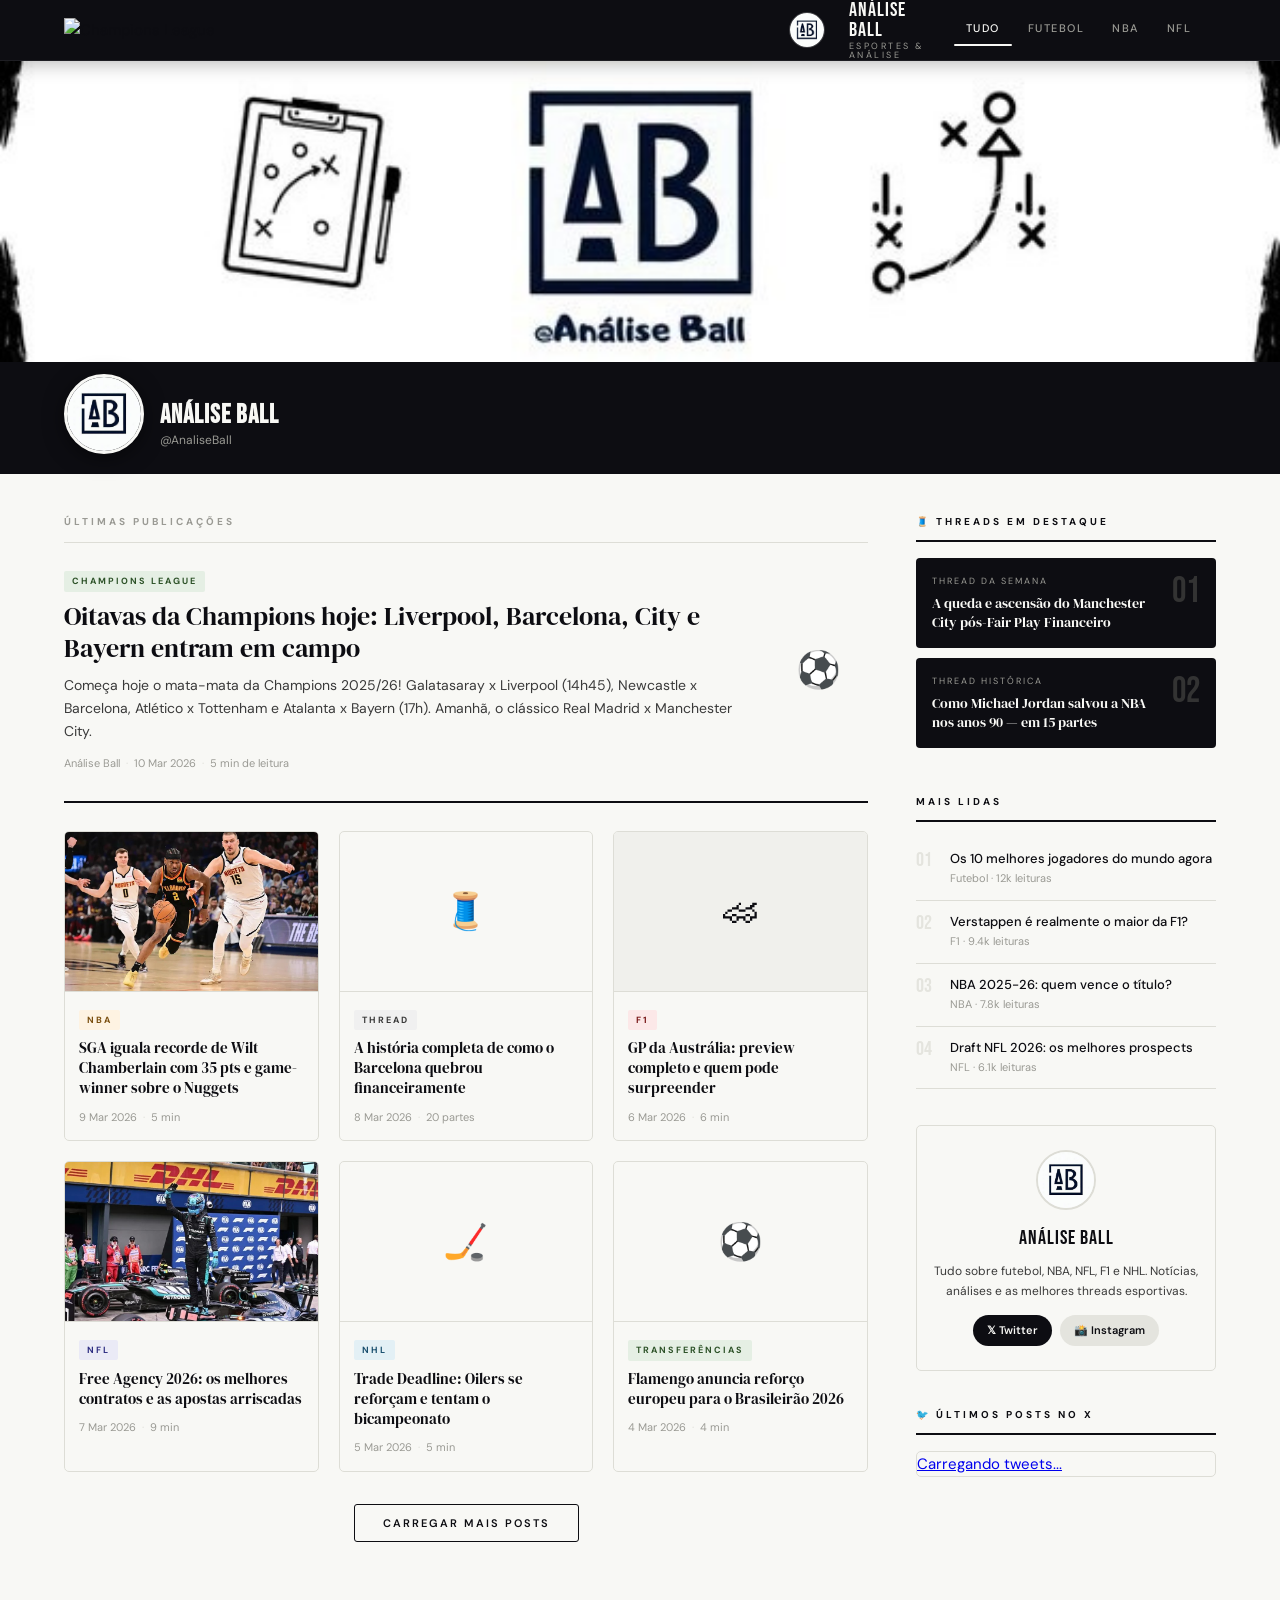
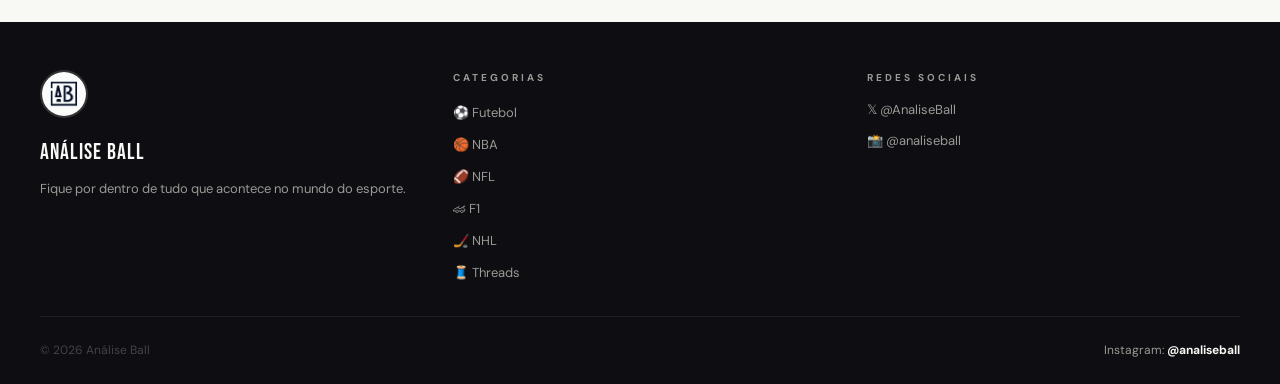
==== index.html @ c3f61f8b "Add files via upload" ====
<!DOCTYPE html>
<html lang="pt-BR">
<head>
  <meta charset="UTF-8"/>
  <meta name="viewport" content="width=device-width, initial-scale=1.0"/>
  <title>Análise Ball</title>
  <link rel="icon" type="image/x-icon" href="[data-uri]"/>
  <link rel="stylesheet" href="style.css"/>
  <link href="https://fonts.googleapis.com/css2?family=Bebas+Neue&family=DM+Serif+Display:ital@0;1&family=DM+Sans:ital,wght@0,300;0,400;0,500;0,600;1,400&display=swap" rel="stylesheet"/>
</head>
<body>

<!-- HEADER -->
<header>
  <div class="header-inner">
  <img class="banner-img" src="img/champions.jpg" alt="Champions League">
      <img src="[data-uri]" class="logo-img" alt="Análise Ball"/>
      <div class="logo-text">
        Análise Ball
        <span>Esportes & Análise</span>
      </div>
    </a>
    <nav id="main-nav">
      <a href="#" class="nav-link active" data-cat="all"     data-ball="🏟">Tudo</a>
      <a href="#" class="nav-link" data-cat="futebol"        data-ball="⚽">Futebol</a>
      <a href="#" class="nav-link" data-cat="basquete"       data-ball="🏀">NBA</a>
      <a href="#" class="nav-link" data-cat="nfl"            data-ball="🏈">NFL</a>
      <a href="#" class="nav-link" data-cat="f1"             data-ball="🏎">F1</a>
      <a href="#" class="nav-link" data-cat="nhl"            data-ball="🏒">NHL</a>
      <a href="#" class="nav-link" data-cat="thread"         data-ball="🧵">Threads</a>
    </nav>
    <button class="hamburger" id="hamburger" aria-label="Menu">
      <span></span><span></span><span></span>
    </button>
  </div>
</header>

<!-- BANNER HERO (estilo topo do X) -->
<section class="banner-section">
  <div class="banner-img-wrap">
    <img src="[data-uri]" class="banner-img" alt="Banner Análise Ball"/>
  </div>
  <div class="banner-profile-bar">
  <div class="banner-profile">
    <img src="[data-uri]" class="banner-avatar" alt="Logo"/>
    <div class="banner-info">
      <h1 class="banner-name">Análise Ball</h1>
      <p class="banner-handle">@AnaliseBall</p>
    </div>
  </div>
</section>

<!-- POSTS GRID -->
<div class="content-wrap">
  <main class="posts-section">

    <div class="section-label">Últimas publicações</div>

    <!-- DESTAQUE PRINCIPAL -->
    <article class="post-featured" data-cat="futebol">
      <div class="post-featured-body">
        <span class="post-cat futebol">Champions League</span>
        <h2 class="post-featured-title">Oitavas da Champions hoje: Liverpool, Barcelona, City e Bayern entram em campo</h2>
        <p class="post-excerpt">Começa hoje o mata-mata da Champions 2025/26! Galatasaray x Liverpool (14h45), Newcastle x Barcelona, Atlético x Tottenham e Atalanta x Bayern (17h). Amanhã, o clássico Real Madrid x Manchester City.</p>
        <div class="post-footer">
          <span>Análise Ball</span><span class="dot">·</span>
          <span>10 Mar 2026</span><span class="dot">·</span>
          <span>5 min de leitura</span>
        </div>
      </div>
      <div class="post-featured-thumb" style="background:none;overflow:hidden;"><img src="https://images.unsplash.com/photo-1431324155629-1a6deb1dec8d?w=600&q=80" style="width:100%;height:100%;object-fit:cover;" onerror="this.parentElement.innerHTML='⚽'" alt="Real Madrid vs Bayern"/></div>
    </article>

    <!-- GRID DE 3 CARDS -->
    <div class="posts-grid" id="posts-grid">

      <article class="post-card" data-cat="basquete">
        <div class="card-thumb" style="background:none;overflow:hidden;padding:0;"><img src="[data-uri]" style="width:100%;height:100%;object-fit:cover;" onerror="this.parentElement.innerHTML='🏀'" alt="SGA NBA"/></div>
        <div class="card-body">
          <span class="post-cat basquete">NBA</span>
          <h3 class="card-title">SGA iguala recorde de Wilt Chamberlain com 35 pts e game-winner sobre o Nuggets</h3>
          <div class="post-footer">
            <span>9 Mar 2026</span><span class="dot">·</span><span>5 min</span>
          </div>
        </div>
      </article>

      <article class="post-card" data-cat="thread">
        <div class="card-thumb" style="background:none;overflow:hidden;padding:0;"><img src="https://images.unsplash.com/photo-1522778119026-d647f0596c20?w=400&q=80" style="width:100%;height:100%;object-fit:contain;padding:10px;background:#f0f0ec;" onerror="this.parentElement.innerHTML='🧵'" alt="Barcelona"/></div>
        <div class="card-body">
          <span class="post-cat thread">Thread</span>
          <h3 class="card-title">A história completa de como o Barcelona quebrou financeiramente</h3>
          <div class="post-footer">
            <span>8 Mar 2026</span><span class="dot">·</span><span>20 partes</span>
          </div>
        </div>
      </article>

      <article class="post-card" data-cat="f1">
        <div class="card-thumb">🏎</div>
        <div class="card-body">
          <span class="post-cat f1">F1</span>
          <h3 class="card-title">GP da Austrália: preview completo e quem pode surpreender</h3>
          <div class="post-footer">
            <span>6 Mar 2026</span><span class="dot">·</span><span>6 min</span>
          </div>
        </div>
      </article>

      <article class="post-card" data-cat="nfl">
        <div class="card-thumb" style="background:none;overflow:hidden;padding:0;"><img src="[data-uri]" style="width:100%;height:100%;object-fit:cover;" onerror="this.parentElement.innerHTML='🏈'" alt="NFL"/></div>
        <div class="card-body">
          <span class="post-cat nfl">NFL</span>
          <h3 class="card-title">Free Agency 2026: os melhores contratos e as apostas arriscadas</h3>
          <div class="post-footer">
            <span>7 Mar 2026</span><span class="dot">·</span><span>9 min</span>
          </div>
        </div>
      </article>

      <article class="post-card" data-cat="nhl">
        <div class="card-thumb" style="background:none;overflow:hidden;padding:0;"><img src="https://images.unsplash.com/photo-1580748141549-71748dbe0bdc?w=400&q=80" style="width:100%;height:100%;object-fit:cover;" onerror="this.parentElement.innerHTML='🏒'" alt="NHL"/></div>
        <div class="card-body">
          <span class="post-cat nhl">NHL</span>
          <h3 class="card-title">Trade Deadline: Oilers se reforçam e tentam o bicampeonato</h3>
          <div class="post-footer">
            <span>5 Mar 2026</span><span class="dot">·</span><span>5 min</span>
          </div>
        </div>
      </article>

      <article class="post-card" data-cat="futebol">
        <div class="card-thumb" style="background:none;overflow:hidden;padding:0;"><img src="https://images.unsplash.com/photo-1560272564-c83b66b1ad12?w=400&q=80" style="width:100%;height:100%;object-fit:cover;" onerror="this.parentElement.innerHTML='⚽'" alt="Futebol"/></div>
        <div class="card-body">
          <span class="post-cat futebol">Transferências</span>
          <h3 class="card-title">Flamengo anuncia reforço europeu para o Brasileirão 2026</h3>
          <div class="post-footer">
            <span>4 Mar 2026</span><span class="dot">·</span><span>4 min</span>
          </div>
        </div>
      </article>

    </div>

    <div class="load-more-wrap">
      <button class="btn-load" id="load-more">Carregar mais posts</button>
    </div>
  </main>

  <!-- SIDEBAR -->
  <aside class="sidebar">

    <div class="sidebar-block">
      <div class="sidebar-title">🧵 Threads em destaque</div>
      <div class="thread-card">
        <div class="thread-num">01</div>
        <div class="thread-label">Thread da semana</div>
        <div class="thread-title">A queda e ascensão do Manchester City pós-Fair Play Financeiro</div>
      </div>
      <div class="thread-card">
        <div class="thread-num">02</div>
        <div class="thread-label">Thread histórica</div>
        <div class="thread-title">Como Michael Jordan salvou a NBA nos anos 90 — em 15 partes</div>
      </div>
    </div>

    <div class="sidebar-block">
      <div class="sidebar-title">Mais lidas</div>
      <div class="ranking-list">
        <div class="ranking-item">
          <span class="rank-num">01</span>
          <div>
            <div class="rank-title">Os 10 melhores jogadores do mundo agora</div>
            <div class="rank-cat">Futebol · 12k leituras</div>
          </div>
        </div>
        <div class="ranking-item">
          <span class="rank-num">02</span>
          <div>
            <div class="rank-title">Verstappen é realmente o maior da F1?</div>
            <div class="rank-cat">F1 · 9.4k leituras</div>
          </div>
        </div>
        <div class="ranking-item">
          <span class="rank-num">03</span>
          <div>
            <div class="rank-title">NBA 2025-26: quem vence o título?</div>
            <div class="rank-cat">NBA · 7.8k leituras</div>
          </div>
        </div>
        <div class="ranking-item">
          <span class="rank-num">04</span>
          <div>
            <div class="rank-title">Draft NFL 2026: os melhores prospects</div>
            <div class="rank-cat">NFL · 6.1k leituras</div>
          </div>
        </div>
      </div>
    </div>

    <div class="sidebar-block sobre-box">
      <img src="[data-uri]" class="sobre-avatar" alt="Logo"/>
      <div class="sobre-name">Análise Ball</div>
      <p class="sobre-text">Tudo sobre futebol, NBA, NFL, F1 e NHL. Notícias, análises e as melhores threads esportivas.</p>
      <div class="social-links">
        <a href="https://x.com/AnaliseBall" target="_blank" class="social-btn x-btn">
          𝕏 Twitter
        </a>
        <a href="https://instagram.com/analiseball" target="_blank" class="social-btn ig-btn">
          📸 Instagram
        </a>
      </div>
    </div>

    <div class="sidebar-block">
      <div class="sidebar-title">🐦 Últimos posts no X</div>
      <div class="x-widget-wrap">
        <a class="twitter-timeline"
           data-theme="light"
           data-chrome="noheader nofooter noborders"
           data-tweet-limit="5"
           data-dnt="true"
           href="https://twitter.com/AnaliseBall">
          Carregando tweets...
        </a>
        <script async src="https://platform.twitter.com/widgets.js" charset="utf-8"></script>
      </div>
    </div>

  </aside>
</div>

<!-- FOOTER -->
<footer>
  <div class="footer-inner">
    <div class="footer-top">
      <div class="footer-brand">
        <img src="[data-uri]" class="footer-logo" alt="Logo"/>
        <div class="footer-brand-name">Análise Ball</div>
        <p>Fique por dentro de tudo que acontece no mundo do esporte.</p>
      </div>
      <div>
        <div class="footer-col-title">Categorias</div>
        <ul class="footer-links">
          <li><a href="#">⚽ Futebol</a></li>
          <li><a href="#">🏀 NBA</a></li>
          <li><a href="#">🏈 NFL</a></li>
          <li><a href="#">🏎 F1</a></li>
          <li><a href="#">🏒 NHL</a></li>
          <li><a href="#">🧵 Threads</a></li>
        </ul>
      </div>
      <div>
        <div class="footer-col-title">Redes sociais</div>
        <div class="footer-social">
          <a href="https://x.com/AnaliseBall" target="_blank" class="footer-social-link">𝕏 @AnaliseBall</a>
          <a href="https://instagram.com/analiseball" target="_blank" class="footer-social-link">📸 @analiseball</a>
        </div>
      </div>
    </div>
    <div class="footer-bottom">
      <span>© 2026 Análise Ball</span>
      <a href="https://instagram.com/analiseball" target="_blank" class="footer-ig">
        Instagram: <strong>@analiseball</strong>
      </a>
    </div>
  </div>
</footer>

<!-- ── POST MODAL ── -->
<div id="post-modal" class="post-modal">
  <div class="post-modal-overlay" id="modal-overlay"></div>
  <div class="post-modal-content">
    <button class="modal-close" id="modal-close">
      <svg width="20" height="20" viewBox="0 0 24 24" fill="none" stroke="currentColor" stroke-width="2"><line x1="18" y1="6" x2="6" y2="18"/><line x1="6" y1="6" x2="18" y2="18"/></svg>
      Voltar
    </button>
    <div class="modal-hero-img" id="modal-img"></div>
    <div class="modal-body">
      <span class="post-cat" id="modal-cat"></span>
      <h1 class="modal-title" id="modal-title"></h1>
      <div class="modal-meta" id="modal-meta"></div>
      <div class="modal-text" id="modal-text"></div>
    </div>
  </div>
</div>

<script src="script.js"></script>
</body>
</html>
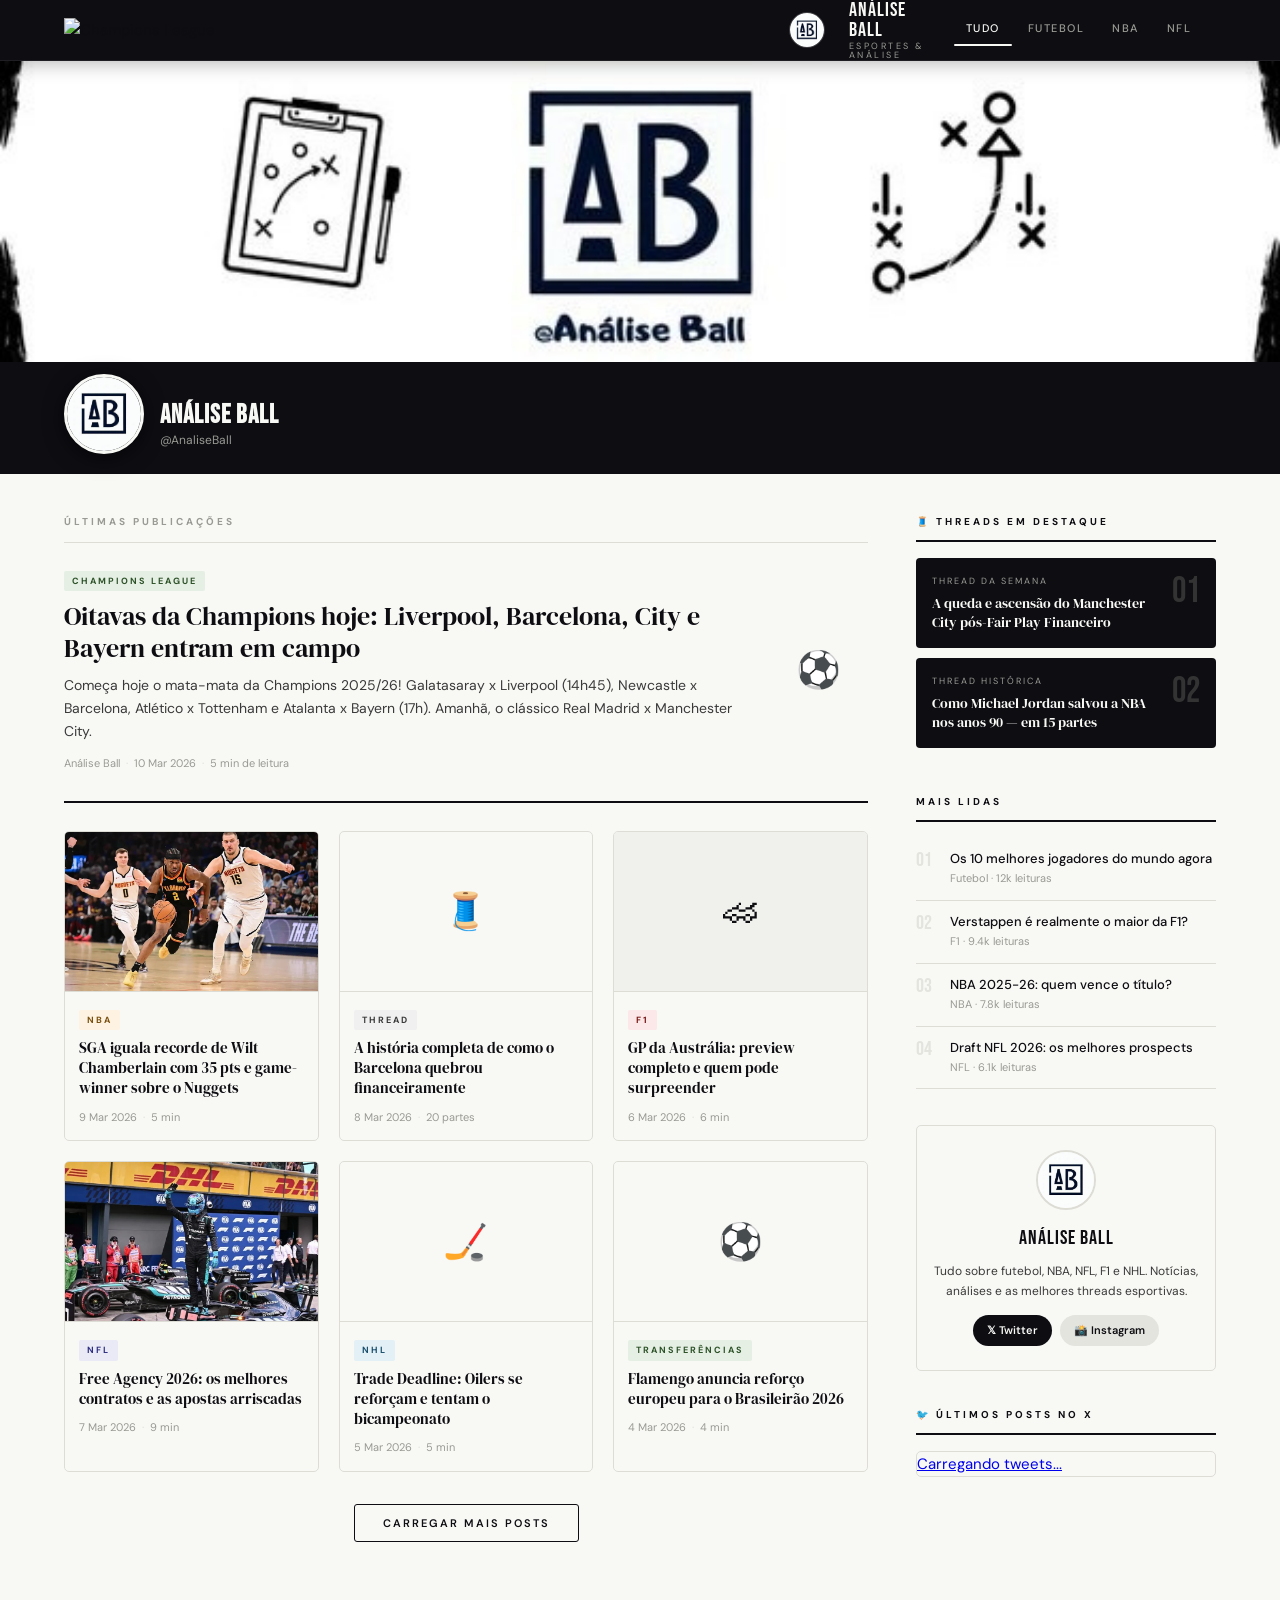
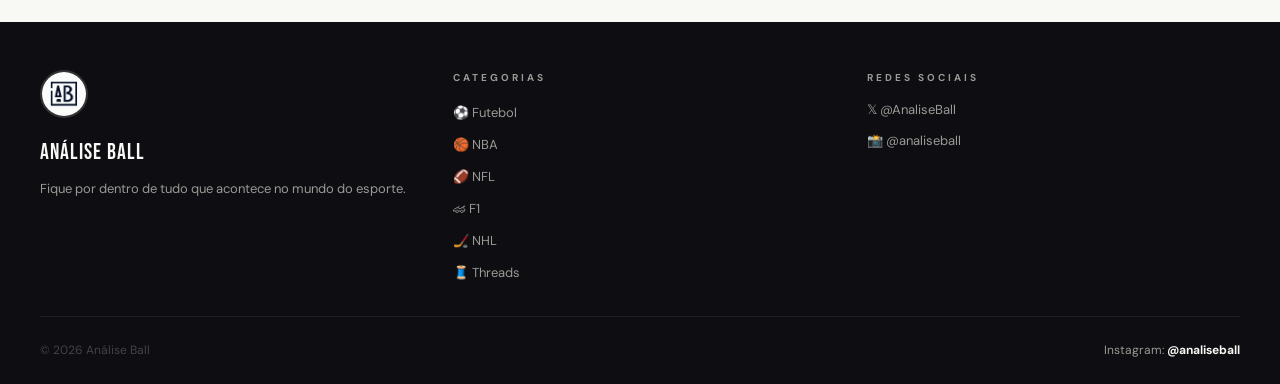
==== commit c1f95720: "Add files via upload" ====
--- a/index.html
+++ b/index.html
@@ -285,6 +285,154 @@
   </div>
 </div>
 
-<script src="script.js"></script>
+<script>
+// ── Post data ──
+const posts = [
+  {
+    title: "Oitavas da Champions hoje: Liverpool, Barcelona, City e Bayern entram em campo",
+    cat: "futebol", catLabel: "Champions League",
+    date: "10 Mar 2026", readTime: "5 min de leitura",
+    text: "<p>Começa hoje a fase de mata-mata da Champions League 2025/26! Quatro jogos de ida das oitavas de final.</p><p><strong>Galatasaray x Liverpool</strong> (14h45) — Os turcos recebem os ingleses em Istambul. Liverpool favorito mas o ambiente é difícil.</p><p><strong>Newcastle x Barcelona</strong> (17h) — Um dos mais aguardados. Lewandowski x Isak no duelo de centroavantes.</p><p><strong>Atlético de Madrid x Tottenham</strong> (17h) — Simeone quer abrir vantagem em casa.</p><p><strong>Atalanta x Bayern de Munique</strong> (17h) — Bayern favorito mas a Dea pode surpreender.</p><p>Amanhã tem o clássico <strong>Real Madrid x Manchester City</strong>!</p>"
+  },
+  {
+    title: "SGA iguala recorde de Wilt Chamberlain com 35 pts e game-winner sobre o Nuggets",
+    cat: "basquete", catLabel: "NBA",
+    date: "9 Mar 2026", readTime: "5 min de leitura",
+    text: "<p>Shai Gilgeous-Alexander fez história na noite de segunda-feira. Com 35 pontos, 15 assistências e 9 rebotes, igualou o recorde de Wilt Chamberlain de 126 jogos consecutivos com pelo menos 20 pontos.</p><p>Com o placar empatado a 10 segundos do fim, SGA criou espaço e converteu o step-back de três pontos para selar a vitória do Thunder por 129-126 sobre o Nuggets.</p><p>SGA pode quebrar o recorde na quinta-feira em casa contra o Boston Celtics. O Thunder segue como favorito ao título do Oeste.</p>"
+  },
+  {
+    title: "A história completa de como o Barcelona quebrou financeiramente",
+    cat: "thread", catLabel: "Thread",
+    date: "8 Mar 2026", readTime: "20 partes",
+    text: "<p>O Barcelona viveu uma crise financeira sem precedentes nos últimos anos. A gestão de Bartomeu (2014-2020) foi marcada por gastos exorbitantes que comprometeram as finanças do clube por anos.</p><p>A pandemia de Covid em 2020 expôs os problemas estruturais. O Barça revelou uma dívida de mais de 1,3 bilhão de euros.</p><p>Com Laporta, o clube apostou nas alavancas econômicas para se reerguer e voltar a contratar. A reconstrução ainda está em andamento mas os sinais são positivos.</p>"
+  },
+  {
+    title: "GP da Austrália: preview completo e quem pode surpreender",
+    cat: "f1", catLabel: "F1",
+    date: "6 Mar 2026", readTime: "6 min de leitura",
+    text: "<p>A temporada 2026 da F1 começa em Melbourne com novos regulamentos técnicos. As primeiras impressões dos treinos livres mostram que a hierarquia pode ter mudado.</p><p>Mercedes e Red Bull chegam como favoritas, mas Ferrari e McLaren deram sinais fortes nos testes. O circuito de Albert Park foi reformado e promete tempos recordes.</p>"
+  },
+  {
+    title: "Free Agency 2026: os melhores contratos e as apostas arriscadas",
+    cat: "nfl", catLabel: "NFL",
+    date: "7 Mar 2026", readTime: "9 min de leitura",
+    text: "<p>A janela de agência livre da NFL 2026 movimentou centenas de milhões de dólares. Separamos os melhores negócios e as apostas mais arriscadas da offseason.</p><p>A movimentação de quarterbacks foi o grande tema — vários times mudaram de titular, redesenhando o mapa de poder da liga para 2026.</p>"
+  },
+  {
+    title: "Trade Deadline: Oilers se reforçam e tentam o bicampeonato",
+    cat: "nhl", catLabel: "NHL",
+    date: "5 Mar 2026", readTime: "5 min de leitura",
+    text: "<p>O Edmonton Oilers foi o grande protagonista da trade deadline da NHL 2026. O campeão defensor trouxe dois defensores experientes para endurecer o elenco e tentar o bicampeonato.</p><p>McDavid segue sendo o melhor jogador do mundo e está em grande fase. O desafio agora é manter a coesão durante os playoffs.</p>"
+  },
+  {
+    title: "Flamengo anuncia reforço europeu para o Brasileirão 2026",
+    cat: "futebol", catLabel: "Transferências",
+    date: "4 Mar 2026", readTime: "4 min de leitura",
+    text: "<p>O Flamengo anunciou a contratação de um meia-atacante revelado no futebol português para reforçar o elenco no Brasileirão 2026 e na Copa Libertadores.</p><p>O jogador se destacou na última temporada europeia e foi negociado com valores consideráveis, demonstrando a disposição do clube de voltar ao topo do futebol nacional.</p>"
+  }
+];
+
+// ── Modal logic ──
+const modal = document.getElementById('post-modal');
+const modalOverlay = document.getElementById('modal-overlay');
+const modalClose = document.getElementById('modal-close');
+const modalImg = document.getElementById('modal-img');
+const modalCat = document.getElementById('modal-cat');
+const modalTitle = document.getElementById('modal-title');
+const modalMeta = document.getElementById('modal-meta');
+const modalText = document.getElementById('modal-text');
+
+function getImgSrc(card) {
+  const img = card.querySelector('.card-thumb img, .post-featured-thumb img');
+  return img ? img.src : null;
+}
+
+function openPost(card) {
+  const title = (card.querySelector('.card-title, .post-featured-title') || {}).textContent || '';
+  const catEl = card.querySelector('.post-cat');
+  const catLabel = catEl ? catEl.textContent.trim() : '';
+  const catClass = catEl ? catEl.className.replace('post-cat', '').trim() : '';
+  const footerSpans = card.querySelectorAll('.post-footer span');
+  const date = footerSpans[0] ? footerSpans[0].textContent : '';
+  const readTime = footerSpans[2] ? footerSpans[2].textContent : '';
+  const imgSrc = getImgSrc(card);
+  const post = posts.find(function(p) { return p.title === title.trim(); });
+
+  modalCat.textContent = catLabel;
+  modalCat.className = 'post-cat ' + catClass;
+  modalTitle.textContent = title.trim();
+  modalMeta.innerHTML = '<span>Análise Ball</span><span class="dot">·</span><span>' + date + '</span><span class="dot">·</span><span>' + readTime + '</span>';
+
+  if (imgSrc) {
+    modalImg.innerHTML = '<img src="' + imgSrc + '" alt="' + title.trim() + '"/>';
+    modalImg.classList.remove('no-img');
+  } else {
+    modalImg.innerHTML = '';
+    modalImg.classList.add('no-img');
+  }
+
+  modalText.innerHTML = post ? post.text : '<p>Conteúdo completo em breve.</p>';
+  modal.classList.add('open');
+  document.body.style.overflow = 'hidden';
+}
+
+function closePost() {
+  modal.classList.remove('open');
+  document.body.style.overflow = '';
+}
+
+document.querySelectorAll('.post-card, .post-featured').forEach(function(card) {
+  card.style.cursor = 'pointer';
+  card.addEventListener('click', function(e) {
+    if (e.target.closest('a, button')) return;
+    openPost(card);
+  });
+});
+
+modalOverlay.addEventListener('click', closePost);
+modalClose.addEventListener('click', closePost);
+document.addEventListener('keydown', function(e) { if (e.key === 'Escape') closePost(); });
+
+// ── Hamburger ──
+var hamburger = document.getElementById('hamburger');
+var nav = document.getElementById('main-nav');
+hamburger.addEventListener('click', function() { nav.classList.toggle('open'); });
+
+// ── Category filter ──
+var navLinks = document.querySelectorAll('.nav-link');
+var allCards = document.querySelectorAll('.post-card, .post-featured');
+
+navLinks.forEach(function(link) {
+  link.addEventListener('click', function(e) {
+    e.preventDefault();
+    e.stopPropagation();
+    navLinks.forEach(function(l) { l.classList.remove('active'); });
+    link.classList.add('active');
+    var cat = link.dataset.cat;
+    allCards.forEach(function(card) {
+      card.style.display = (cat === 'all' || card.dataset.cat === cat) ? '' : 'none';
+    });
+    nav.classList.remove('open');
+
+    // Scroll suave até a seção de posts
+    var postsSection = document.querySelector('.posts-section');
+    if (postsSection) {
+      postsSection.scrollIntoView({ behavior: 'smooth', block: 'start' });
+    }
+  });
+});
+
+// ── Load more ──
+var loadBtn = document.getElementById('load-more');
+loadBtn.addEventListener('click', function() {
+  loadBtn.textContent = 'Carregando...';
+  loadBtn.disabled = true;
+  setTimeout(function() {
+    loadBtn.textContent = 'Não há mais posts';
+    loadBtn.style.opacity = '0.4';
+    loadBtn.style.cursor = 'default';
+  }, 1000);
+});
+</script>
 </body>
 </html>
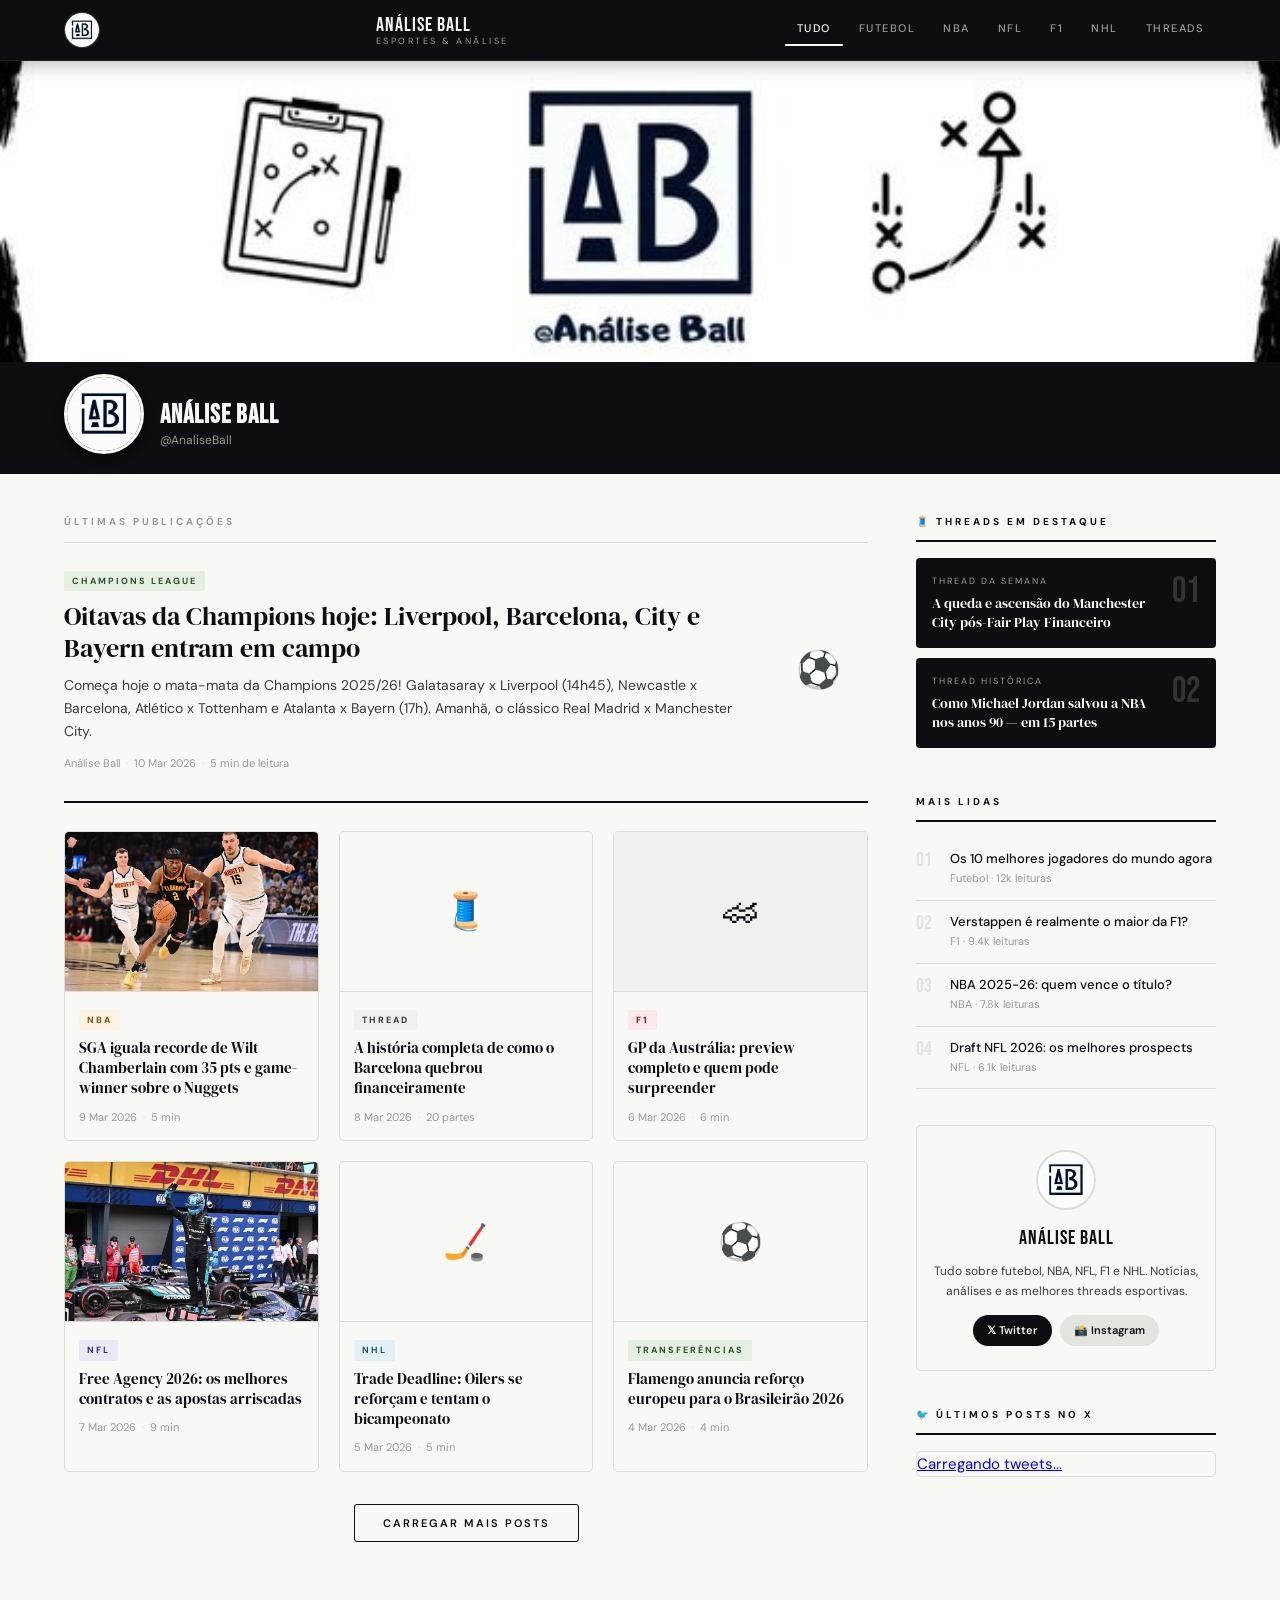
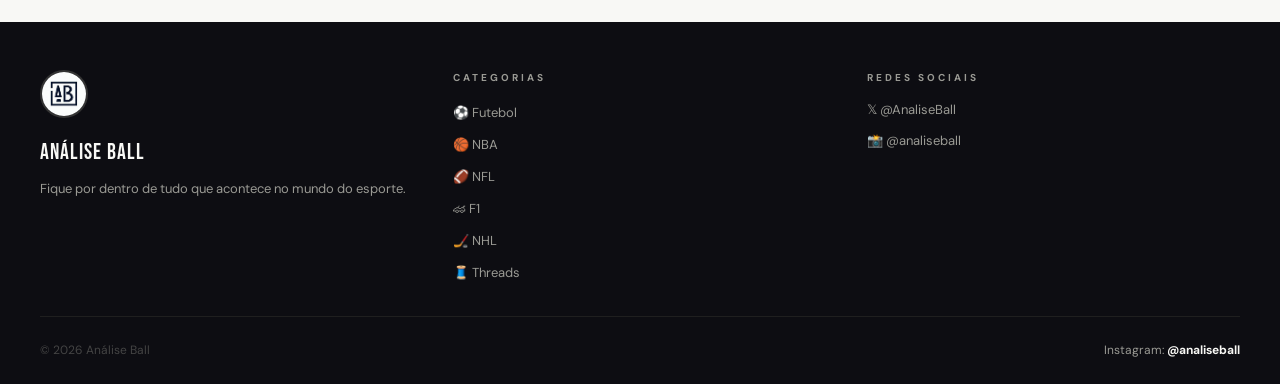
==== commit b2e9cb3d: "Add files via upload" ====
--- a/index.html
+++ b/index.html
@@ -13,7 +13,6 @@
 <!-- HEADER -->
 <header>
   <div class="header-inner">
-  <img class="banner-img" src="img/champions.jpg" alt="Champions League">
       <img src="[data-uri]" class="logo-img" alt="Análise Ball"/>
       <div class="logo-text">
         Análise Ball
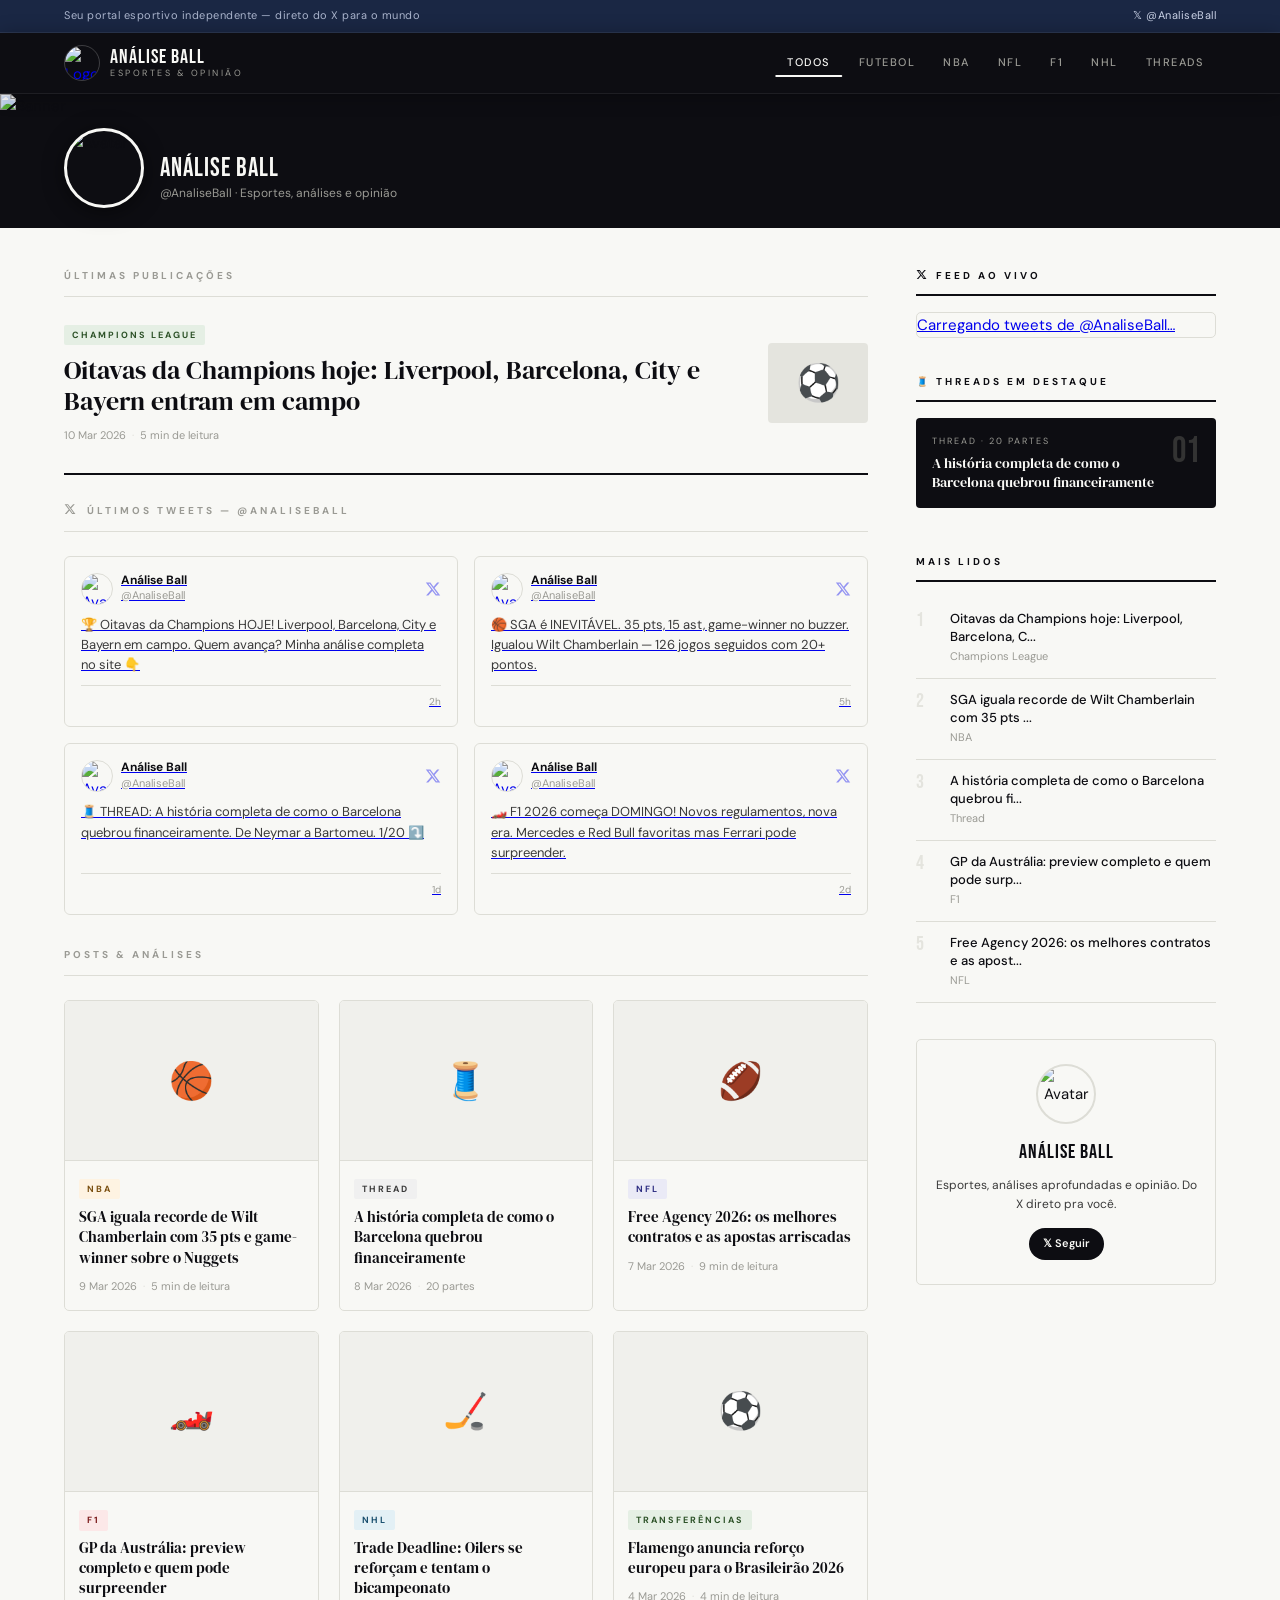
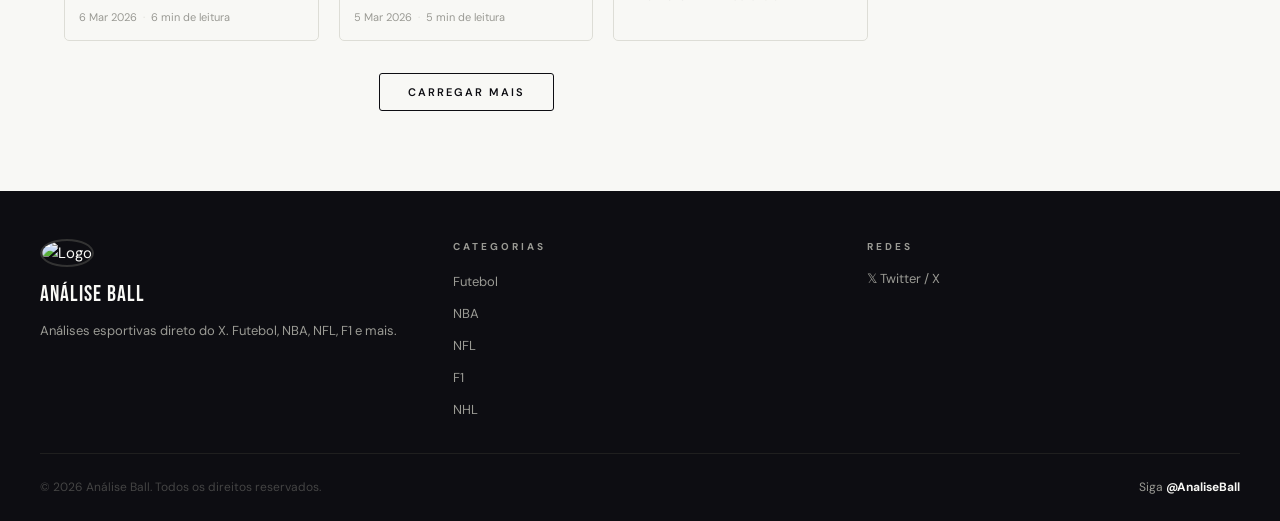
==== commit 98d0a13c: "Add files via upload" ====
--- a/index.html
+++ b/index.html
@@ -1,437 +1,249 @@
 <!DOCTYPE html>
 <html lang="pt-BR">
 <head>
-  <meta charset="UTF-8"/>
-  <meta name="viewport" content="width=device-width, initial-scale=1.0"/>
-  <title>Análise Ball</title>
-  <link rel="icon" type="image/x-icon" href="[data-uri]"/>
-  <link rel="stylesheet" href="style.css"/>
-  <link href="https://fonts.googleapis.com/css2?family=Bebas+Neue&family=DM+Serif+Display:ital@0;1&family=DM+Sans:ital,wght@0,300;0,400;0,500;0,600;1,400&display=swap" rel="stylesheet"/>
+  <meta charset="UTF-8" />
+  <meta name="viewport" content="width=device-width, initial-scale=1.0" />
+  <title>Análise Ball – Esportes, Análises e Opinião</title>
+  <link rel="preconnect" href="https://fonts.googleapis.com" />
+  <link rel="preconnect" href="https://fonts.gstatic.com" crossorigin />
+  <link href="https://fonts.googleapis.com/css2?family=Bebas+Neue&family=DM+Sans:wght@400;500;600;700&family=DM+Serif+Display&display=swap" rel="stylesheet" />
+  <link rel="stylesheet" href="style.css" />
 </head>
 <body>
 
-<!-- HEADER -->
-<header>
-  <div class="header-inner">
-      <img src="[data-uri]" class="logo-img" alt="Análise Ball"/>
-      <div class="logo-text">
-        Análise Ball
-        <span>Esportes & Análise</span>
-      </div>
-    </a>
-    <nav id="main-nav">
-      <a href="#" class="nav-link active" data-cat="all"     data-ball="🏟">Tudo</a>
-      <a href="#" class="nav-link" data-cat="futebol"        data-ball="⚽">Futebol</a>
-      <a href="#" class="nav-link" data-cat="basquete"       data-ball="🏀">NBA</a>
-      <a href="#" class="nav-link" data-cat="nfl"            data-ball="🏈">NFL</a>
-      <a href="#" class="nav-link" data-cat="f1"             data-ball="🏎">F1</a>
-      <a href="#" class="nav-link" data-cat="nhl"            data-ball="🏒">NHL</a>
-      <a href="#" class="nav-link" data-cat="thread"         data-ball="🧵">Threads</a>
-    </nav>
-    <button class="hamburger" id="hamburger" aria-label="Menu">
-      <span></span><span></span><span></span>
-    </button>
+  <!-- ── TOPBAR ── -->
+  <div class="topbar">
+    <div class="topbar-inner">
+      <span>Seu portal esportivo independente — direto do X para o mundo</span>
+      <div class="topbar-links">
+        <a href="https://x.com/analiseball" target="_blank">𝕏 @AnaliseBall</a>
+      </div>
+    </div>
   </div>
-</header>
-
-<!-- BANNER HERO (estilo topo do X) -->
-<section class="banner-section">
-  <div class="banner-img-wrap">
-    <img src="[data-uri]" class="banner-img" alt="Banner Análise Ball"/>
+
+  <!-- ── HEADER ── -->
+  <header>
+    <div class="header-inner">
+      <a class="logo-wrap" href="#">
+        <img class="logo-img" src="https://pbs.twimg.com/profile_images/1895267817038684160/jxB7R0mn_400x400.jpg" alt="Logo" />
+        <div class="logo-text">ANÁLISE BALL<span>Esportes &amp; Opinião</span></div>
+      </a>
+      <nav id="main-nav">
+        <button class="nav-link active" data-cat="all" data-ball="🏆">Todos</button>
+        <button class="nav-link" data-cat="futebol" data-ball="⚽">Futebol</button>
+        <button class="nav-link" data-cat="basquete" data-ball="🏀">NBA</button>
+        <button class="nav-link" data-cat="nfl" data-ball="🏈">NFL</button>
+        <button class="nav-link" data-cat="f1" data-ball="🏎️">F1</button>
+        <button class="nav-link" data-cat="nhl" data-ball="🏒">NHL</button>
+        <button class="nav-link" data-cat="thread" data-ball="🧵">Threads</button>
+      </nav>
+      <button class="hamburger" id="hamburger">
+        <span></span><span></span><span></span>
+      </button>
+    </div>
+  </header>
+
+  <!-- ── BANNER ── -->
+  <section class="banner-section">
+    <div class="banner-img-wrap">
+      <img class="banner-img" src="https://pbs.twimg.com/profile_banners/1895267128476594176/1740606498/1500x500" alt="Banner" />
+    </div>
+    <div class="banner-profile-bar">
+      <div class="banner-profile">
+        <img class="banner-avatar" src="https://pbs.twimg.com/profile_images/1895267817038684160/jxB7R0mn_400x400.jpg" alt="Avatar" />
+        <div class="banner-info">
+          <div class="banner-name">ANÁLISE BALL</div>
+          <div class="banner-handle">@AnaliseBall · Esportes, análises e opinião</div>
+        </div>
+      </div>
+    </div>
+  </section>
+
+  <!-- ── CONTENT ── -->
+  <div class="content-wrap">
+    <main class="posts-section">
+      <div class="section-label">Últimas publicações</div>
+
+      <!-- FEATURED (primeiro post) -->
+      <div class="post-featured" data-cat="futebol">
+        <div>
+          <span class="post-cat futebol">Champions League</span>
+          <h2 class="post-featured-title">Oitavas da Champions hoje: Liverpool, Barcelona, City e Bayern entram em campo</h2>
+          <div class="post-footer">
+            <span>10 Mar 2026</span><span class="dot">·</span><span>5 min de leitura</span>
+          </div>
+        </div>
+        <div class="post-featured-thumb">⚽</div>
+      </div>
+
+      <!-- RSS TWEETS do X -->
+      <div class="section-label" style="margin-top:8px;">
+        <svg xmlns="http://www.w3.org/2000/svg" width="12" height="12" viewBox="0 0 24 24" fill="currentColor" style="vertical-align:-1px;margin-right:6px;"><path d="M18.244 2.25h3.308l-7.227 8.26 8.502 11.24H16.17l-5.214-6.817L4.99 21.75H1.68l7.73-8.835L1.254 2.25H8.08l4.713 6.231zm-1.161 17.52h1.833L7.084 4.126H5.117z"/></svg>
+        Últimos tweets — @AnaliseBall
+      </div>
+      <div class="rss-tweets-grid" id="rss-tweets-grid">
+        <div class="rss-loading" id="rss-loading">
+          <div class="rss-spinner"></div>
+          <span>Carregando tweets via feed…</span>
+        </div>
+      </div>
+
+      <!-- GRID POSTS -->
+      <div class="section-label" style="margin-top:32px;">Posts &amp; Análises</div>
+      <div class="posts-grid">
+        <div class="post-card" data-cat="basquete">
+          <div class="card-thumb">🏀</div>
+          <div class="card-body">
+            <span class="post-cat basquete">NBA</span>
+            <h3 class="card-title">SGA iguala recorde de Wilt Chamberlain com 35 pts e game-winner sobre o Nuggets</h3>
+            <div class="post-footer"><span>9 Mar 2026</span><span class="dot">·</span><span>5 min de leitura</span></div>
+          </div>
+        </div>
+        <div class="post-card" data-cat="thread">
+          <div class="card-thumb">🧵</div>
+          <div class="card-body">
+            <span class="post-cat thread">Thread</span>
+            <h3 class="card-title">A história completa de como o Barcelona quebrou financeiramente</h3>
+            <div class="post-footer"><span>8 Mar 2026</span><span class="dot">·</span><span>20 partes</span></div>
+          </div>
+        </div>
+        <div class="post-card" data-cat="nfl">
+          <div class="card-thumb">🏈</div>
+          <div class="card-body">
+            <span class="post-cat nfl">NFL</span>
+            <h3 class="card-title">Free Agency 2026: os melhores contratos e as apostas arriscadas</h3>
+            <div class="post-footer"><span>7 Mar 2026</span><span class="dot">·</span><span>9 min de leitura</span></div>
+          </div>
+        </div>
+        <div class="post-card" data-cat="f1">
+          <div class="card-thumb">🏎️</div>
+          <div class="card-body">
+            <span class="post-cat f1">F1</span>
+            <h3 class="card-title">GP da Austrália: preview completo e quem pode surpreender</h3>
+            <div class="post-footer"><span>6 Mar 2026</span><span class="dot">·</span><span>6 min de leitura</span></div>
+          </div>
+        </div>
+        <div class="post-card" data-cat="nhl">
+          <div class="card-thumb">🏒</div>
+          <div class="card-body">
+            <span class="post-cat nhl">NHL</span>
+            <h3 class="card-title">Trade Deadline: Oilers se reforçam e tentam o bicampeonato</h3>
+            <div class="post-footer"><span>5 Mar 2026</span><span class="dot">·</span><span>5 min de leitura</span></div>
+          </div>
+        </div>
+        <div class="post-card" data-cat="futebol">
+          <div class="card-thumb">⚽</div>
+          <div class="card-body">
+            <span class="post-cat futebol">Transferências</span>
+            <h3 class="card-title">Flamengo anuncia reforço europeu para o Brasileirão 2026</h3>
+            <div class="post-footer"><span>4 Mar 2026</span><span class="dot">·</span><span>4 min de leitura</span></div>
+          </div>
+        </div>
+      </div>
+      <div class="load-more-wrap">
+        <button class="btn-load" id="load-more">Carregar mais</button>
+      </div>
+    </main>
+
+    <!-- ── SIDEBAR ── -->
+    <aside class="sidebar">
+
+      <!-- EMBED TIMELINE DO X -->
+      <div>
+        <div class="sidebar-title">
+          <svg xmlns="http://www.w3.org/2000/svg" width="11" height="11" viewBox="0 0 24 24" fill="currentColor" style="vertical-align:-1px;margin-right:4px;"><path d="M18.244 2.25h3.308l-7.227 8.26 8.502 11.24H16.17l-5.214-6.817L4.99 21.75H1.68l7.73-8.835L1.254 2.25H8.08l4.713 6.231zm-1.161 17.52h1.833L7.084 4.126H5.117z"/></svg>
+          Feed ao vivo
+        </div>
+        <div class="x-widget-wrap">
+          <a class="twitter-timeline"
+             href="https://twitter.com/analiseball"
+             data-height="480"
+             data-theme="light"
+             data-chrome="noheader nofooter noborders transparent"
+             data-link-color="#0d0d12"
+             data-lang="pt">
+            Carregando tweets de @AnaliseBall…
+          </a>
+          <script async src="https://platform.twitter.com/widgets.js" charset="utf-8"></script>
+        </div>
+      </div>
+
+      <!-- THREADS (gerado dinamicamente pelo JS) -->
+      <div>
+        <div class="sidebar-title">🧵 Threads em destaque</div>
+        <div id="threads-list">
+          <!-- Preenchido via JavaScript -->
+        </div>
+      </div>
+
+      <!-- RANKING -->
+      <div>
+        <div class="sidebar-title">Mais lidos</div>
+        <div id="ranking-list">
+          <!-- Preenchido via JavaScript -->
+        </div>
+      </div>
+
+      <!-- SOBRE -->
+      <div class="sobre-box">
+        <img class="sobre-avatar" src="https://pbs.twimg.com/profile_images/1895267817038684160/jxB7R0mn_400x400.jpg" alt="Avatar" />
+        <div class="sobre-name">ANÁLISE BALL</div>
+        <p class="sobre-text">Esportes, análises aprofundadas e opinião. Do X direto pra você.</p>
+        <div class="social-links">
+          <a class="social-btn x-btn" href="https://x.com/analiseball" target="_blank">𝕏 Seguir</a>
+        </div>
+      </div>
+    </aside>
   </div>
-  <div class="banner-profile-bar">
-  <div class="banner-profile">
-    <img src="[data-uri]" class="banner-avatar" alt="Logo"/>
-    <div class="banner-info">
-      <h1 class="banner-name">Análise Ball</h1>
-      <p class="banner-handle">@AnaliseBall</p>
+
+  <!-- ── POST MODAL ── -->
+  <div class="post-modal" id="post-modal">
+    <div class="post-modal-overlay" id="modal-overlay"></div>
+    <div class="post-modal-content">
+      <button class="modal-close" id="modal-close">← Voltar</button>
+      <div class="modal-hero-img no-img" id="modal-img"></div>
+      <div class="modal-body">
+        <span class="post-cat" id="modal-cat"></span>
+        <h1 class="modal-title" id="modal-title"></h1>
+        <div class="modal-meta" id="modal-meta"></div>
+        <div class="modal-text" id="modal-text"></div>
+      </div>
     </div>
   </div>
-</section>
-
-<!-- POSTS GRID -->
-<div class="content-wrap">
-  <main class="posts-section">
-
-    <div class="section-label">Últimas publicações</div>
-
-    <!-- DESTAQUE PRINCIPAL -->
-    <article class="post-featured" data-cat="futebol">
-      <div class="post-featured-body">
-        <span class="post-cat futebol">Champions League</span>
-        <h2 class="post-featured-title">Oitavas da Champions hoje: Liverpool, Barcelona, City e Bayern entram em campo</h2>
-        <p class="post-excerpt">Começa hoje o mata-mata da Champions 2025/26! Galatasaray x Liverpool (14h45), Newcastle x Barcelona, Atlético x Tottenham e Atalanta x Bayern (17h). Amanhã, o clássico Real Madrid x Manchester City.</p>
-        <div class="post-footer">
-          <span>Análise Ball</span><span class="dot">·</span>
-          <span>10 Mar 2026</span><span class="dot">·</span>
-          <span>5 min de leitura</span>
-        </div>
-      </div>
-      <div class="post-featured-thumb" style="background:none;overflow:hidden;"><img src="https://images.unsplash.com/photo-1431324155629-1a6deb1dec8d?w=600&q=80" style="width:100%;height:100%;object-fit:cover;" onerror="this.parentElement.innerHTML='⚽'" alt="Real Madrid vs Bayern"/></div>
-    </article>
-
-    <!-- GRID DE 3 CARDS -->
-    <div class="posts-grid" id="posts-grid">
-
-      <article class="post-card" data-cat="basquete">
-        <div class="card-thumb" style="background:none;overflow:hidden;padding:0;"><img src="[data-uri]" style="width:100%;height:100%;object-fit:cover;" onerror="this.parentElement.innerHTML='🏀'" alt="SGA NBA"/></div>
-        <div class="card-body">
-          <span class="post-cat basquete">NBA</span>
-          <h3 class="card-title">SGA iguala recorde de Wilt Chamberlain com 35 pts e game-winner sobre o Nuggets</h3>
-          <div class="post-footer">
-            <span>9 Mar 2026</span><span class="dot">·</span><span>5 min</span>
-          </div>
-        </div>
-      </article>
-
-      <article class="post-card" data-cat="thread">
-        <div class="card-thumb" style="background:none;overflow:hidden;padding:0;"><img src="https://images.unsplash.com/photo-1522778119026-d647f0596c20?w=400&q=80" style="width:100%;height:100%;object-fit:contain;padding:10px;background:#f0f0ec;" onerror="this.parentElement.innerHTML='🧵'" alt="Barcelona"/></div>
-        <div class="card-body">
-          <span class="post-cat thread">Thread</span>
-          <h3 class="card-title">A história completa de como o Barcelona quebrou financeiramente</h3>
-          <div class="post-footer">
-            <span>8 Mar 2026</span><span class="dot">·</span><span>20 partes</span>
-          </div>
-        </div>
-      </article>
-
-      <article class="post-card" data-cat="f1">
-        <div class="card-thumb">🏎</div>
-        <div class="card-body">
-          <span class="post-cat f1">F1</span>
-          <h3 class="card-title">GP da Austrália: preview completo e quem pode surpreender</h3>
-          <div class="post-footer">
-            <span>6 Mar 2026</span><span class="dot">·</span><span>6 min</span>
-          </div>
-        </div>
-      </article>
-
-      <article class="post-card" data-cat="nfl">
-        <div class="card-thumb" style="background:none;overflow:hidden;padding:0;"><img src="[data-uri]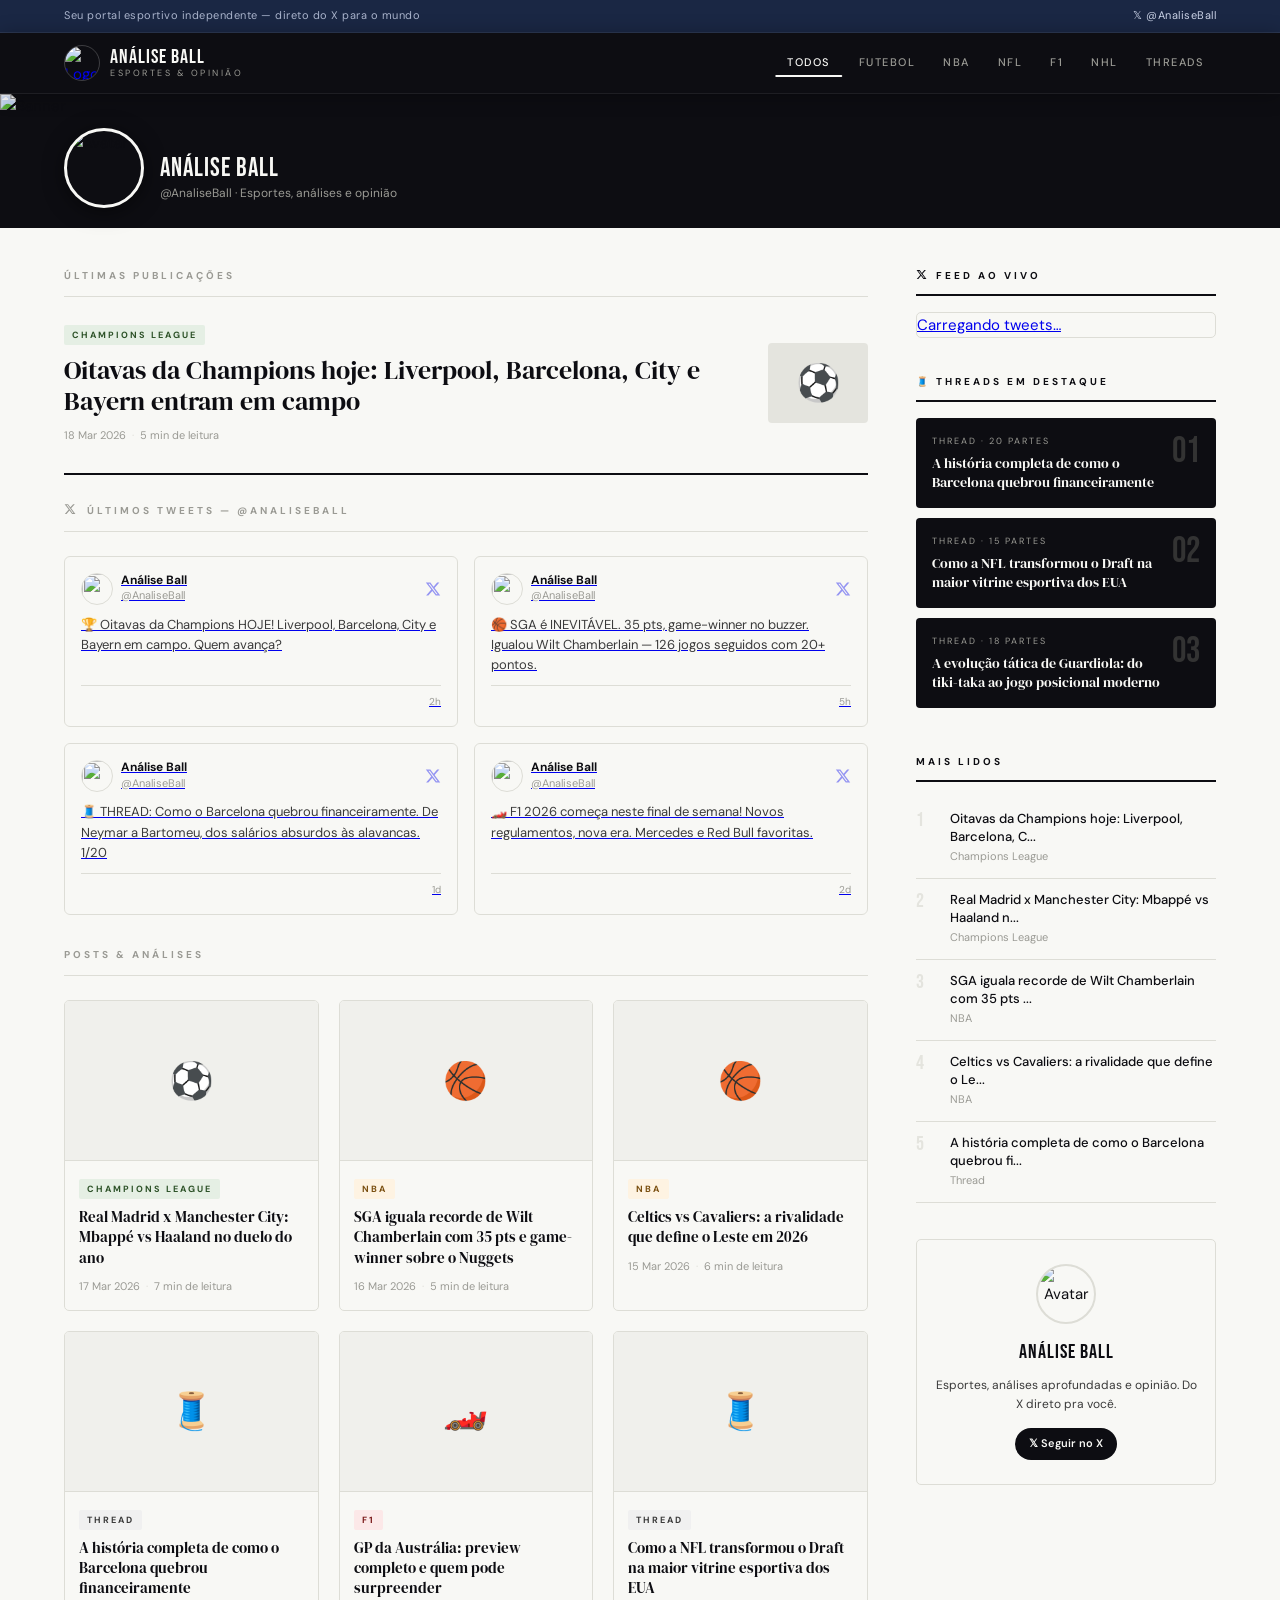
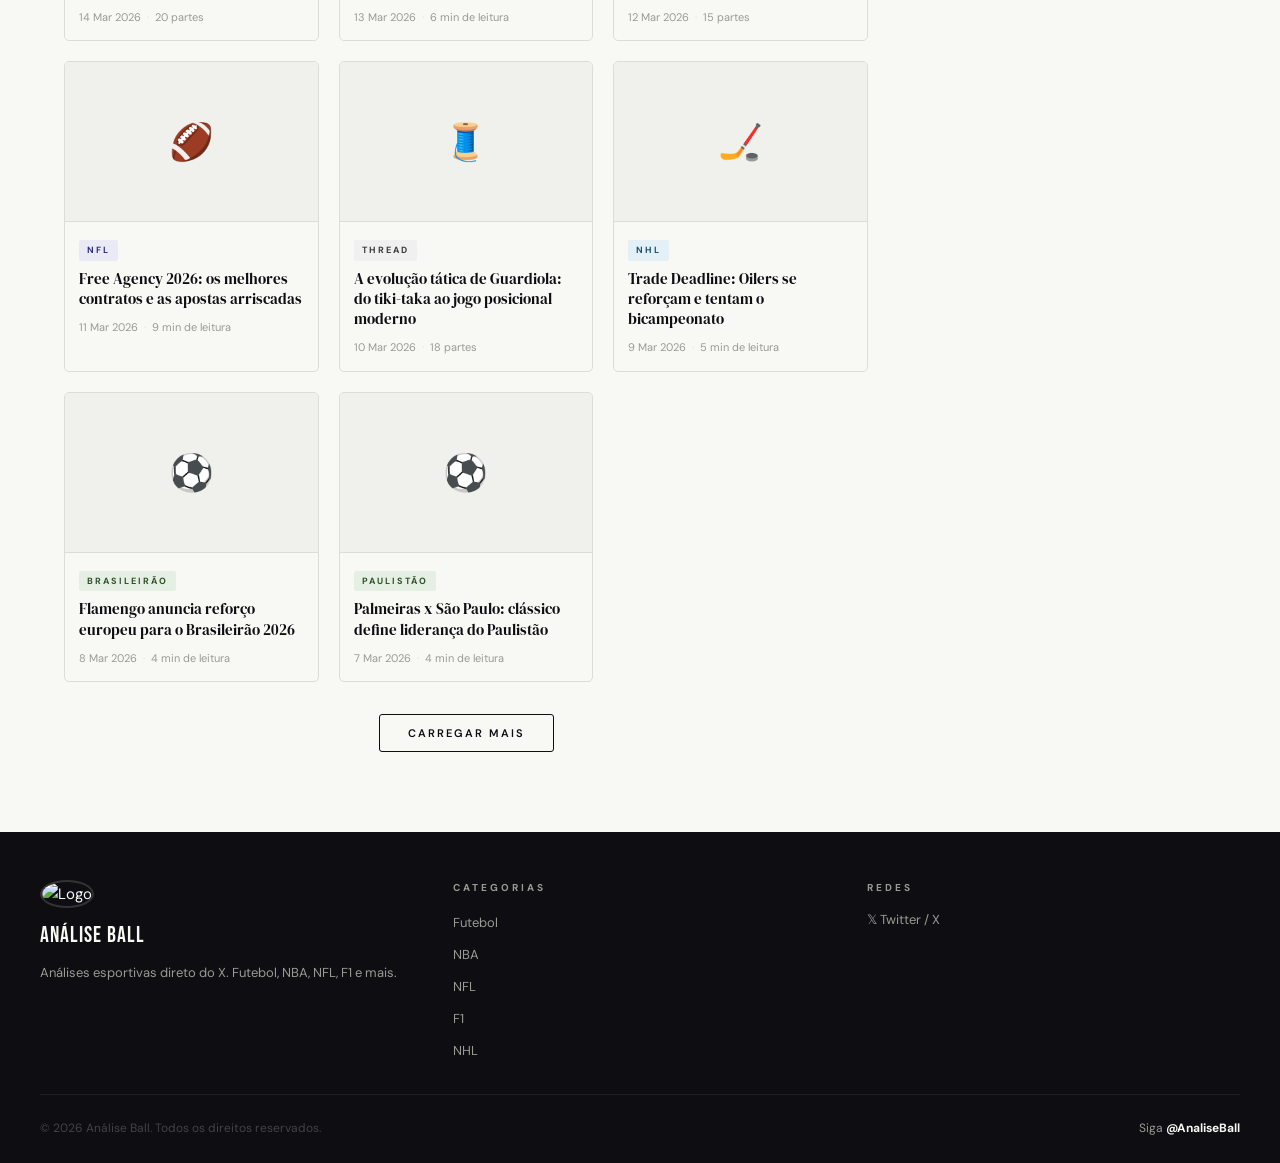
==== commit 9de13515: "Add files via upload" ====
--- a/index.html
+++ b/index.html
@@ -11,7 +11,7 @@
 </head>
 <body>
 
-  <!-- ── TOPBAR ── -->
+  <!-- TOPBAR -->
   <div class="topbar">
     <div class="topbar-inner">
       <span>Seu portal esportivo independente — direto do X para o mundo</span>
@@ -21,7 +21,7 @@
     </div>
   </div>
 
-  <!-- ── HEADER ── -->
+  <!-- HEADER -->
   <header>
     <div class="header-inner">
       <a class="logo-wrap" href="#">
@@ -37,13 +37,11 @@
         <button class="nav-link" data-cat="nhl" data-ball="🏒">NHL</button>
         <button class="nav-link" data-cat="thread" data-ball="🧵">Threads</button>
       </nav>
-      <button class="hamburger" id="hamburger">
-        <span></span><span></span><span></span>
-      </button>
+      <button class="hamburger" id="hamburger"><span></span><span></span><span></span></button>
     </div>
   </header>
 
-  <!-- ── BANNER ── -->
+  <!-- BANNER -->
   <section class="banner-section">
     <div class="banner-img-wrap">
       <img class="banner-img" src="https://pbs.twimg.com/profile_banners/1895267128476594176/1740606498/1500x500" alt="Banner" />
@@ -59,24 +57,22 @@
     </div>
   </section>
 
-  <!-- ── CONTENT ── -->
+  <!-- CONTENT -->
   <div class="content-wrap">
     <main class="posts-section">
       <div class="section-label">Últimas publicações</div>
 
-      <!-- FEATURED (primeiro post) -->
+      <!-- FEATURED -->
       <div class="post-featured" data-cat="futebol">
         <div>
           <span class="post-cat futebol">Champions League</span>
           <h2 class="post-featured-title">Oitavas da Champions hoje: Liverpool, Barcelona, City e Bayern entram em campo</h2>
-          <div class="post-footer">
-            <span>10 Mar 2026</span><span class="dot">·</span><span>5 min de leitura</span>
-          </div>
+          <div class="post-footer"><span>18 Mar 2026</span><span class="dot">·</span><span>5 min de leitura</span></div>
         </div>
         <div class="post-featured-thumb">⚽</div>
       </div>
 
-      <!-- RSS TWEETS do X -->
+      <!-- RSS TWEETS -->
       <div class="section-label" style="margin-top:8px;">
         <svg xmlns="http://www.w3.org/2000/svg" width="12" height="12" viewBox="0 0 24 24" fill="currentColor" style="vertical-align:-1px;margin-right:6px;"><path d="M18.244 2.25h3.308l-7.227 8.26 8.502 11.24H16.17l-5.214-6.817L4.99 21.75H1.68l7.73-8.835L1.254 2.25H8.08l4.713 6.231zm-1.161 17.52h1.833L7.084 4.126H5.117z"/></svg>
         Últimos tweets — @AnaliseBall
@@ -91,97 +87,137 @@
       <!-- GRID POSTS -->
       <div class="section-label" style="margin-top:32px;">Posts &amp; Análises</div>
       <div class="posts-grid">
+
+        <div class="post-card" data-cat="futebol">
+          <div class="card-thumb">⚽</div>
+          <div class="card-body">
+            <span class="post-cat futebol">Champions League</span>
+            <h3 class="card-title">Real Madrid x Manchester City: Mbappé vs Haaland no duelo do ano</h3>
+            <div class="post-footer"><span>17 Mar 2026</span><span class="dot">·</span><span>7 min de leitura</span></div>
+          </div>
+        </div>
+
         <div class="post-card" data-cat="basquete">
           <div class="card-thumb">🏀</div>
           <div class="card-body">
             <span class="post-cat basquete">NBA</span>
             <h3 class="card-title">SGA iguala recorde de Wilt Chamberlain com 35 pts e game-winner sobre o Nuggets</h3>
-            <div class="post-footer"><span>9 Mar 2026</span><span class="dot">·</span><span>5 min de leitura</span></div>
-          </div>
-        </div>
+            <div class="post-footer"><span>16 Mar 2026</span><span class="dot">·</span><span>5 min de leitura</span></div>
+          </div>
+        </div>
+
+        <div class="post-card" data-cat="basquete">
+          <div class="card-thumb">🏀</div>
+          <div class="card-body">
+            <span class="post-cat basquete">NBA</span>
+            <h3 class="card-title">Celtics vs Cavaliers: a rivalidade que define o Leste em 2026</h3>
+            <div class="post-footer"><span>15 Mar 2026</span><span class="dot">·</span><span>6 min de leitura</span></div>
+          </div>
+        </div>
+
         <div class="post-card" data-cat="thread">
           <div class="card-thumb">🧵</div>
           <div class="card-body">
             <span class="post-cat thread">Thread</span>
             <h3 class="card-title">A história completa de como o Barcelona quebrou financeiramente</h3>
-            <div class="post-footer"><span>8 Mar 2026</span><span class="dot">·</span><span>20 partes</span></div>
-          </div>
-        </div>
+            <div class="post-footer"><span>14 Mar 2026</span><span class="dot">·</span><span>20 partes</span></div>
+          </div>
+        </div>
+
+        <div class="post-card" data-cat="f1">
+          <div class="card-thumb">🏎️</div>
+          <div class="card-body">
+            <span class="post-cat f1">F1</span>
+            <h3 class="card-title">GP da Austrália: preview completo e quem pode surpreender</h3>
+            <div class="post-footer"><span>13 Mar 2026</span><span class="dot">·</span><span>6 min de leitura</span></div>
+          </div>
+        </div>
+
+        <div class="post-card" data-cat="thread">
+          <div class="card-thumb">🧵</div>
+          <div class="card-body">
+            <span class="post-cat thread">Thread</span>
+            <h3 class="card-title">Como a NFL transformou o Draft na maior vitrine esportiva dos EUA</h3>
+            <div class="post-footer"><span>12 Mar 2026</span><span class="dot">·</span><span>15 partes</span></div>
+          </div>
+        </div>
+
         <div class="post-card" data-cat="nfl">
           <div class="card-thumb">🏈</div>
           <div class="card-body">
             <span class="post-cat nfl">NFL</span>
             <h3 class="card-title">Free Agency 2026: os melhores contratos e as apostas arriscadas</h3>
-            <div class="post-footer"><span>7 Mar 2026</span><span class="dot">·</span><span>9 min de leitura</span></div>
-          </div>
-        </div>
-        <div class="post-card" data-cat="f1">
-          <div class="card-thumb">🏎️</div>
-          <div class="card-body">
-            <span class="post-cat f1">F1</span>
-            <h3 class="card-title">GP da Austrália: preview completo e quem pode surpreender</h3>
-            <div class="post-footer"><span>6 Mar 2026</span><span class="dot">·</span><span>6 min de leitura</span></div>
-          </div>
-        </div>
+            <div class="post-footer"><span>11 Mar 2026</span><span class="dot">·</span><span>9 min de leitura</span></div>
+          </div>
+        </div>
+
+        <div class="post-card" data-cat="thread">
+          <div class="card-thumb">🧵</div>
+          <div class="card-body">
+            <span class="post-cat thread">Thread</span>
+            <h3 class="card-title">A evolução tática de Guardiola: do tiki-taka ao jogo posicional moderno</h3>
+            <div class="post-footer"><span>10 Mar 2026</span><span class="dot">·</span><span>18 partes</span></div>
+          </div>
+        </div>
+
         <div class="post-card" data-cat="nhl">
           <div class="card-thumb">🏒</div>
           <div class="card-body">
             <span class="post-cat nhl">NHL</span>
             <h3 class="card-title">Trade Deadline: Oilers se reforçam e tentam o bicampeonato</h3>
-            <div class="post-footer"><span>5 Mar 2026</span><span class="dot">·</span><span>5 min de leitura</span></div>
-          </div>
-        </div>
+            <div class="post-footer"><span>9 Mar 2026</span><span class="dot">·</span><span>5 min de leitura</span></div>
+          </div>
+        </div>
+
         <div class="post-card" data-cat="futebol">
           <div class="card-thumb">⚽</div>
           <div class="card-body">
-            <span class="post-cat futebol">Transferências</span>
+            <span class="post-cat futebol">Brasileirão</span>
             <h3 class="card-title">Flamengo anuncia reforço europeu para o Brasileirão 2026</h3>
-            <div class="post-footer"><span>4 Mar 2026</span><span class="dot">·</span><span>4 min de leitura</span></div>
-          </div>
-        </div>
-      </div>
+            <div class="post-footer"><span>8 Mar 2026</span><span class="dot">·</span><span>4 min de leitura</span></div>
+          </div>
+        </div>
+
+        <div class="post-card" data-cat="futebol">
+          <div class="card-thumb">⚽</div>
+          <div class="card-body">
+            <span class="post-cat futebol">Paulistão</span>
+            <h3 class="card-title">Palmeiras x São Paulo: clássico define liderança do Paulistão</h3>
+            <div class="post-footer"><span>7 Mar 2026</span><span class="dot">·</span><span>4 min de leitura</span></div>
+          </div>
+        </div>
+
+      </div>
+
       <div class="load-more-wrap">
         <button class="btn-load" id="load-more">Carregar mais</button>
       </div>
     </main>
 
-    <!-- ── SIDEBAR ── -->
+    <!-- SIDEBAR -->
     <aside class="sidebar">
-
-      <!-- EMBED TIMELINE DO X -->
+      <!-- EMBED X -->
       <div>
         <div class="sidebar-title">
           <svg xmlns="http://www.w3.org/2000/svg" width="11" height="11" viewBox="0 0 24 24" fill="currentColor" style="vertical-align:-1px;margin-right:4px;"><path d="M18.244 2.25h3.308l-7.227 8.26 8.502 11.24H16.17l-5.214-6.817L4.99 21.75H1.68l7.73-8.835L1.254 2.25H8.08l4.713 6.231zm-1.161 17.52h1.833L7.084 4.126H5.117z"/></svg>
           Feed ao vivo
         </div>
         <div class="x-widget-wrap">
-          <a class="twitter-timeline"
-             href="https://twitter.com/analiseball"
-             data-height="480"
-             data-theme="light"
-             data-chrome="noheader nofooter noborders transparent"
-             data-link-color="#0d0d12"
-             data-lang="pt">
-            Carregando tweets de @AnaliseBall…
-          </a>
+          <a class="twitter-timeline" href="https://twitter.com/analiseball" data-height="480" data-theme="light" data-chrome="noheader nofooter noborders transparent" data-link-color="#0d0d12" data-lang="pt">Carregando tweets…</a>
           <script async src="https://platform.twitter.com/widgets.js" charset="utf-8"></script>
         </div>
       </div>
 
-      <!-- THREADS (gerado dinamicamente pelo JS) -->
+      <!-- THREADS -->
       <div>
         <div class="sidebar-title">🧵 Threads em destaque</div>
-        <div id="threads-list">
-          <!-- Preenchido via JavaScript -->
-        </div>
+        <div id="threads-list"></div>
       </div>
 
       <!-- RANKING -->
       <div>
         <div class="sidebar-title">Mais lidos</div>
-        <div id="ranking-list">
-          <!-- Preenchido via JavaScript -->
-        </div>
+        <div id="ranking-list"></div>
       </div>
 
       <!-- SOBRE -->
@@ -190,13 +226,13 @@
         <div class="sobre-name">ANÁLISE BALL</div>
         <p class="sobre-text">Esportes, análises aprofundadas e opinião. Do X direto pra você.</p>
         <div class="social-links">
-          <a class="social-btn x-btn" href="https://x.com/analiseball" target="_blank">𝕏 Seguir</a>
+          <a class="social-btn x-btn" href="https://x.com/analiseball" target="_blank">𝕏 Seguir no X</a>
         </div>
       </div>
     </aside>
   </div>
 
-  <!-- ── POST MODAL ── -->
+  <!-- MODAL -->
   <div class="post-modal" id="post-modal">
     <div class="post-modal-overlay" id="modal-overlay"></div>
     <div class="post-modal-content">
@@ -211,7 +247,7 @@
     </div>
   </div>
 
-  <!-- ── FOOTER ── -->
+  <!-- FOOTER -->
   <footer>
     <div class="footer-inner">
       <div class="footer-top">
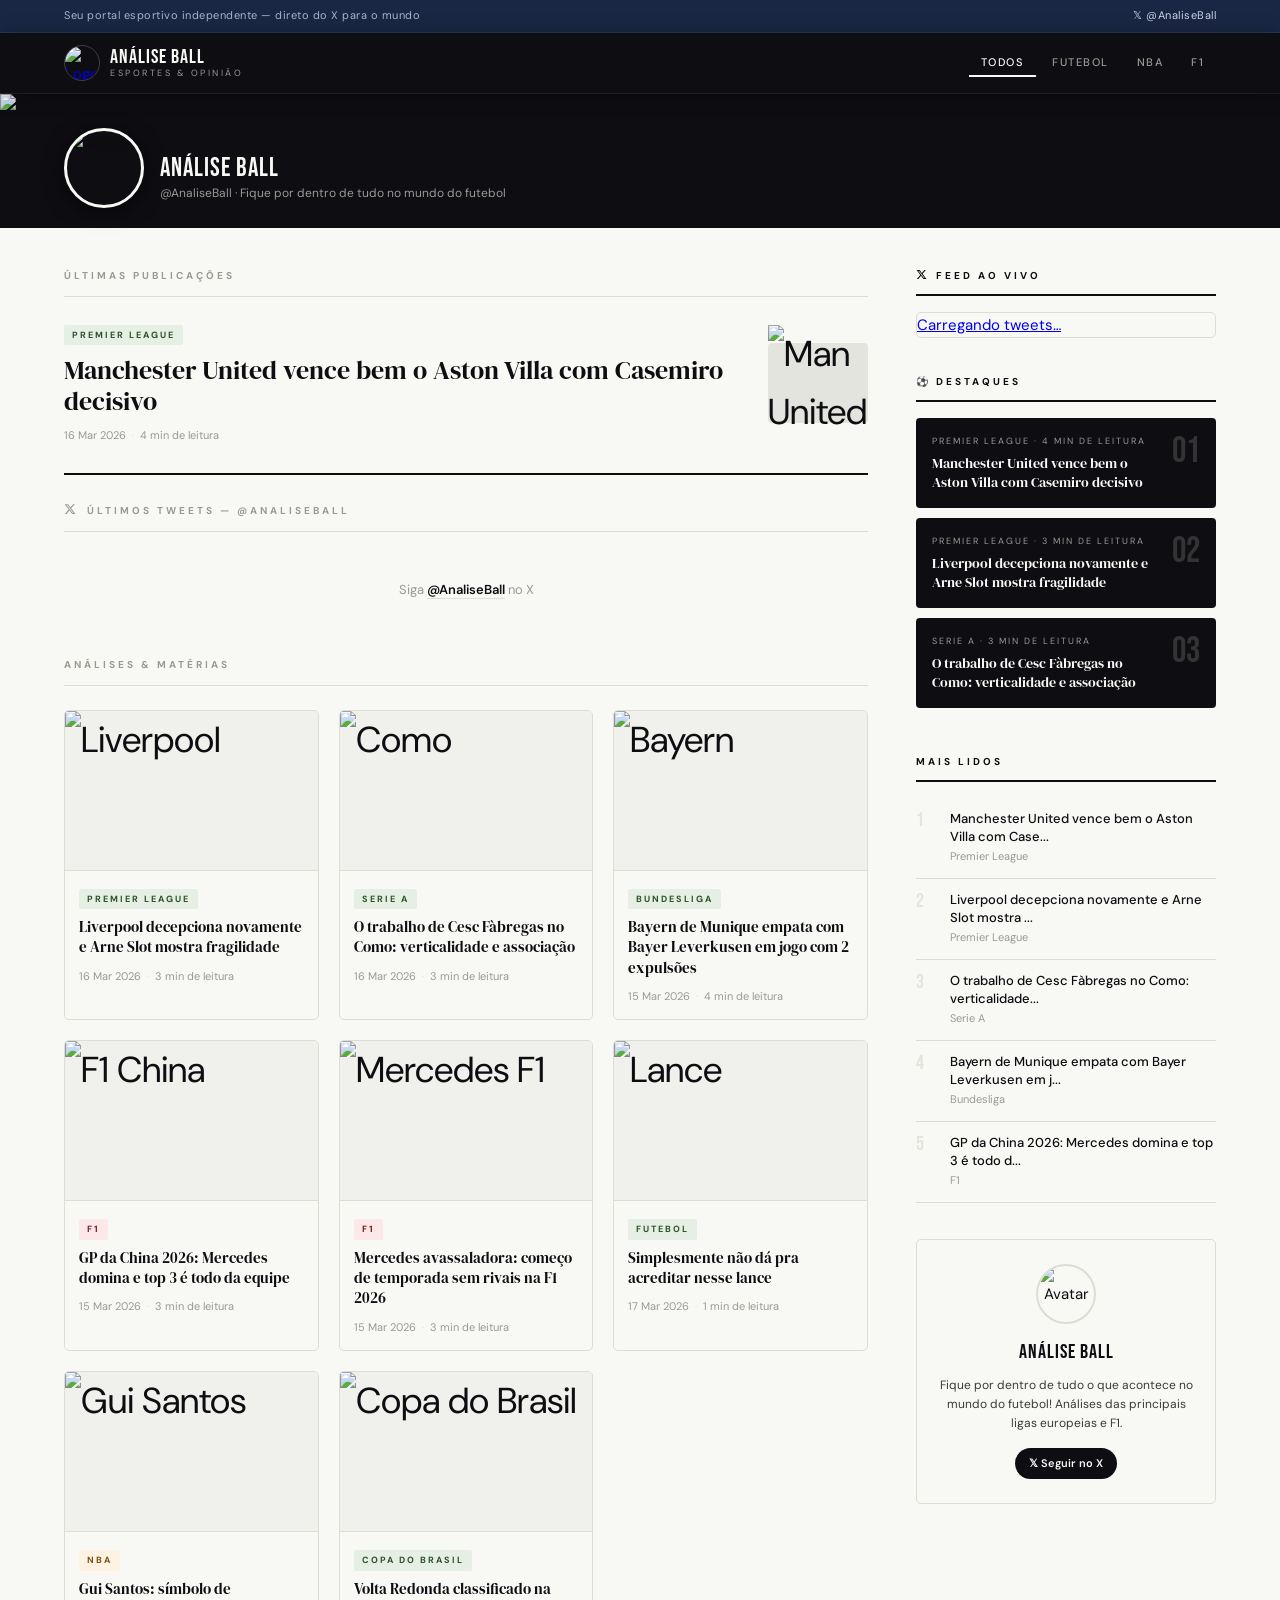
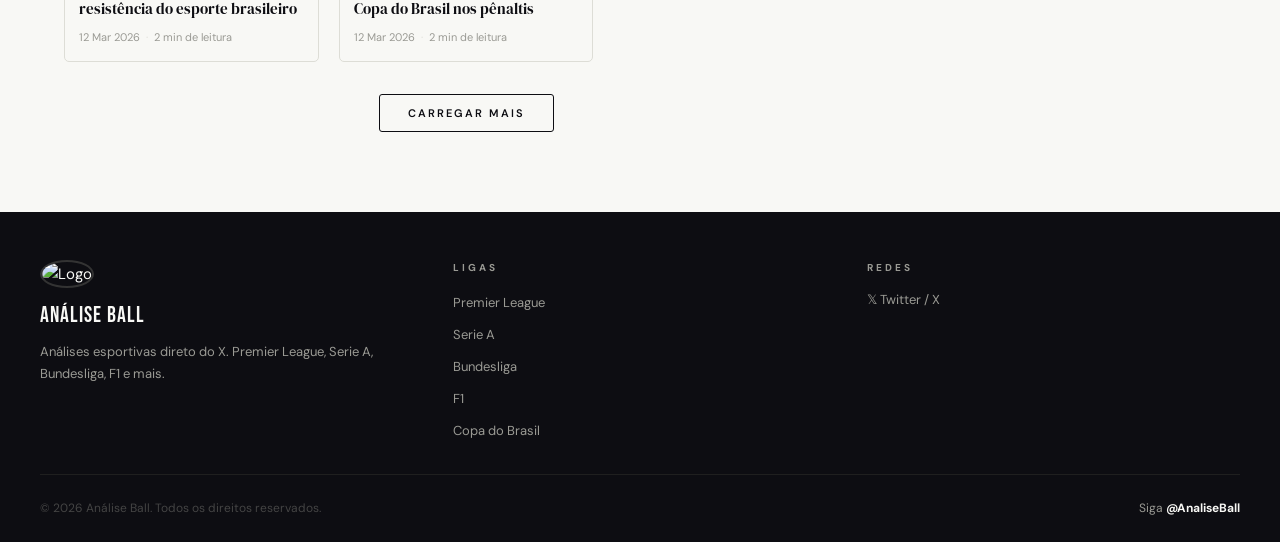
==== commit aa143c1b: "Add files via upload" ====
--- a/index.html
+++ b/index.html
@@ -32,10 +32,7 @@
         <button class="nav-link active" data-cat="all" data-ball="🏆">Todos</button>
         <button class="nav-link" data-cat="futebol" data-ball="⚽">Futebol</button>
         <button class="nav-link" data-cat="basquete" data-ball="🏀">NBA</button>
-        <button class="nav-link" data-cat="nfl" data-ball="🏈">NFL</button>
         <button class="nav-link" data-cat="f1" data-ball="🏎️">F1</button>
-        <button class="nav-link" data-cat="nhl" data-ball="🏒">NHL</button>
-        <button class="nav-link" data-cat="thread" data-ball="🧵">Threads</button>
       </nav>
       <button class="hamburger" id="hamburger"><span></span><span></span><span></span></button>
     </div>
@@ -51,7 +48,7 @@
         <img class="banner-avatar" src="https://pbs.twimg.com/profile_images/1895267817038684160/jxB7R0mn_400x400.jpg" alt="Avatar" />
         <div class="banner-info">
           <div class="banner-name">ANÁLISE BALL</div>
-          <div class="banner-handle">@AnaliseBall · Esportes, análises e opinião</div>
+          <div class="banner-handle">@AnaliseBall · Fique por dentro de tudo no mundo do futebol</div>
         </div>
       </div>
     </div>
@@ -65,11 +62,11 @@
       <!-- FEATURED -->
       <div class="post-featured" data-cat="futebol">
         <div>
-          <span class="post-cat futebol">Champions League</span>
-          <h2 class="post-featured-title">Oitavas da Champions hoje: Liverpool, Barcelona, City e Bayern entram em campo</h2>
-          <div class="post-footer"><span>18 Mar 2026</span><span class="dot">·</span><span>5 min de leitura</span></div>
-        </div>
-        <div class="post-featured-thumb">⚽</div>
+          <span class="post-cat futebol">Premier League</span>
+          <h2 class="post-featured-title">Manchester United vence bem o Aston Villa com Casemiro decisivo</h2>
+          <div class="post-footer"><span>16 Mar 2026</span><span class="dot">·</span><span>4 min de leitura</span></div>
+        </div>
+        <div class="post-featured-thumb"><img src="https://pbs.twimg.com/media/HDkT11zWsAAB83B.jpg" alt="Man United" /></div>
       </div>
 
       <!-- RSS TWEETS -->
@@ -85,105 +82,78 @@
       </div>
 
       <!-- GRID POSTS -->
-      <div class="section-label" style="margin-top:32px;">Posts &amp; Análises</div>
+      <div class="section-label" style="margin-top:32px;">Análises &amp; Matérias</div>
       <div class="posts-grid">
 
         <div class="post-card" data-cat="futebol">
-          <div class="card-thumb">⚽</div>
-          <div class="card-body">
-            <span class="post-cat futebol">Champions League</span>
-            <h3 class="card-title">Real Madrid x Manchester City: Mbappé vs Haaland no duelo do ano</h3>
-            <div class="post-footer"><span>17 Mar 2026</span><span class="dot">·</span><span>7 min de leitura</span></div>
+          <div class="card-thumb"><img src="https://pbs.twimg.com/media/HDkUMhLXYAA9Aro.jpg" alt="Liverpool" /></div>
+          <div class="card-body">
+            <span class="post-cat futebol">Premier League</span>
+            <h3 class="card-title">Liverpool decepciona novamente e Arne Slot mostra fragilidade</h3>
+            <div class="post-footer"><span>16 Mar 2026</span><span class="dot">·</span><span>3 min de leitura</span></div>
+          </div>
+        </div>
+
+        <div class="post-card" data-cat="futebol">
+          <div class="card-thumb"><img src="https://pbs.twimg.com/media/HDkUkn5XgAElyur.jpg" alt="Como" /></div>
+          <div class="card-body">
+            <span class="post-cat futebol">Serie A</span>
+            <h3 class="card-title">O trabalho de Cesc Fàbregas no Como: verticalidade e associação</h3>
+            <div class="post-footer"><span>16 Mar 2026</span><span class="dot">·</span><span>3 min de leitura</span></div>
+          </div>
+        </div>
+
+        <div class="post-card" data-cat="futebol">
+          <div class="card-thumb"><img src="https://pbs.twimg.com/media/HDbt7QkWMAA5j2K.jpg" alt="Bayern" /></div>
+          <div class="card-body">
+            <span class="post-cat futebol">Bundesliga</span>
+            <h3 class="card-title">Bayern de Munique empata com Bayer Leverkusen em jogo com 2 expulsões</h3>
+            <div class="post-footer"><span>15 Mar 2026</span><span class="dot">·</span><span>4 min de leitura</span></div>
+          </div>
+        </div>
+
+        <div class="post-card" data-cat="f1">
+          <div class="card-thumb"><img src="https://pbs.twimg.com/media/HDcGOodXAAAfA4N.jpg" alt="F1 China" /></div>
+          <div class="card-body">
+            <span class="post-cat f1">F1</span>
+            <h3 class="card-title">GP da China 2026: Mercedes domina e top 3 é todo da equipe</h3>
+            <div class="post-footer"><span>15 Mar 2026</span><span class="dot">·</span><span>3 min de leitura</span></div>
+          </div>
+        </div>
+
+        <div class="post-card" data-cat="f1">
+          <div class="card-thumb"><img src="https://pbs.twimg.com/media/HDcH2RSWAAAU9oO.jpg" alt="Mercedes F1" /></div>
+          <div class="card-body">
+            <span class="post-cat f1">F1</span>
+            <h3 class="card-title">Mercedes avassaladora: começo de temporada sem rivais na F1 2026</h3>
+            <div class="post-footer"><span>15 Mar 2026</span><span class="dot">·</span><span>3 min de leitura</span></div>
+          </div>
+        </div>
+
+        <div class="post-card" data-cat="futebol">
+          <div class="card-thumb"><img src="https://pbs.twimg.com/ext_tw_video_thumb/2026005743900454912/pu/img/HNnrXe7sHbZU7jEd.jpg" alt="Lance" /></div>
+          <div class="card-body">
+            <span class="post-cat futebol">Futebol</span>
+            <h3 class="card-title">Simplesmente não dá pra acreditar nesse lance</h3>
+            <div class="post-footer"><span>17 Mar 2026</span><span class="dot">·</span><span>1 min de leitura</span></div>
           </div>
         </div>
 
         <div class="post-card" data-cat="basquete">
-          <div class="card-thumb">🏀</div>
+          <div class="card-thumb"><img src="https://pbs.twimg.com/media/HDgMlOgXYAAMhjx.jpg" alt="Gui Santos" /></div>
           <div class="card-body">
             <span class="post-cat basquete">NBA</span>
-            <h3 class="card-title">SGA iguala recorde de Wilt Chamberlain com 35 pts e game-winner sobre o Nuggets</h3>
-            <div class="post-footer"><span>16 Mar 2026</span><span class="dot">·</span><span>5 min de leitura</span></div>
-          </div>
-        </div>
-
-        <div class="post-card" data-cat="basquete">
-          <div class="card-thumb">🏀</div>
-          <div class="card-body">
-            <span class="post-cat basquete">NBA</span>
-            <h3 class="card-title">Celtics vs Cavaliers: a rivalidade que define o Leste em 2026</h3>
-            <div class="post-footer"><span>15 Mar 2026</span><span class="dot">·</span><span>6 min de leitura</span></div>
-          </div>
-        </div>
-
-        <div class="post-card" data-cat="thread">
-          <div class="card-thumb">🧵</div>
-          <div class="card-body">
-            <span class="post-cat thread">Thread</span>
-            <h3 class="card-title">A história completa de como o Barcelona quebrou financeiramente</h3>
-            <div class="post-footer"><span>14 Mar 2026</span><span class="dot">·</span><span>20 partes</span></div>
-          </div>
-        </div>
-
-        <div class="post-card" data-cat="f1">
-          <div class="card-thumb">🏎️</div>
-          <div class="card-body">
-            <span class="post-cat f1">F1</span>
-            <h3 class="card-title">GP da Austrália: preview completo e quem pode surpreender</h3>
-            <div class="post-footer"><span>13 Mar 2026</span><span class="dot">·</span><span>6 min de leitura</span></div>
-          </div>
-        </div>
-
-        <div class="post-card" data-cat="thread">
-          <div class="card-thumb">🧵</div>
-          <div class="card-body">
-            <span class="post-cat thread">Thread</span>
-            <h3 class="card-title">Como a NFL transformou o Draft na maior vitrine esportiva dos EUA</h3>
-            <div class="post-footer"><span>12 Mar 2026</span><span class="dot">·</span><span>15 partes</span></div>
-          </div>
-        </div>
-
-        <div class="post-card" data-cat="nfl">
-          <div class="card-thumb">🏈</div>
-          <div class="card-body">
-            <span class="post-cat nfl">NFL</span>
-            <h3 class="card-title">Free Agency 2026: os melhores contratos e as apostas arriscadas</h3>
-            <div class="post-footer"><span>11 Mar 2026</span><span class="dot">·</span><span>9 min de leitura</span></div>
-          </div>
-        </div>
-
-        <div class="post-card" data-cat="thread">
-          <div class="card-thumb">🧵</div>
-          <div class="card-body">
-            <span class="post-cat thread">Thread</span>
-            <h3 class="card-title">A evolução tática de Guardiola: do tiki-taka ao jogo posicional moderno</h3>
-            <div class="post-footer"><span>10 Mar 2026</span><span class="dot">·</span><span>18 partes</span></div>
-          </div>
-        </div>
-
-        <div class="post-card" data-cat="nhl">
-          <div class="card-thumb">🏒</div>
-          <div class="card-body">
-            <span class="post-cat nhl">NHL</span>
-            <h3 class="card-title">Trade Deadline: Oilers se reforçam e tentam o bicampeonato</h3>
-            <div class="post-footer"><span>9 Mar 2026</span><span class="dot">·</span><span>5 min de leitura</span></div>
-          </div>
-        </div>
-
-        <div class="post-card" data-cat="futebol">
-          <div class="card-thumb">⚽</div>
-          <div class="card-body">
-            <span class="post-cat futebol">Brasileirão</span>
-            <h3 class="card-title">Flamengo anuncia reforço europeu para o Brasileirão 2026</h3>
-            <div class="post-footer"><span>8 Mar 2026</span><span class="dot">·</span><span>4 min de leitura</span></div>
-          </div>
-        </div>
-
-        <div class="post-card" data-cat="futebol">
-          <div class="card-thumb">⚽</div>
-          <div class="card-body">
-            <span class="post-cat futebol">Paulistão</span>
-            <h3 class="card-title">Palmeiras x São Paulo: clássico define liderança do Paulistão</h3>
-            <div class="post-footer"><span>7 Mar 2026</span><span class="dot">·</span><span>4 min de leitura</span></div>
+            <h3 class="card-title">Gui Santos: símbolo de resistência do esporte brasileiro</h3>
+            <div class="post-footer"><span>12 Mar 2026</span><span class="dot">·</span><span>2 min de leitura</span></div>
+          </div>
+        </div>
+
+        <div class="post-card" data-cat="futebol">
+          <div class="card-thumb"><img src="https://pbs.twimg.com/amplify_video_thumb/2032223439054893057/img/fX3A1zyzCls6qt-8.jpg" alt="Copa do Brasil" /></div>
+          <div class="card-body">
+            <span class="post-cat futebol">Copa do Brasil</span>
+            <h3 class="card-title">Volta Redonda classificado na Copa do Brasil nos pênaltis</h3>
+            <div class="post-footer"><span>12 Mar 2026</span><span class="dot">·</span><span>2 min de leitura</span></div>
           </div>
         </div>
 
@@ -196,7 +166,6 @@
 
     <!-- SIDEBAR -->
     <aside class="sidebar">
-      <!-- EMBED X -->
       <div>
         <div class="sidebar-title">
           <svg xmlns="http://www.w3.org/2000/svg" width="11" height="11" viewBox="0 0 24 24" fill="currentColor" style="vertical-align:-1px;margin-right:4px;"><path d="M18.244 2.25h3.308l-7.227 8.26 8.502 11.24H16.17l-5.214-6.817L4.99 21.75H1.68l7.73-8.835L1.254 2.25H8.08l4.713 6.231zm-1.161 17.52h1.833L7.084 4.126H5.117z"/></svg>
@@ -207,24 +176,18 @@
           <script async src="https://platform.twitter.com/widgets.js" charset="utf-8"></script>
         </div>
       </div>
-
-      <!-- THREADS -->
       <div>
-        <div class="sidebar-title">🧵 Threads em destaque</div>
+        <div class="sidebar-title">⚽ Destaques</div>
         <div id="threads-list"></div>
       </div>
-
-      <!-- RANKING -->
       <div>
         <div class="sidebar-title">Mais lidos</div>
         <div id="ranking-list"></div>
       </div>
-
-      <!-- SOBRE -->
       <div class="sobre-box">
         <img class="sobre-avatar" src="https://pbs.twimg.com/profile_images/1895267817038684160/jxB7R0mn_400x400.jpg" alt="Avatar" />
         <div class="sobre-name">ANÁLISE BALL</div>
-        <p class="sobre-text">Esportes, análises aprofundadas e opinião. Do X direto pra você.</p>
+        <p class="sobre-text">Fique por dentro de tudo o que acontece no mundo do futebol! Análises das principais ligas europeias e F1.</p>
         <div class="social-links">
           <a class="social-btn x-btn" href="https://x.com/analiseball" target="_blank">𝕏 Seguir no X</a>
         </div>
@@ -254,16 +217,16 @@
         <div class="footer-brand">
           <img class="footer-logo" src="https://pbs.twimg.com/profile_images/1895267817038684160/jxB7R0mn_400x400.jpg" alt="Logo" />
           <div class="footer-brand-name">ANÁLISE BALL</div>
-          <p>Análises esportivas direto do X. Futebol, NBA, NFL, F1 e mais.</p>
+          <p>Análises esportivas direto do X. Premier League, Serie A, Bundesliga, F1 e mais.</p>
         </div>
         <div>
-          <div class="footer-col-title">Categorias</div>
+          <div class="footer-col-title">Ligas</div>
           <ul class="footer-links">
-            <li><a href="#">Futebol</a></li>
-            <li><a href="#">NBA</a></li>
-            <li><a href="#">NFL</a></li>
+            <li><a href="#">Premier League</a></li>
+            <li><a href="#">Serie A</a></li>
+            <li><a href="#">Bundesliga</a></li>
             <li><a href="#">F1</a></li>
-            <li><a href="#">NHL</a></li>
+            <li><a href="#">Copa do Brasil</a></li>
           </ul>
         </div>
         <div>
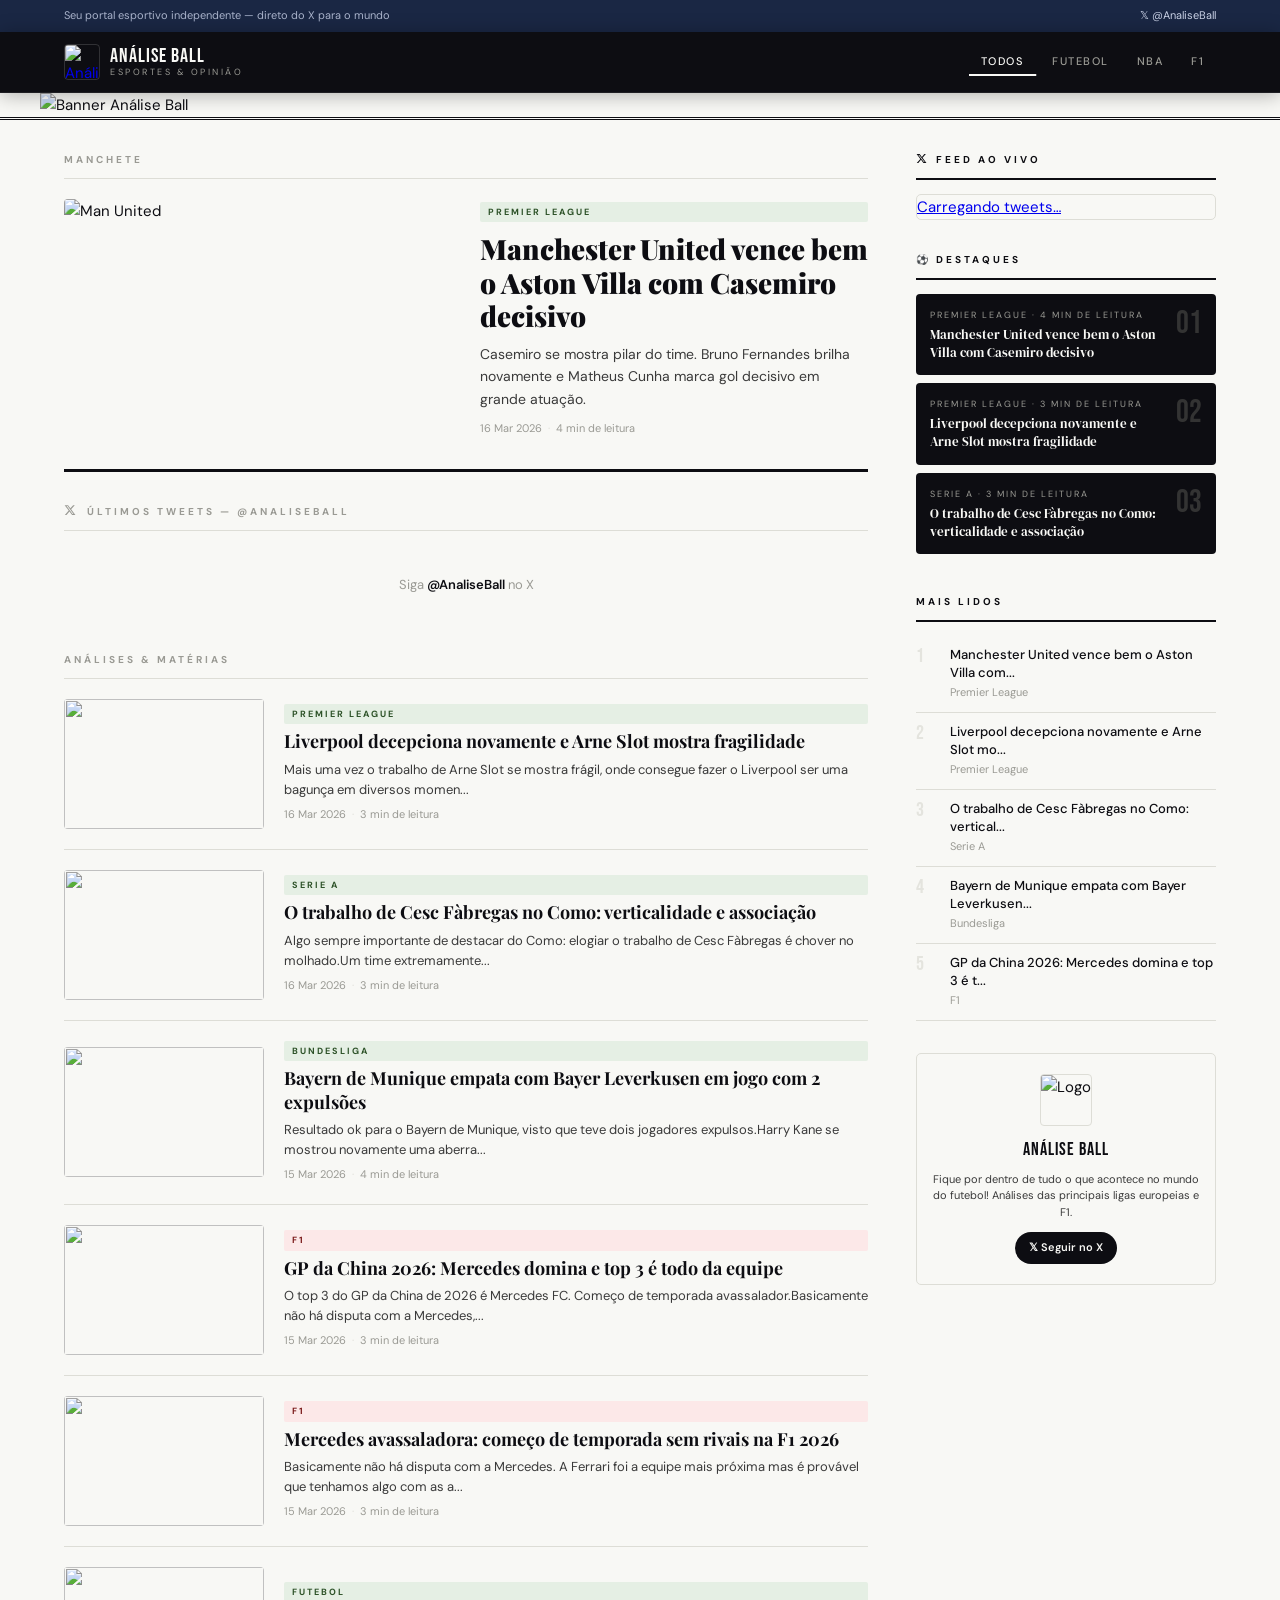
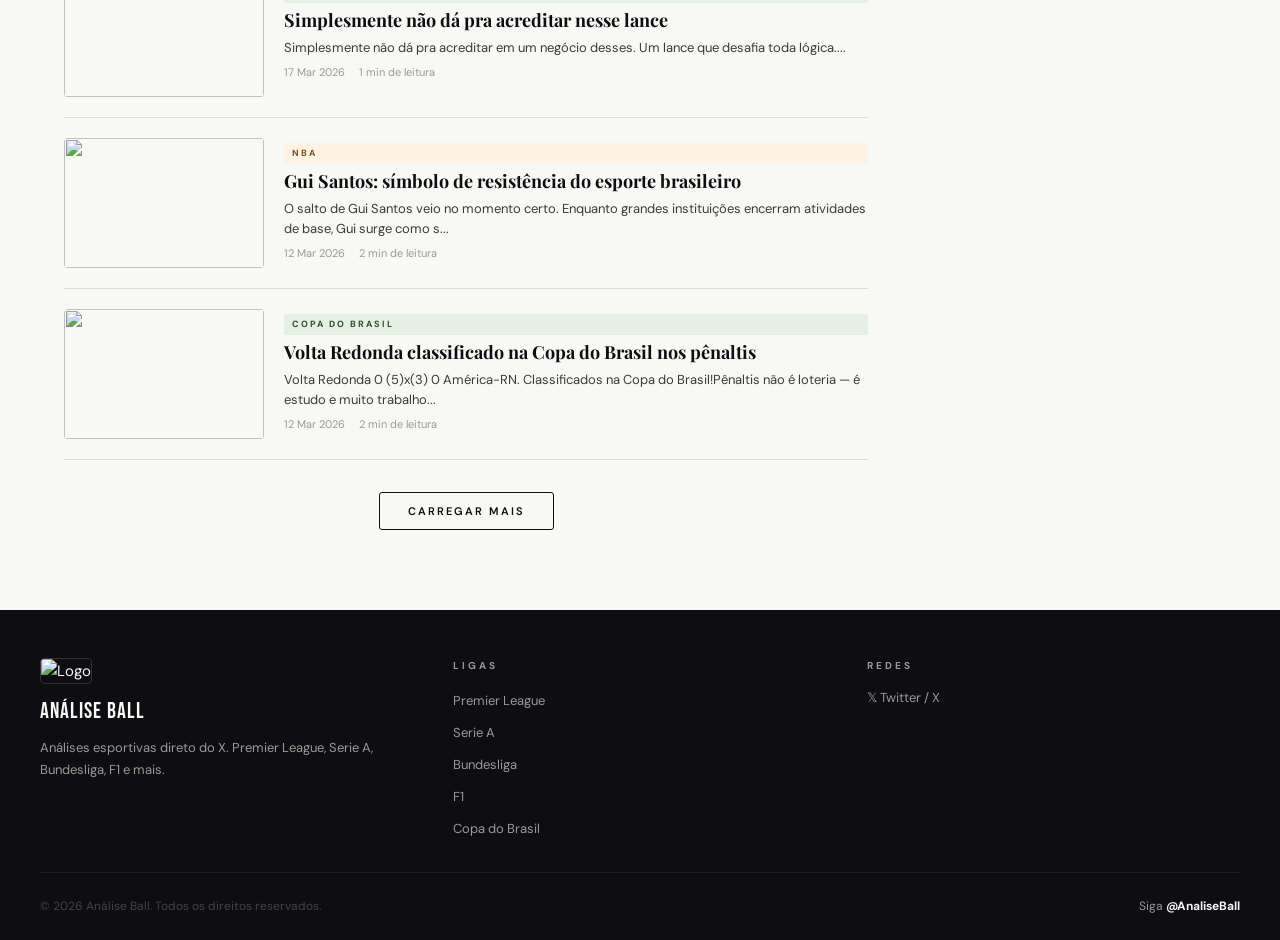
==== commit 8fbb8933: "Add files via upload" ====
--- a/index.html
+++ b/index.html
@@ -4,9 +4,10 @@
   <meta charset="UTF-8" />
   <meta name="viewport" content="width=device-width, initial-scale=1.0" />
   <title>Análise Ball – Esportes, Análises e Opinião</title>
+  <link rel="icon" href="favicon.ico" type="image/x-icon" />
   <link rel="preconnect" href="https://fonts.googleapis.com" />
   <link rel="preconnect" href="https://fonts.gstatic.com" crossorigin />
-  <link href="https://fonts.googleapis.com/css2?family=Bebas+Neue&family=DM+Sans:wght@400;500;600;700&family=DM+Serif+Display&display=swap" rel="stylesheet" />
+  <link href="https://fonts.googleapis.com/css2?family=Bebas+Neue&family=DM+Sans:wght@400;500;600;700&family=DM+Serif+Display&family=Playfair+Display:wght@400;700;900&display=swap" rel="stylesheet" />
   <link rel="stylesheet" href="style.css" />
 </head>
 <body>
@@ -25,7 +26,7 @@
   <header>
     <div class="header-inner">
       <a class="logo-wrap" href="#">
-        <img class="logo-img" src="https://pbs.twimg.com/profile_images/1895267817038684160/jxB7R0mn_400x400.jpg" alt="Logo" />
+        <img class="logo-img" src="logo.jpg" alt="Análise Ball" />
         <div class="logo-text">ANÁLISE BALL<span>Esportes &amp; Opinião</span></div>
       </a>
       <nav id="main-nav">
@@ -41,36 +42,30 @@
   <!-- BANNER -->
   <section class="banner-section">
     <div class="banner-img-wrap">
-      <img class="banner-img" src="https://pbs.twimg.com/profile_banners/1895267128476594176/1740606498/1500x500" alt="Banner" />
-    </div>
-    <div class="banner-profile-bar">
-      <div class="banner-profile">
-        <img class="banner-avatar" src="https://pbs.twimg.com/profile_images/1895267817038684160/jxB7R0mn_400x400.jpg" alt="Avatar" />
-        <div class="banner-info">
-          <div class="banner-name">ANÁLISE BALL</div>
-          <div class="banner-handle">@AnaliseBall · Fique por dentro de tudo no mundo do futebol</div>
-        </div>
-      </div>
+      <img class="banner-img" src="banner.jpg" alt="Banner Análise Ball" />
     </div>
   </section>
 
   <!-- CONTENT -->
   <div class="content-wrap">
     <main class="posts-section">
-      <div class="section-label">Últimas publicações</div>
 
-      <!-- FEATURED -->
-      <div class="post-featured" data-cat="futebol">
-        <div>
+      <!-- HEADLINE — estilo manchete de jornal -->
+      <div class="section-label">Manchete</div>
+      <div class="headline-card" data-cat="futebol">
+        <div class="headline-img">
+          <img src="https://pbs.twimg.com/media/HDkT11zWsAAB83B.jpg" alt="Man United" />
+        </div>
+        <div class="headline-body">
           <span class="post-cat futebol">Premier League</span>
-          <h2 class="post-featured-title">Manchester United vence bem o Aston Villa com Casemiro decisivo</h2>
+          <h2 class="headline-title">Manchester United vence bem o Aston Villa com Casemiro decisivo</h2>
+          <p class="headline-excerpt">Casemiro se mostra pilar do time. Bruno Fernandes brilha novamente e Matheus Cunha marca gol decisivo em grande atuação.</p>
           <div class="post-footer"><span>16 Mar 2026</span><span class="dot">·</span><span>4 min de leitura</span></div>
         </div>
-        <div class="post-featured-thumb"><img src="https://pbs.twimg.com/media/HDkT11zWsAAB83B.jpg" alt="Man United" /></div>
       </div>
 
       <!-- RSS TWEETS -->
-      <div class="section-label" style="margin-top:8px;">
+      <div class="section-label" style="margin-top:32px;">
         <svg xmlns="http://www.w3.org/2000/svg" width="12" height="12" viewBox="0 0 24 24" fill="currentColor" style="vertical-align:-1px;margin-right:6px;"><path d="M18.244 2.25h3.308l-7.227 8.26 8.502 11.24H16.17l-5.214-6.817L4.99 21.75H1.68l7.73-8.835L1.254 2.25H8.08l4.713 6.231zm-1.161 17.52h1.833L7.084 4.126H5.117z"/></svg>
         Últimos tweets — @AnaliseBall
       </div>
@@ -81,82 +76,10 @@
         </div>
       </div>
 
-      <!-- GRID POSTS -->
+      <!-- MATÉRIAS — formato jornal: imagem esquerda, texto direita -->
       <div class="section-label" style="margin-top:32px;">Análises &amp; Matérias</div>
-      <div class="posts-grid">
-
-        <div class="post-card" data-cat="futebol">
-          <div class="card-thumb"><img src="https://pbs.twimg.com/media/HDkUMhLXYAA9Aro.jpg" alt="Liverpool" /></div>
-          <div class="card-body">
-            <span class="post-cat futebol">Premier League</span>
-            <h3 class="card-title">Liverpool decepciona novamente e Arne Slot mostra fragilidade</h3>
-            <div class="post-footer"><span>16 Mar 2026</span><span class="dot">·</span><span>3 min de leitura</span></div>
-          </div>
-        </div>
-
-        <div class="post-card" data-cat="futebol">
-          <div class="card-thumb"><img src="https://pbs.twimg.com/media/HDkUkn5XgAElyur.jpg" alt="Como" /></div>
-          <div class="card-body">
-            <span class="post-cat futebol">Serie A</span>
-            <h3 class="card-title">O trabalho de Cesc Fàbregas no Como: verticalidade e associação</h3>
-            <div class="post-footer"><span>16 Mar 2026</span><span class="dot">·</span><span>3 min de leitura</span></div>
-          </div>
-        </div>
-
-        <div class="post-card" data-cat="futebol">
-          <div class="card-thumb"><img src="https://pbs.twimg.com/media/HDbt7QkWMAA5j2K.jpg" alt="Bayern" /></div>
-          <div class="card-body">
-            <span class="post-cat futebol">Bundesliga</span>
-            <h3 class="card-title">Bayern de Munique empata com Bayer Leverkusen em jogo com 2 expulsões</h3>
-            <div class="post-footer"><span>15 Mar 2026</span><span class="dot">·</span><span>4 min de leitura</span></div>
-          </div>
-        </div>
-
-        <div class="post-card" data-cat="f1">
-          <div class="card-thumb"><img src="https://pbs.twimg.com/media/HDcGOodXAAAfA4N.jpg" alt="F1 China" /></div>
-          <div class="card-body">
-            <span class="post-cat f1">F1</span>
-            <h3 class="card-title">GP da China 2026: Mercedes domina e top 3 é todo da equipe</h3>
-            <div class="post-footer"><span>15 Mar 2026</span><span class="dot">·</span><span>3 min de leitura</span></div>
-          </div>
-        </div>
-
-        <div class="post-card" data-cat="f1">
-          <div class="card-thumb"><img src="https://pbs.twimg.com/media/HDcH2RSWAAAU9oO.jpg" alt="Mercedes F1" /></div>
-          <div class="card-body">
-            <span class="post-cat f1">F1</span>
-            <h3 class="card-title">Mercedes avassaladora: começo de temporada sem rivais na F1 2026</h3>
-            <div class="post-footer"><span>15 Mar 2026</span><span class="dot">·</span><span>3 min de leitura</span></div>
-          </div>
-        </div>
-
-        <div class="post-card" data-cat="futebol">
-          <div class="card-thumb"><img src="https://pbs.twimg.com/ext_tw_video_thumb/2026005743900454912/pu/img/HNnrXe7sHbZU7jEd.jpg" alt="Lance" /></div>
-          <div class="card-body">
-            <span class="post-cat futebol">Futebol</span>
-            <h3 class="card-title">Simplesmente não dá pra acreditar nesse lance</h3>
-            <div class="post-footer"><span>17 Mar 2026</span><span class="dot">·</span><span>1 min de leitura</span></div>
-          </div>
-        </div>
-
-        <div class="post-card" data-cat="basquete">
-          <div class="card-thumb"><img src="https://pbs.twimg.com/media/HDgMlOgXYAAMhjx.jpg" alt="Gui Santos" /></div>
-          <div class="card-body">
-            <span class="post-cat basquete">NBA</span>
-            <h3 class="card-title">Gui Santos: símbolo de resistência do esporte brasileiro</h3>
-            <div class="post-footer"><span>12 Mar 2026</span><span class="dot">·</span><span>2 min de leitura</span></div>
-          </div>
-        </div>
-
-        <div class="post-card" data-cat="futebol">
-          <div class="card-thumb"><img src="https://pbs.twimg.com/amplify_video_thumb/2032223439054893057/img/fX3A1zyzCls6qt-8.jpg" alt="Copa do Brasil" /></div>
-          <div class="card-body">
-            <span class="post-cat futebol">Copa do Brasil</span>
-            <h3 class="card-title">Volta Redonda classificado na Copa do Brasil nos pênaltis</h3>
-            <div class="post-footer"><span>12 Mar 2026</span><span class="dot">·</span><span>2 min de leitura</span></div>
-          </div>
-        </div>
-
+      <div class="news-list" id="news-list">
+        <!-- Gerado via JS -->
       </div>
 
       <div class="load-more-wrap">
@@ -185,7 +108,7 @@
         <div id="ranking-list"></div>
       </div>
       <div class="sobre-box">
-        <img class="sobre-avatar" src="https://pbs.twimg.com/profile_images/1895267817038684160/jxB7R0mn_400x400.jpg" alt="Avatar" />
+        <img class="sobre-avatar" src="logo.jpg" alt="Logo" />
         <div class="sobre-name">ANÁLISE BALL</div>
         <p class="sobre-text">Fique por dentro de tudo o que acontece no mundo do futebol! Análises das principais ligas europeias e F1.</p>
         <div class="social-links">
@@ -215,7 +138,7 @@
     <div class="footer-inner">
       <div class="footer-top">
         <div class="footer-brand">
-          <img class="footer-logo" src="https://pbs.twimg.com/profile_images/1895267817038684160/jxB7R0mn_400x400.jpg" alt="Logo" />
+          <img class="footer-logo" src="logo.jpg" alt="Logo" />
           <div class="footer-brand-name">ANÁLISE BALL</div>
           <p>Análises esportivas direto do X. Premier League, Serie A, Bundesliga, F1 e mais.</p>
         </div>
--- a/style.css
+++ b/style.css
@@ -1,742 +1,203 @@
 *, *::before, *::after { box-sizing: border-box; margin: 0; padding: 0; }
-
 :root {
-  --black: #0d0d12;
-  --navy: #111827;
-  --white: #f8f8f5;
-  --off-white: #f0f0ec;
-  --gray-light: #e4e4de;
-  --gray-mid: #9a9a94;
-  --gray-dark: #3a3a3a;
-  --border: #ddddd6;
-  --accent-navy: #1a2744;
+  --black: #0d0d12; --white: #f8f8f5; --off-white: #f0f0ec;
+  --gray-light: #e4e4de; --gray-mid: #9a9a94; --gray-dark: #3a3a3a;
+  --border: #ddddd6; --accent-navy: #1a2744; --rule: #111;
 }
-
 html { scroll-behavior: smooth; }
-
-body {
-  background: var(--white);
-  color: var(--black);
-  font-family: 'DM Sans', sans-serif;
-  font-size: 15px;
-  line-height: 1.6;
-  overflow-x: hidden;
-}
+body { background: var(--white); color: var(--black); font-family: 'DM Sans', sans-serif; font-size: 15px; line-height: 1.6; overflow-x: hidden; }
 
 /* ── TOPBAR ── */
-.topbar {
-  background: var(--accent-navy);
-  color: #aab4cc;
-  font-size: 11px;
-  letter-spacing: 0.5px;
-  border-bottom: 1px solid rgba(255,255,255,0.08);
-}
-.topbar-inner {
-  max-width: 1200px;
-  margin: 0 auto;
-  padding: 7px 24px;
-  display: flex;
-  justify-content: space-between;
-  align-items: center;
-  gap: 16px;
-}
-.topbar-links { display: flex; gap: 12px; align-items: center; flex-shrink: 0; }
-.topbar-links a { color: #ccd4e8; text-decoration: none; transition: color 0.2s; }
+.topbar { background: var(--accent-navy); color: #aab4cc; font-size: 11px; }
+.topbar-inner { max-width: 1200px; margin: 0 auto; padding: 7px 24px; display: flex; justify-content: space-between; align-items: center; gap: 16px; }
+.topbar-links a { color: #ccd4e8; text-decoration: none; }
 .topbar-links a:hover { color: #fff; }
-.sep { color: #4a5568; }
 
 /* ── HEADER ── */
-header {
-  position: sticky;
-  top: 0;
-  z-index: 100;
-  background: var(--black);
-  border-bottom: 1px solid rgba(255,255,255,0.07);
-  box-shadow: 0 2px 20px rgba(0,0,0,0.3);
-}
-.header-inner {
-  max-width: 1200px;
-  margin: 0 auto;
-  padding: 0 24px;
-  display: flex;
-  align-items: center;
-  justify-content: space-between;
-  height: 60px;
-  gap: 24px;
-}
-.logo-wrap {
-  display: flex;
-  align-items: center;
-  gap: 10px;
-  text-decoration: none;
-  flex-shrink: 0;
-}
-.logo-img {
-  width: 36px;
-  height: 36px;
-  border-radius: 50%;
-  object-fit: cover;
-  border: 1.5px solid rgba(255,255,255,0.2);
-}
-.logo-text {
-  font-family: 'Bebas Neue', cursive;
-  font-size: 20px;
-  color: #f8f8f5;
-  letter-spacing: 1px;
-  line-height: 1;
-}
-.logo-text span {
-  display: block;
-  font-family: 'DM Sans', sans-serif;
-  font-size: 9px;
-  letter-spacing: 2.5px;
-  font-weight: 400;
-  color: var(--gray-mid);
-  text-transform: uppercase;
-  margin-top: 2px;
-}
-nav {
-  display: flex;
-  align-items: center;
-  gap: 4px;
-  overflow-x: auto;
-  scrollbar-width: none;
-}
+header { position: sticky; top: 0; z-index: 100; background: var(--black); border-bottom: 1px solid rgba(255,255,255,0.07); box-shadow: 0 2px 20px rgba(0,0,0,0.3); }
+.header-inner { max-width: 1200px; margin: 0 auto; padding: 0 24px; display: flex; align-items: center; justify-content: space-between; height: 60px; gap: 24px; }
+.logo-wrap { display: flex; align-items: center; gap: 10px; text-decoration: none; }
+.logo-img { width: 36px; height: 36px; border-radius: 4px; object-fit: cover; border: 1px solid rgba(255,255,255,0.15); }
+.logo-text { font-family: 'Bebas Neue', cursive; font-size: 20px; color: #f8f8f5; letter-spacing: 1px; line-height: 1; }
+.logo-text span { display: block; font-family: 'DM Sans', sans-serif; font-size: 9px; letter-spacing: 2.5px; color: var(--gray-mid); text-transform: uppercase; margin-top: 2px; }
+nav { display: flex; align-items: center; gap: 4px; overflow-x: auto; scrollbar-width: none; }
 nav::-webkit-scrollbar { display: none; }
-.nav-link {
-  font-size: 11px;
-  font-weight: 500;
-  letter-spacing: 1.5px;
-  text-transform: uppercase;
-  color: var(--gray-mid);
-  text-decoration: none;
-  padding: 6px 12px 8px;
-  white-space: nowrap;
-  border: none;
-  background: none;
-  cursor: pointer;
-  font-family: 'DM Sans', sans-serif;
-  position: relative;
-  transition: color 0.2s;
-}
-.nav-link::after {
-  content: '';
-  position: absolute;
-  bottom: 0;
-  left: 50%;
-  transform: translateX(-50%);
-  width: 0;
-  height: 2px;
-  background: #f8f8f5;
-  border-radius: 2px;
-  transition: width 0.25s ease;
-}
-.nav-link::before {
-  content: attr(data-ball);
-  position: absolute;
-  top: -28px;
-  left: 50%;
-  transform: translateX(-50%) translateY(6px);
-  font-size: 16px;
-  opacity: 0;
-  transition: opacity 0.2s ease, transform 0.25s ease;
-  pointer-events: none;
-  line-height: 1;
-}
+.nav-link { font-size: 11px; font-weight: 500; letter-spacing: 1.5px; text-transform: uppercase; color: var(--gray-mid); padding: 6px 12px 8px; white-space: nowrap; border: none; background: none; cursor: pointer; font-family: 'DM Sans', sans-serif; position: relative; transition: color 0.2s; }
+.nav-link::after { content:''; position: absolute; bottom: 0; left: 50%; transform: translateX(-50%); width: 0; height: 2px; background: #f8f8f5; transition: width 0.25s; }
+.nav-link::before { content: attr(data-ball); position: absolute; top: -28px; left: 50%; transform: translateX(-50%) translateY(6px); font-size: 16px; opacity: 0; transition: all 0.2s; pointer-events: none; }
 .nav-link:hover { color: #f8f8f5; }
 .nav-link:hover::after { width: 100%; }
 .nav-link:hover::before { opacity: 1; transform: translateX(-50%) translateY(0); }
 .nav-link.active { color: #f8f8f5; }
 .nav-link.active::after { width: 100%; }
-.hamburger {
-  display: none;
-  flex-direction: column;
-  gap: 5px;
-  cursor: pointer;
-  background: none;
-  border: none;
-  padding: 4px;
-  flex-shrink: 0;
-}
-.hamburger span { width: 22px; height: 2px; background: #f8f8f5; display: block; transition: all 0.3s; }
-
-/* ── BANNER SECTION ── */
-.banner-section { background: var(--black); position: relative; }
-.banner-img-wrap { width: 100%; overflow: hidden; background: var(--black); }
+.hamburger { display: none; flex-direction: column; gap: 5px; cursor: pointer; background: none; border: none; padding: 4px; }
+.hamburger span { width: 22px; height: 2px; background: #f8f8f5; display: block; }
+
+/* ── BANNER ── */
+.banner-section { background: var(--white); border-bottom: 3px double var(--black); }
+.banner-img-wrap { max-width: 1200px; margin: 0 auto; overflow: hidden; }
 .banner-img { width: 100%; height: auto; display: block; }
-.banner-profile-bar { background: var(--black); width: 100%; margin-top: -2px; position: relative; z-index: 2; }
-.banner-profile { max-width: 1200px; margin: 0 auto; padding: 12px 24px 20px; display: flex; align-items: flex-end; gap: 16px; }
-.banner-avatar { width: 80px; height: 80px; border-radius: 50%; border: 3px solid var(--white); object-fit: cover; flex-shrink: 0; box-shadow: 0 4px 20px rgba(0,0,0,0.5); }
-.banner-info { padding-bottom: 4px; }
-.banner-name { font-family: 'Bebas Neue', cursive; font-size: 26px; color: #f8f8f5; letter-spacing: 1px; line-height: 1; }
-.banner-handle { font-size: 12px; color: var(--gray-mid); margin-top: 2px; }
-
-/* ── CONTENT LAYOUT ── */
-.content-wrap {
-  max-width: 1200px;
-  margin: 0 auto;
-  padding: 40px 24px 80px;
-  display: grid;
-  grid-template-columns: 1fr 300px;
-  gap: 48px;
-}
-
-/* ── SECTION LABEL ── */
-.section-label {
-  font-size: 10px;
-  font-weight: 700;
-  letter-spacing: 3px;
-  text-transform: uppercase;
-  color: var(--gray-mid);
-  margin-bottom: 24px;
-  padding-bottom: 12px;
-  border-bottom: 1px solid var(--border);
-}
-
-/* ── FEATURED POST ── */
-.post-featured {
-  display: grid;
-  grid-template-columns: 1fr 100px;
-  gap: 20px;
-  align-items: center;
-  padding: 0 0 28px;
-  margin-bottom: 28px;
-  border-bottom: 2px solid var(--black);
-  cursor: pointer;
-  transition: opacity 0.2s;
-}
-.post-featured:hover { opacity: 0.8; }
-.post-featured-title {
-  font-family: 'DM Serif Display', serif;
-  font-size: 26px;
-  line-height: 1.2;
-  font-weight: 400;
-  margin: 10px 0 10px;
-  color: var(--black);
-}
-.post-featured-thumb {
-  width: 100px;
-  height: 80px;
-  background: var(--gray-light);
-  border-radius: 4px;
-  display: flex;
-  align-items: center;
-  justify-content: center;
-  font-size: 36px;
-}
-
-/* ══════════════════════════════════════════════ */
-/* ── RSS TWEETS GRID (Feed do X como cards) ──  */
-/* ══════════════════════════════════════════════ */
-.rss-tweets-grid {
-  display: grid;
-  grid-template-columns: repeat(2, 1fr);
-  gap: 16px;
-  margin-bottom: 12px;
-}
-
-.rss-tweet-card {
-  background: var(--white);
-  border: 1px solid var(--border);
-  border-radius: 6px;
-  padding: 16px;
-  transition: transform 0.2s, box-shadow 0.2s;
-  cursor: pointer;
-  position: relative;
-  display: flex;
-  flex-direction: column;
-  gap: 10px;
-}
-.rss-tweet-card:hover {
-  transform: translateY(-2px);
-  box-shadow: 0 6px 24px rgba(0,0,0,0.08);
-}
-
-.rss-tweet-header {
-  display: flex;
-  align-items: center;
-  gap: 8px;
-}
-.rss-tweet-avatar {
-  width: 32px;
-  height: 32px;
-  border-radius: 50%;
-  object-fit: cover;
-  border: 1px solid var(--border);
-}
-.rss-tweet-author {
-  display: flex;
-  flex-direction: column;
-}
-.rss-tweet-name {
-  font-size: 12px;
-  font-weight: 700;
-  color: var(--black);
-  line-height: 1.2;
-}
-.rss-tweet-handle {
-  font-size: 11px;
-  color: var(--gray-mid);
-}
-.rss-tweet-x-logo {
-  margin-left: auto;
-  width: 16px;
-  height: 16px;
-  opacity: 0.4;
-  transition: opacity 0.2s;
-}
+
+/* ── CONTENT ── */
+.content-wrap { max-width: 1200px; margin: 0 auto; padding: 32px 24px 80px; display: grid; grid-template-columns: 1fr 300px; gap: 48px; }
+.section-label { font-size: 10px; font-weight: 700; letter-spacing: 3px; text-transform: uppercase; color: var(--gray-mid); margin-bottom: 20px; padding-bottom: 10px; border-bottom: 1px solid var(--border); }
+
+/* ══════════════════════════════════════════ */
+/* ── HEADLINE (manchete principal)        ── */
+/* ══════════════════════════════════════════ */
+.headline-card { display: grid; grid-template-columns: 1fr 1fr; gap: 28px; padding-bottom: 28px; margin-bottom: 8px; border-bottom: 3px solid var(--black); cursor: pointer; transition: opacity 0.2s; }
+.headline-card:hover { opacity: 0.9; }
+.headline-img { border-radius: 4px; overflow: hidden; aspect-ratio: 16/10; }
+.headline-img img { width: 100%; height: 100%; object-fit: cover; display: block; transition: transform 0.4s; }
+.headline-card:hover .headline-img img { transform: scale(1.03); }
+.headline-body { display: flex; flex-direction: column; justify-content: center; gap: 10px; }
+.headline-title { font-family: 'Playfair Display', 'DM Serif Display', serif; font-size: 28px; line-height: 1.2; font-weight: 900; color: var(--black); }
+.headline-excerpt { font-size: 14px; color: var(--gray-dark); line-height: 1.6; }
+
+/* ══════════════════════════════════════════════════ */
+/* ── NEWS LIST (cards horizontais estilo jornal)  ── */
+/* ══════════════════════════════════════════════════ */
+.news-list { display: flex; flex-direction: column; gap: 0; }
+.news-item { display: grid; grid-template-columns: 200px 1fr; gap: 20px; padding: 20px 0; border-bottom: 1px solid var(--border); cursor: pointer; transition: background 0.2s; align-items: center; }
+.news-item:first-child { padding-top: 0; }
+.news-item:hover { opacity: 0.85; }
+.news-thumb { width: 200px; height: 130px; border-radius: 4px; overflow: hidden; flex-shrink: 0; }
+.news-thumb img { width: 100%; height: 100%; object-fit: cover; display: block; transition: transform 0.3s; }
+.news-item:hover .news-thumb img { transform: scale(1.04); }
+.news-body { display: flex; flex-direction: column; gap: 6px; }
+.news-title { font-family: 'Playfair Display', 'DM Serif Display', serif; font-size: 18px; line-height: 1.3; font-weight: 700; color: var(--black); }
+.news-excerpt { font-size: 13px; color: var(--gray-dark); line-height: 1.55; display: -webkit-box; -webkit-line-clamp: 2; -webkit-box-orient: vertical; overflow: hidden; }
+
+/* ── RSS TWEETS ── */
+.rss-tweets-grid { display: grid; grid-template-columns: repeat(2, 1fr); gap: 16px; margin-bottom: 12px; }
+.rss-tweet-card { background: var(--white); border: 1px solid var(--border); border-radius: 6px; padding: 16px; transition: transform 0.2s, box-shadow 0.2s; cursor: pointer; display: flex; flex-direction: column; gap: 10px; text-decoration: none; color: inherit; }
+.rss-tweet-card:hover { transform: translateY(-2px); box-shadow: 0 6px 24px rgba(0,0,0,0.08); }
+.rss-tweet-header { display: flex; align-items: center; gap: 8px; }
+.rss-tweet-avatar { width: 32px; height: 32px; border-radius: 4px; object-fit: cover; border: 1px solid var(--border); }
+.rss-tweet-author { display: flex; flex-direction: column; }
+.rss-tweet-name { font-size: 12px; font-weight: 700; }
+.rss-tweet-handle { font-size: 11px; color: var(--gray-mid); }
+.rss-tweet-x-logo { margin-left: auto; width: 16px; height: 16px; opacity: 0.4; }
 .rss-tweet-card:hover .rss-tweet-x-logo { opacity: 0.8; }
-
-.rss-tweet-text {
-  font-size: 13px;
-  line-height: 1.55;
-  color: var(--gray-dark);
-  display: -webkit-box;
-  -webkit-line-clamp: 4;
-  -webkit-box-orient: vertical;
-  overflow: hidden;
-}
-.rss-tweet-text a {
-  color: #1a6dd4;
-  text-decoration: none;
-}
-
-.rss-tweet-media {
-  width: 100%;
-  border-radius: 6px;
-  overflow: hidden;
-  max-height: 180px;
-}
-.rss-tweet-media img {
-  width: 100%;
-  height: 100%;
-  object-fit: cover;
-  display: block;
-}
-
-.rss-tweet-footer {
-  display: flex;
-  align-items: center;
-  gap: 14px;
-  font-size: 11px;
-  color: var(--gray-mid);
-  margin-top: auto;
-  padding-top: 8px;
-  border-top: 1px solid var(--border);
-}
-.rss-tweet-footer svg {
-  width: 13px;
-  height: 13px;
-  vertical-align: -2px;
-  margin-right: 3px;
-}
-
-.rss-tweet-date {
-  margin-left: auto;
-  font-size: 10px;
-}
-
-/* Loading state */
-.rss-loading {
-  grid-column: 1 / -1;
-  display: flex;
-  align-items: center;
-  justify-content: center;
-  gap: 10px;
-  padding: 32px;
-  color: var(--gray-mid);
-  font-size: 12px;
-  letter-spacing: 1px;
-  text-transform: uppercase;
-}
-.rss-spinner {
-  width: 18px;
-  height: 18px;
-  border: 2px solid var(--border);
-  border-top-color: var(--black);
-  border-radius: 50%;
-  animation: spin 0.8s linear infinite;
-}
+.rss-tweet-text { font-size: 13px; line-height: 1.55; color: var(--gray-dark); display: -webkit-box; -webkit-line-clamp: 4; -webkit-box-orient: vertical; overflow: hidden; }
+.rss-tweet-media { width: 100%; border-radius: 6px; overflow: hidden; max-height: 180px; }
+.rss-tweet-media img { width: 100%; height: 100%; object-fit: cover; display: block; }
+.rss-tweet-footer { display: flex; font-size: 11px; color: var(--gray-mid); margin-top: auto; padding-top: 8px; border-top: 1px solid var(--border); }
+.rss-tweet-date { margin-left: auto; font-size: 10px; }
+.rss-loading { grid-column: 1/-1; display: flex; align-items: center; justify-content: center; gap: 10px; padding: 32px; color: var(--gray-mid); font-size: 12px; letter-spacing: 1px; text-transform: uppercase; }
+.rss-spinner { width: 18px; height: 18px; border: 2px solid var(--border); border-top-color: var(--black); border-radius: 50%; animation: spin 0.8s linear infinite; }
 @keyframes spin { to { transform: rotate(360deg); } }
-
-/* Error / empty state */
-.rss-empty {
-  grid-column: 1 / -1;
-  text-align: center;
-  padding: 24px;
-  color: var(--gray-mid);
-  font-size: 13px;
-}
-.rss-empty a {
-  color: var(--black);
-  font-weight: 600;
-  text-decoration: none;
-  border-bottom: 1px solid var(--border);
-}
-.rss-empty a:hover { border-color: var(--black); }
-
-/* ══════════════════════════════════════════ */
-
-/* ── POSTS GRID ── */
-.posts-grid {
-  display: grid;
-  grid-template-columns: repeat(3, 1fr);
-  gap: 20px;
-}
-.post-card {
-  background: var(--white);
-  border: 1px solid var(--border);
-  border-radius: 5px;
-  overflow: hidden;
-  cursor: pointer;
-  transition: transform 0.2s, box-shadow 0.2s;
-}
-.post-card:hover {
-  transform: translateY(-3px);
-  box-shadow: 0 8px 28px rgba(0,0,0,0.1);
-}
-.card-thumb {
-  width: 100%;
-  height: 160px;
-  background: var(--off-white);
-  display: flex;
-  align-items: center;
-  justify-content: center;
-  font-size: 36px;
-  border-bottom: 1px solid var(--border);
-  overflow: hidden;
-}
-.card-thumb img {
-  width: 100%;
-  height: 100%;
-  object-fit: cover;
-  display: block;
-  transition: transform 0.3s ease;
-}
-.post-card:hover .card-thumb img { transform: scale(1.04); }
-.card-body { padding: 14px; }
-.card-title {
-  font-family: 'DM Serif Display', serif;
-  font-size: 15px;
-  line-height: 1.35;
-  font-weight: 400;
-  margin: 8px 0 10px;
-  color: var(--black);
-}
-
-/* ── CATEGORY BADGES ── */
-.post-cat {
-  display: inline-block;
-  font-size: 9px;
-  font-weight: 700;
-  letter-spacing: 2px;
-  text-transform: uppercase;
-  padding: 3px 8px;
-  border-radius: 2px;
-}
+.rss-empty { grid-column: 1/-1; text-align: center; padding: 24px; color: var(--gray-mid); font-size: 13px; }
+.rss-empty a { color: var(--black); font-weight: 600; text-decoration: none; }
+
+/* ── CATEGORIES ── */
+.post-cat { display: inline-block; font-size: 9px; font-weight: 700; letter-spacing: 2px; text-transform: uppercase; padding: 3px 8px; border-radius: 2px; }
 .post-cat.futebol { background: #e5efe4; color: #2d5228; }
 .post-cat.basquete { background: #fef3e2; color: #7a4f10; }
-.post-cat.nfl { background: #eaeaf6; color: #2e2e82; }
 .post-cat.f1 { background: #fce8e8; color: #7a1a1a; }
-.post-cat.nhl { background: #e3f0f5; color: #1a4f6e; }
-.post-cat.thread { background: #f0f0f0; color: #3a3a3a; }
-
-/* ── POST FOOTER ── */
-.post-footer {
-  display: flex;
-  align-items: center;
-  gap: 6px;
-  font-size: 11px;
-  color: var(--gray-mid);
-  flex-wrap: wrap;
-}
+.post-footer { display: flex; align-items: center; gap: 6px; font-size: 11px; color: var(--gray-mid); }
 .dot { color: var(--border); }
-.post-excerpt {
-  font-size: 14px;
-  color: var(--gray-dark);
-  line-height: 1.65;
-  margin-bottom: 12px;
-}
-
-/* ── LOAD MORE ── */
+
 .load-more-wrap { text-align: center; padding: 32px 0 0; }
-.btn-load {
-  font-size: 11px;
-  font-weight: 600;
-  letter-spacing: 2px;
-  text-transform: uppercase;
-  color: var(--black);
-  background: none;
-  border: 1.5px solid var(--black);
-  padding: 11px 28px;
-  border-radius: 3px;
-  cursor: pointer;
-  transition: all 0.2s;
-  font-family: 'DM Sans', sans-serif;
-}
+.btn-load { font-size: 11px; font-weight: 600; letter-spacing: 2px; text-transform: uppercase; color: var(--black); background: none; border: 1.5px solid var(--black); padding: 11px 28px; border-radius: 3px; cursor: pointer; font-family: 'DM Sans', sans-serif; transition: all 0.2s; }
 .btn-load:hover { background: var(--black); color: var(--white); }
 
 /* ── SIDEBAR ── */
-.sidebar { display: flex; flex-direction: column; gap: 36px; }
-.sidebar-title {
-  font-size: 10px;
-  font-weight: 700;
-  letter-spacing: 3px;
-  text-transform: uppercase;
-  color: var(--black);
-  margin-bottom: 16px;
-  padding-bottom: 10px;
-  border-bottom: 2px solid var(--black);
-}
-.thread-card {
-  background: var(--black);
-  color: #f8f8f5;
-  padding: 16px;
-  border-radius: 4px;
-  margin-bottom: 10px;
-  cursor: pointer;
-  transition: background 0.2s;
-}
+.sidebar { display: flex; flex-direction: column; gap: 32px; }
+.sidebar-title { font-size: 10px; font-weight: 700; letter-spacing: 3px; text-transform: uppercase; color: var(--black); margin-bottom: 14px; padding-bottom: 10px; border-bottom: 2px solid var(--black); }
+.thread-card { background: var(--black); color: #f8f8f5; padding: 14px; border-radius: 4px; margin-bottom: 8px; cursor: pointer; transition: background 0.2s; }
 .thread-card:hover { background: #1f1f1f; }
-.thread-num {
-  font-family: 'Bebas Neue', cursive;
-  font-size: 36px;
-  color: #333;
-  float: right;
-  line-height: 1;
-  margin-left: 8px;
-}
-.thread-label { font-size: 9px; letter-spacing: 2px; text-transform: uppercase; color: var(--gray-mid); margin-bottom: 6px; }
-.thread-title { font-family: 'DM Serif Display', serif; font-size: 14px; line-height: 1.35; }
-.ranking-item {
-  display: flex;
-  gap: 12px;
-  align-items: flex-start;
-  padding: 12px 0;
-  border-bottom: 1px solid var(--border);
-  cursor: pointer;
-  transition: opacity 0.2s;
-}
+.thread-num { font-family: 'Bebas Neue', cursive; font-size: 32px; color: #333; float: right; line-height: 1; margin-left: 8px; }
+.thread-label { font-size: 9px; letter-spacing: 2px; text-transform: uppercase; color: var(--gray-mid); margin-bottom: 4px; }
+.thread-title { font-family: 'DM Serif Display', serif; font-size: 13px; line-height: 1.35; }
+.ranking-item { display: flex; gap: 12px; align-items: flex-start; padding: 10px 0; border-bottom: 1px solid var(--border); cursor: pointer; transition: opacity 0.2s; }
 .ranking-item:hover { opacity: 0.7; }
-.rank-num {
-  font-family: 'Bebas Neue', cursive;
-  font-size: 20px;
-  color: var(--gray-light);
-  line-height: 1;
-  min-width: 22px;
-}
+.rank-num { font-family: 'Bebas Neue', cursive; font-size: 20px; color: var(--gray-light); line-height: 1; min-width: 22px; }
 .rank-title { font-size: 13px; font-weight: 500; line-height: 1.4; }
 .rank-cat { font-size: 11px; color: var(--gray-mid); margin-top: 2px; }
-.sobre-box {
-  text-align: center;
-  padding: 24px 16px;
-  border: 1px solid var(--border);
-  border-radius: 5px;
-}
-.sobre-avatar {
-  width: 60px;
-  height: 60px;
-  border-radius: 50%;
-  object-fit: cover;
-  margin: 0 auto 12px;
-  display: block;
-  border: 2px solid var(--border);
-}
-.sobre-name { font-family: 'Bebas Neue', cursive; font-size: 20px; letter-spacing: 1px; margin-bottom: 8px; }
-.sobre-text { font-size: 12px; color: var(--gray-dark); line-height: 1.6; margin-bottom: 14px; }
-.social-links { display: flex; justify-content: center; gap: 8px; }
-.social-btn {
-  font-size: 11px;
-  font-weight: 600;
-  padding: 7px 14px;
-  border-radius: 20px;
-  text-decoration: none;
-  transition: all 0.2s;
-}
+.sobre-box { text-align: center; padding: 20px 16px; border: 1px solid var(--border); border-radius: 5px; }
+.sobre-avatar { width: 52px; height: 52px; border-radius: 4px; object-fit: cover; margin: 0 auto 10px; display: block; border: 1px solid var(--border); }
+.sobre-name { font-family: 'Bebas Neue', cursive; font-size: 18px; letter-spacing: 1px; margin-bottom: 6px; }
+.sobre-text { font-size: 11px; color: var(--gray-dark); line-height: 1.5; margin-bottom: 12px; }
+.social-links { display: flex; justify-content: center; }
+.social-btn { font-size: 11px; font-weight: 600; padding: 7px 14px; border-radius: 20px; text-decoration: none; transition: all 0.2s; }
 .x-btn { background: var(--black); color: var(--white); }
 .x-btn:hover { background: #222; }
-.ig-btn { background: var(--gray-light); color: var(--black); }
-.ig-btn:hover { background: var(--border); }
-
-/* ── X WIDGET EMBED ── */
-.x-widget-wrap {
-  border: 1px solid var(--border);
-  border-radius: 5px;
-  overflow: hidden;
-  max-height: 500px;
-  overflow-y: auto;
-  scrollbar-width: thin;
-  scrollbar-color: var(--border) transparent;
-}
-.x-widget-wrap iframe {
-  width: 100% !important;
-  border: none !important;
-}
-
-/* ── POST MODAL ── */
-.post-modal {
-  display: none;
-  position: fixed;
-  inset: 0;
-  z-index: 1000;
-}
+.x-widget-wrap { border: 1px solid var(--border); border-radius: 5px; overflow: hidden; max-height: 480px; overflow-y: auto; scrollbar-width: thin; }
+.x-widget-wrap iframe { width: 100% !important; border: none !important; }
+
+/* ══════════════════════════════════════════ */
+/* ── MODAL — FORMATO JORNAL / EDITORIAL ── */
+/* ══════════════════════════════════════════ */
+.post-modal { display: none; position: fixed; inset: 0; z-index: 1000; }
 .post-modal.open { display: block; }
-.post-modal-overlay {
-  position: absolute;
-  inset: 0;
-  background: rgba(0,0,0,0.6);
-  backdrop-filter: blur(3px);
-  cursor: pointer;
-}
-.post-modal-content {
-  position: absolute;
-  top: 0; right: 0; bottom: 0; left: 0;
-  margin: 40px auto;
-  max-width: 780px;
-  background: var(--white);
-  border-radius: 8px;
-  overflow-y: auto;
-  animation: modalIn 0.3s ease;
-  scrollbar-width: thin;
-}
-@keyframes modalIn {
-  from { opacity: 0; transform: translateY(24px); }
-  to   { opacity: 1; transform: translateY(0); }
-}
-.modal-close {
-  position: sticky;
-  top: 0;
-  z-index: 10;
-  display: flex;
-  align-items: center;
-  gap: 8px;
-  background: var(--white);
-  border: none;
-  border-bottom: 1px solid var(--border);
-  width: 100%;
-  padding: 14px 24px;
-  font-size: 12px;
-  font-weight: 600;
-  letter-spacing: 1.5px;
-  text-transform: uppercase;
-  color: var(--gray-mid);
-  cursor: pointer;
-  font-family: 'DM Sans', sans-serif;
-  transition: color 0.2s;
-}
+.post-modal-overlay { position: absolute; inset: 0; background: rgba(0,0,0,0.6); backdrop-filter: blur(3px); cursor: pointer; }
+.post-modal-content { position: absolute; inset: 0; margin: 20px auto; max-width: 820px; background: var(--white); border-radius: 8px; overflow-y: auto; animation: modalIn 0.3s ease; scrollbar-width: thin; }
+@keyframes modalIn { from { opacity:0; transform: translateY(20px); } to { opacity:1; transform: translateY(0); } }
+.modal-close { position: sticky; top: 0; z-index: 10; display: flex; align-items: center; gap: 8px; background: var(--white); border: none; border-bottom: 1px solid var(--border); width: 100%; padding: 12px 24px; font-size: 12px; font-weight: 600; letter-spacing: 1.5px; text-transform: uppercase; color: var(--gray-mid); cursor: pointer; font-family: 'DM Sans', sans-serif; }
 .modal-close:hover { color: var(--black); }
-.modal-hero-img { width: 100%; height: 300px; background: var(--gray-light); overflow: hidden; }
-.modal-hero-img img { width: 100%; height: 100%; object-fit: cover; }
+.modal-hero-img { width: 100%; background: #111; line-height: 0; }
+.modal-hero-img img { width: 100%; height: auto; display: block; max-height: 480px; object-fit: contain; margin: 0 auto; }
 .modal-hero-img.no-img { display: none; }
-.modal-body { padding: 36px 40px 60px; }
-.modal-title {
-  font-family: 'DM Serif Display', serif;
-  font-size: clamp(24px, 3vw, 36px);
-  font-weight: 400;
-  line-height: 1.2;
-  margin: 16px 0 16px;
-  color: var(--black);
-}
-.modal-meta {
-  font-size: 12px;
-  color: var(--gray-mid);
-  margin-bottom: 28px;
-  padding-bottom: 24px;
-  border-bottom: 1px solid var(--border);
-  display: flex;
-  gap: 8px;
-  align-items: center;
-}
-.modal-text { font-size: 16px; line-height: 1.8; color: #2a2a2a; }
-.modal-text p { margin-bottom: 20px; }
+.modal-body { padding: 36px 48px 56px; max-width: 660px; margin: 0 auto; }
+.modal-title { font-family: 'Playfair Display', 'DM Serif Display', serif; font-size: clamp(26px,4vw,36px); font-weight: 900; line-height: 1.15; margin: 12px 0 20px; color: var(--black); }
+.modal-meta { font-size: 13px; color: var(--gray-mid); margin-bottom: 28px; padding-bottom: 20px; border-bottom: 2px solid var(--black); display: flex; gap: 8px; align-items: center; }
+.modal-text { font-size: 17px; line-height: 1.85; color: #2a2a2a; }
+.modal-text p { margin-bottom: 22px; }
 .modal-text p:last-child { margin-bottom: 0; }
+.modal-text strong { font-weight: 700; color: var(--black); }
 
 /* ── FOOTER ── */
-footer {
-  background: var(--black);
-  color: #f8f8f5;
-  padding: 48px 24px 24px;
-}
+footer { background: var(--black); color: #f8f8f5; padding: 48px 24px 24px; }
 .footer-inner { max-width: 1200px; margin: 0 auto; }
-.footer-top {
-  display: grid;
-  grid-template-columns: 1fr 1fr 1fr;
-  gap: 40px;
-  padding-bottom: 32px;
-  border-bottom: 1px solid #1f1f1f;
-  margin-bottom: 24px;
-}
-.footer-logo { width: 48px; height: 48px; border-radius: 50%; object-fit: cover; margin-bottom: 10px; border: 2px solid #333; }
+.footer-top { display: grid; grid-template-columns: 1fr 1fr 1fr; gap: 40px; padding-bottom: 32px; border-bottom: 1px solid #1f1f1f; margin-bottom: 24px; }
+.footer-logo { width: 40px; height: 40px; border-radius: 4px; object-fit: cover; margin-bottom: 10px; border: 1px solid #333; }
 .footer-brand-name { font-family: 'Bebas Neue', cursive; font-size: 22px; letter-spacing: 1px; margin-bottom: 8px; }
 .footer-brand p { font-size: 13px; color: var(--gray-mid); line-height: 1.7; }
 .footer-col-title { font-size: 10px; font-weight: 700; letter-spacing: 3px; text-transform: uppercase; color: var(--gray-mid); margin-bottom: 14px; }
 .footer-links { list-style: none; display: flex; flex-direction: column; gap: 8px; }
-.footer-links a { font-size: 13px; color: var(--gray-mid); text-decoration: none; transition: color 0.2s; }
+.footer-links a { font-size: 13px; color: var(--gray-mid); text-decoration: none; }
 .footer-links a:hover { color: #f8f8f5; }
 .footer-social { display: flex; flex-direction: column; gap: 10px; }
-.footer-social-link { font-size: 13px; color: var(--gray-mid); text-decoration: none; transition: color 0.2s; }
+.footer-social-link { font-size: 13px; color: var(--gray-mid); text-decoration: none; }
 .footer-social-link:hover { color: #f8f8f5; }
-.footer-bottom {
-  display: flex;
-  align-items: center;
-  justify-content: space-between;
-  font-size: 12px;
-  color: #444;
-}
-.footer-ig { color: var(--gray-mid); text-decoration: none; transition: color 0.2s; }
+.footer-bottom { display: flex; align-items: center; justify-content: space-between; font-size: 12px; color: #444; }
+.footer-ig { color: var(--gray-mid); text-decoration: none; }
 .footer-ig:hover { color: #f8f8f5; }
 .footer-ig strong { color: #f8f8f5; }
 
 /* ── ANIMATIONS ── */
-@keyframes fadeUp {
-  from { opacity: 0; transform: translateY(14px); }
-  to   { opacity: 1; transform: translateY(0); }
-}
-.banner-profile { animation: fadeUp 0.5s ease both; }
-.post-featured  { animation: fadeUp 0.5s 0.1s ease both; }
-.post-card:nth-child(1) { animation: fadeUp 0.4s 0.15s ease both; }
-.post-card:nth-child(2) { animation: fadeUp 0.4s 0.20s ease both; }
-.post-card:nth-child(3) { animation: fadeUp 0.4s 0.25s ease both; }
-.post-card:nth-child(4) { animation: fadeUp 0.4s 0.30s ease both; }
-.post-card:nth-child(5) { animation: fadeUp 0.4s 0.35s ease both; }
-.post-card:nth-child(6) { animation: fadeUp 0.4s 0.40s ease both; }
-.rss-tweet-card:nth-child(1) { animation: fadeUp 0.4s 0.05s ease both; }
-.rss-tweet-card:nth-child(2) { animation: fadeUp 0.4s 0.10s ease both; }
-.rss-tweet-card:nth-child(3) { animation: fadeUp 0.4s 0.15s ease both; }
-.rss-tweet-card:nth-child(4) { animation: fadeUp 0.4s 0.20s ease both; }
+@keyframes fadeUp { from { opacity:0; transform: translateY(14px); } to { opacity:1; transform: translateY(0); } }
+.headline-card { animation: fadeUp 0.5s ease both; }
+.news-item:nth-child(1) { animation: fadeUp 0.4s 0.05s ease both; }
+.news-item:nth-child(2) { animation: fadeUp 0.4s 0.10s ease both; }
+.news-item:nth-child(3) { animation: fadeUp 0.4s 0.15s ease both; }
+.news-item:nth-child(4) { animation: fadeUp 0.4s 0.20s ease both; }
+.news-item:nth-child(5) { animation: fadeUp 0.4s 0.25s ease both; }
 
 /* ── RESPONSIVE ── */
 @media (max-width: 900px) {
-  .posts-grid { grid-template-columns: repeat(2, 1fr); }
-  .rss-tweets-grid { grid-template-columns: 1fr; }
   .content-wrap { grid-template-columns: 1fr; }
   .sidebar { order: -1; }
+  .headline-card { grid-template-columns: 1fr; }
+  .headline-img { aspect-ratio: 16/9; }
+  .news-item { grid-template-columns: 140px 1fr; gap: 14px; }
+  .news-thumb { width: 140px; height: 95px; }
+  .rss-tweets-grid { grid-template-columns: 1fr; }
   .footer-top { grid-template-columns: 1fr 1fr; }
 }
 @media (max-width: 640px) {
   nav { display: none; }
-  nav.open {
-    display: flex;
-    flex-direction: column;
-    position: absolute;
-    top: 60px; left: 0; right: 0;
-    background: var(--black);
-    padding: 16px 24px;
-    border-top: 1px solid #1f1f1f;
-    gap: 4px;
-    z-index: 99;
-  }
+  nav.open { display: flex; flex-direction: column; position: absolute; top: 60px; left: 0; right: 0; background: var(--black); padding: 16px 24px; border-top: 1px solid #1f1f1f; gap: 4px; z-index: 99; }
   .hamburger { display: flex; }
-  .posts-grid { grid-template-columns: 1fr; }
-  .rss-tweets-grid { grid-template-columns: 1fr; }
-  .banner-img-wrap { height: 130px; }
-  .banner-avatar { width: 60px; height: 60px; }
-  .post-featured { grid-template-columns: 1fr; }
-  .post-featured-thumb { display: none; }
+  .headline-card { grid-template-columns: 1fr; }
+  .headline-title { font-size: 22px; }
+  .news-item { grid-template-columns: 110px 1fr; gap: 12px; }
+  .news-thumb { width: 110px; height: 80px; }
+  .news-title { font-size: 15px; }
   .footer-top { grid-template-columns: 1fr; gap: 24px; }
   .footer-bottom { flex-direction: column; gap: 8px; text-align: center; }
   .topbar-inner { flex-direction: column; gap: 4px; text-align: center; }
   .post-modal-content { margin: 0; border-radius: 0; }
   .modal-body { padding: 24px 20px 40px; }
-  .modal-hero-img { height: 200px; }
 }
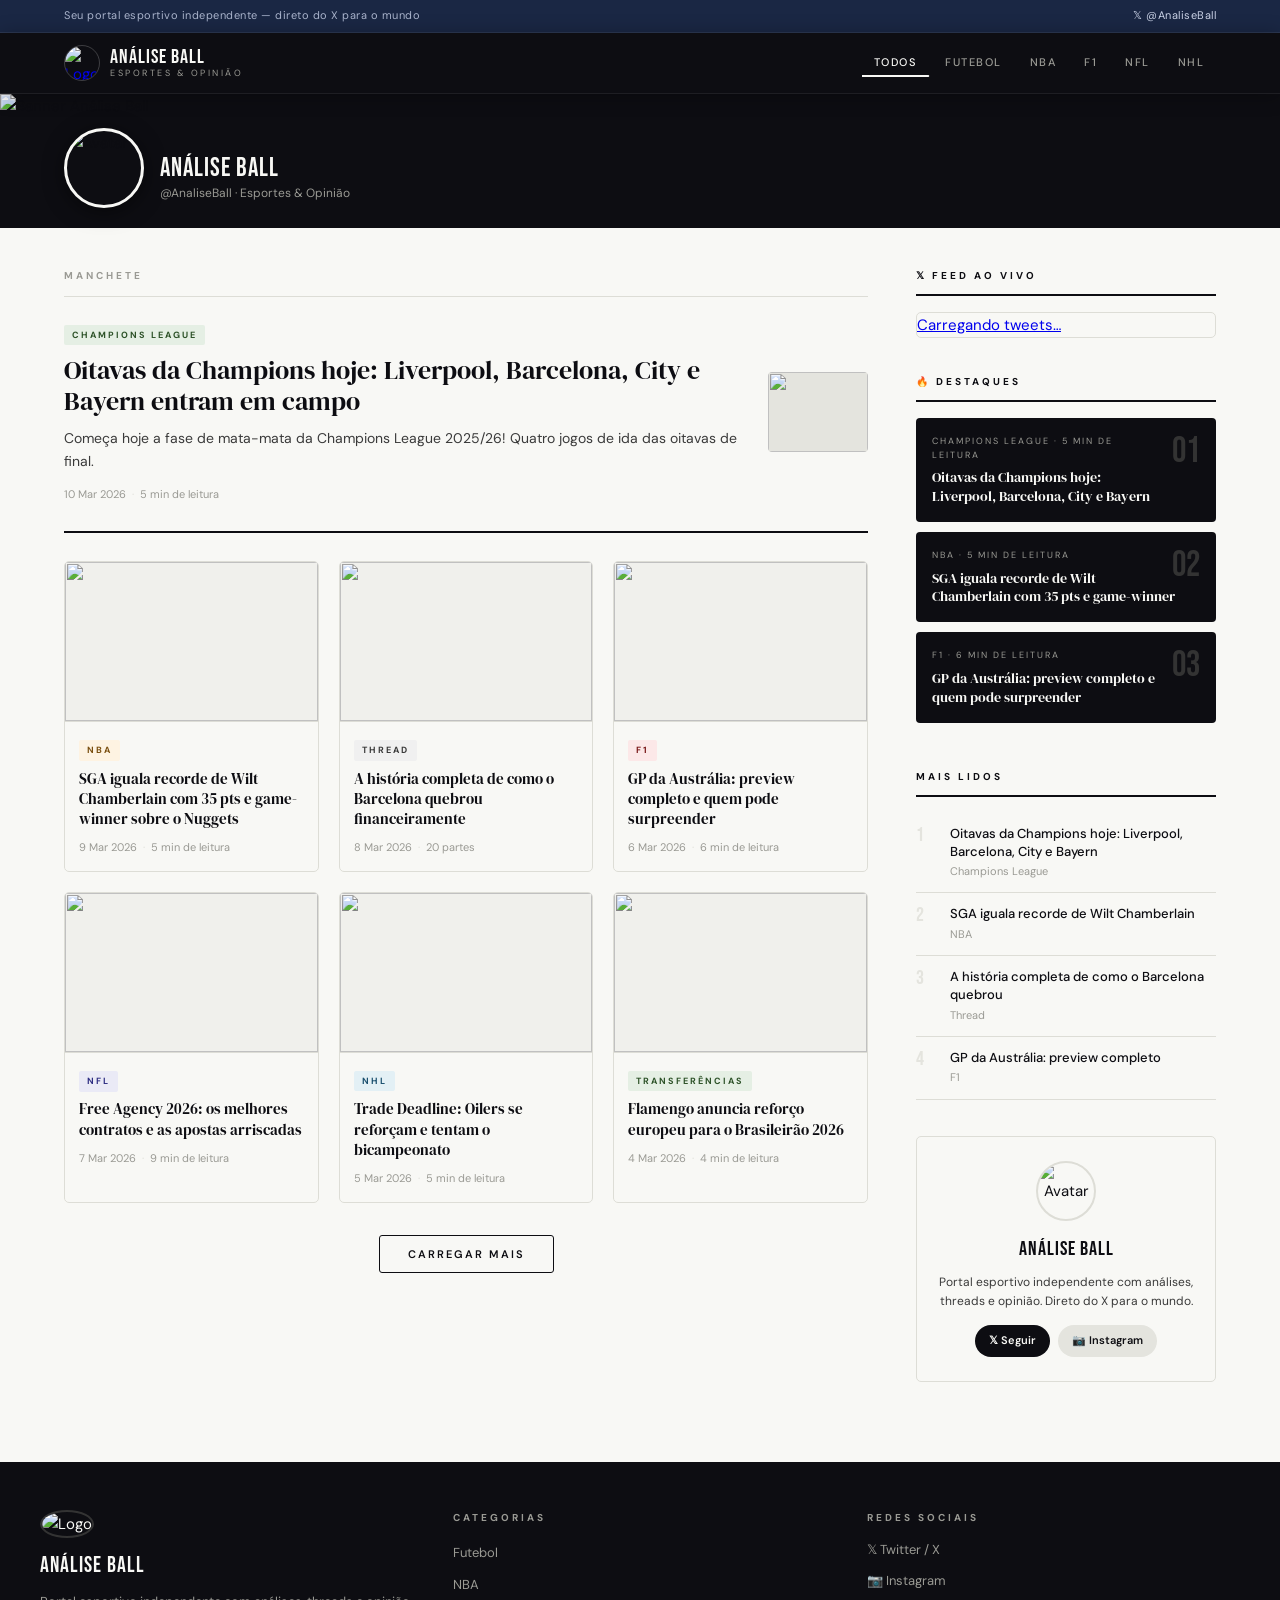
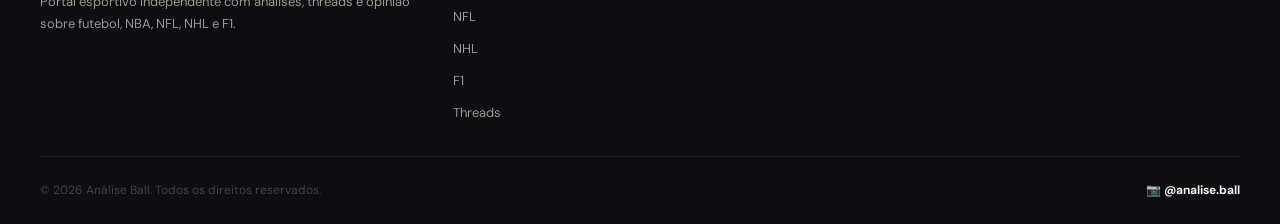
==== commit c9bebcde: "Add files via upload" ====
--- a/index.html
+++ b/index.html
@@ -4,164 +4,284 @@
   <meta charset="UTF-8" />
   <meta name="viewport" content="width=device-width, initial-scale=1.0" />
   <title>Análise Ball – Esportes, Análises e Opinião</title>
-  <link rel="icon" href="favicon.ico" type="image/x-icon" />
+  <meta name="description" content="Portal esportivo independente — análises, threads e opinião sobre futebol, NBA, NFL, NHL e F1." />
   <link rel="preconnect" href="https://fonts.googleapis.com" />
   <link rel="preconnect" href="https://fonts.gstatic.com" crossorigin />
-  <link href="https://fonts.googleapis.com/css2?family=Bebas+Neue&family=DM+Sans:wght@400;500;600;700&family=DM+Serif+Display&family=Playfair+Display:wght@400;700;900&display=swap" rel="stylesheet" />
+  <link href="https://fonts.googleapis.com/css2?family=Bebas+Neue&family=DM+Sans:wght@400;500;600;700&family=DM+Serif+Display&display=swap" rel="stylesheet" />
   <link rel="stylesheet" href="style.css" />
 </head>
 <body>
 
-  <!-- TOPBAR -->
+  <!-- ── TOPBAR ── -->
   <div class="topbar">
     <div class="topbar-inner">
       <span>Seu portal esportivo independente — direto do X para o mundo</span>
       <div class="topbar-links">
-        <a href="https://x.com/analiseball" target="_blank">𝕏 @AnaliseBall</a>
+        <a href="https://x.com/AnaliseBall" target="_blank">𝕏 @AnaliseBall</a>
       </div>
     </div>
   </div>
 
-  <!-- HEADER -->
+  <!-- ── HEADER ── -->
   <header>
     <div class="header-inner">
-      <a class="logo-wrap" href="#">
-        <img class="logo-img" src="logo.jpg" alt="Análise Ball" />
+      <a href="#" class="logo-wrap">
+        <img src="https://pbs.twimg.com/profile_images/1880710852498305024/GnVByEwP_400x400.jpg" alt="Logo Análise Ball" class="logo-img" />
         <div class="logo-text">ANÁLISE BALL<span>Esportes &amp; Opinião</span></div>
       </a>
       <nav id="main-nav">
-        <button class="nav-link active" data-cat="all" data-ball="🏆">Todos</button>
-        <button class="nav-link" data-cat="futebol" data-ball="⚽">Futebol</button>
+        <button class="nav-link active" data-cat="all" data-ball="🏟️">TODOS</button>
+        <button class="nav-link" data-cat="futebol" data-ball="⚽">FUTEBOL</button>
         <button class="nav-link" data-cat="basquete" data-ball="🏀">NBA</button>
         <button class="nav-link" data-cat="f1" data-ball="🏎️">F1</button>
+        <button class="nav-link" data-cat="nfl" data-ball="🏈">NFL</button>
+        <button class="nav-link" data-cat="nhl" data-ball="🏒">NHL</button>
       </nav>
-      <button class="hamburger" id="hamburger"><span></span><span></span><span></span></button>
+      <button class="hamburger" id="hamburger">
+        <span></span><span></span><span></span>
+      </button>
     </div>
   </header>
 
-  <!-- BANNER -->
+  <!-- ── BANNER ── -->
   <section class="banner-section">
     <div class="banner-img-wrap">
-      <img class="banner-img" src="banner.jpg" alt="Banner Análise Ball" />
+      <img src="https://pbs.twimg.com/profile_banners/1880710557219348480/1737406415/1500x500" alt="Banner Análise Ball" class="banner-img" />
+    </div>
+    <div class="banner-profile-bar">
+      <div class="banner-profile">
+        <img src="https://pbs.twimg.com/profile_images/1880710852498305024/GnVByEwP_400x400.jpg" alt="Avatar" class="banner-avatar" />
+        <div class="banner-info">
+          <div class="banner-name">ANÁLISE BALL</div>
+          <div class="banner-handle">@AnaliseBall · Esportes &amp; Opinião</div>
+        </div>
+      </div>
     </div>
   </section>
 
-  <!-- CONTENT -->
+  <!-- ── CONTENT ── -->
   <div class="content-wrap">
     <main class="posts-section">
-
-      <!-- HEADLINE — estilo manchete de jornal -->
-      <div class="section-label">Manchete</div>
-      <div class="headline-card" data-cat="futebol">
-        <div class="headline-img">
-          <img src="https://pbs.twimg.com/media/HDkT11zWsAAB83B.jpg" alt="Man United" />
-        </div>
-        <div class="headline-body">
-          <span class="post-cat futebol">Premier League</span>
-          <h2 class="headline-title">Manchester United vence bem o Aston Villa com Casemiro decisivo</h2>
-          <p class="headline-excerpt">Casemiro se mostra pilar do time. Bruno Fernandes brilha novamente e Matheus Cunha marca gol decisivo em grande atuação.</p>
-          <div class="post-footer"><span>16 Mar 2026</span><span class="dot">·</span><span>4 min de leitura</span></div>
-        </div>
-      </div>
-
-      <!-- RSS TWEETS -->
-      <div class="section-label" style="margin-top:32px;">
-        <svg xmlns="http://www.w3.org/2000/svg" width="12" height="12" viewBox="0 0 24 24" fill="currentColor" style="vertical-align:-1px;margin-right:6px;"><path d="M18.244 2.25h3.308l-7.227 8.26 8.502 11.24H16.17l-5.214-6.817L4.99 21.75H1.68l7.73-8.835L1.254 2.25H8.08l4.713 6.231zm-1.161 17.52h1.833L7.084 4.126H5.117z"/></svg>
-        Últimos tweets — @AnaliseBall
-      </div>
-      <div class="rss-tweets-grid" id="rss-tweets-grid">
-        <div class="rss-loading" id="rss-loading">
-          <div class="rss-spinner"></div>
-          <span>Carregando tweets via feed…</span>
-        </div>
-      </div>
-
-      <!-- MATÉRIAS — formato jornal: imagem esquerda, texto direita -->
-      <div class="section-label" style="margin-top:32px;">Análises &amp; Matérias</div>
-      <div class="news-list" id="news-list">
-        <!-- Gerado via JS -->
+      <div class="section-label">MANCHETE</div>
+
+      <!-- Featured post -->
+      <article class="post-featured" data-cat="futebol">
+        <div>
+          <span class="post-cat futebol">CHAMPIONS LEAGUE</span>
+          <h2 class="post-featured-title">Oitavas da Champions hoje: Liverpool, Barcelona, City e Bayern entram em campo</h2>
+          <p class="post-excerpt">Começa hoje a fase de mata-mata da Champions League 2025/26! Quatro jogos de ida das oitavas de final.</p>
+          <div class="post-footer">
+            <span>10 Mar 2026</span><span class="dot">·</span><span>5 min de leitura</span>
+          </div>
+        </div>
+        <div class="post-featured-thumb">
+          <img src="https://images.unsplash.com/photo-1522778119026-d647f0596c20?w=200&h=160&fit=crop" alt="" style="width:100%;height:100%;object-fit:cover;border-radius:4px;" />
+        </div>
+      </article>
+
+      <!-- Posts grid -->
+      <div class="posts-grid">
+
+        <article class="post-card" data-cat="basquete">
+          <div class="card-thumb">
+            <img src="https://images.unsplash.com/photo-1546519638-68e109498ffc?w=400&h=320&fit=crop" alt="" />
+          </div>
+          <div class="card-body">
+            <span class="post-cat basquete">NBA</span>
+            <h3 class="card-title">SGA iguala recorde de Wilt Chamberlain com 35 pts e game-winner sobre o Nuggets</h3>
+            <div class="post-footer">
+              <span>9 Mar 2026</span><span class="dot">·</span><span>5 min de leitura</span>
+            </div>
+          </div>
+        </article>
+
+        <article class="post-card" data-cat="futebol">
+          <div class="card-thumb">
+            <img src="https://images.unsplash.com/photo-1489944440615-453fc2b6a9a9?w=400&h=320&fit=crop" alt="" />
+          </div>
+          <div class="card-body">
+            <span class="post-cat thread">THREAD</span>
+            <h3 class="card-title">A história completa de como o Barcelona quebrou financeiramente</h3>
+            <div class="post-footer">
+              <span>8 Mar 2026</span><span class="dot">·</span><span>20 partes</span>
+            </div>
+          </div>
+        </article>
+
+        <article class="post-card" data-cat="f1">
+          <div class="card-thumb">
+            <img src="https://images.unsplash.com/photo-1568605117036-5fe5e7bab0b7?w=400&h=320&fit=crop" alt="" />
+          </div>
+          <div class="card-body">
+            <span class="post-cat f1">F1</span>
+            <h3 class="card-title">GP da Austrália: preview completo e quem pode surpreender</h3>
+            <div class="post-footer">
+              <span>6 Mar 2026</span><span class="dot">·</span><span>6 min de leitura</span>
+            </div>
+          </div>
+        </article>
+
+        <article class="post-card" data-cat="nfl">
+          <div class="card-thumb">
+            <img src="https://images.unsplash.com/photo-1566577739112-5180d4bf9390?w=400&h=320&fit=crop" alt="" />
+          </div>
+          <div class="card-body">
+            <span class="post-cat nfl">NFL</span>
+            <h3 class="card-title">Free Agency 2026: os melhores contratos e as apostas arriscadas</h3>
+            <div class="post-footer">
+              <span>7 Mar 2026</span><span class="dot">·</span><span>9 min de leitura</span>
+            </div>
+          </div>
+        </article>
+
+        <article class="post-card" data-cat="nhl">
+          <div class="card-thumb">
+            <img src="https://images.unsplash.com/photo-1580692475446-c2fabbbbf835?w=400&h=320&fit=crop" alt="" />
+          </div>
+          <div class="card-body">
+            <span class="post-cat nhl">NHL</span>
+            <h3 class="card-title">Trade Deadline: Oilers se reforçam e tentam o bicampeonato</h3>
+            <div class="post-footer">
+              <span>5 Mar 2026</span><span class="dot">·</span><span>5 min de leitura</span>
+            </div>
+          </div>
+        </article>
+
+        <article class="post-card" data-cat="futebol">
+          <div class="card-thumb">
+            <img src="https://images.unsplash.com/photo-1574629810360-7efbbe195018?w=400&h=320&fit=crop" alt="" />
+          </div>
+          <div class="card-body">
+            <span class="post-cat futebol">TRANSFERÊNCIAS</span>
+            <h3 class="card-title">Flamengo anuncia reforço europeu para o Brasileirão 2026</h3>
+            <div class="post-footer">
+              <span>4 Mar 2026</span><span class="dot">·</span><span>4 min de leitura</span>
+            </div>
+          </div>
+        </article>
+
       </div>
 
       <div class="load-more-wrap">
-        <button class="btn-load" id="load-more">Carregar mais</button>
+        <button class="btn-load" id="load-more">CARREGAR MAIS</button>
       </div>
     </main>
 
-    <!-- SIDEBAR -->
+    <!-- ── SIDEBAR ── -->
     <aside class="sidebar">
+
+      <!-- X Feed -->
       <div>
-        <div class="sidebar-title">
-          <svg xmlns="http://www.w3.org/2000/svg" width="11" height="11" viewBox="0 0 24 24" fill="currentColor" style="vertical-align:-1px;margin-right:4px;"><path d="M18.244 2.25h3.308l-7.227 8.26 8.502 11.24H16.17l-5.214-6.817L4.99 21.75H1.68l7.73-8.835L1.254 2.25H8.08l4.713 6.231zm-1.161 17.52h1.833L7.084 4.126H5.117z"/></svg>
-          Feed ao vivo
-        </div>
+        <div class="sidebar-title">𝕏 FEED AO VIVO</div>
         <div class="x-widget-wrap">
-          <a class="twitter-timeline" href="https://twitter.com/analiseball" data-height="480" data-theme="light" data-chrome="noheader nofooter noborders transparent" data-link-color="#0d0d12" data-lang="pt">Carregando tweets…</a>
-          <script async src="https://platform.twitter.com/widgets.js" charset="utf-8"></script>
-        </div>
-      </div>
+          <a class="twitter-timeline" data-height="400" data-theme="light" data-chrome="noheader nofooter noborders transparent" href="https://twitter.com/AnaliseBall">Carregando tweets…</a>
+          <script async src="https://platform.twitter.com/widgets.js"></script>
+        </div>
+      </div>
+
+      <!-- Destaques -->
       <div>
-        <div class="sidebar-title">⚽ Destaques</div>
-        <div id="threads-list"></div>
-      </div>
+        <div class="sidebar-title">🔥 DESTAQUES</div>
+        <div class="thread-card" data-cat="futebol" onclick="document.querySelector('.post-featured').click()">
+          <span class="thread-num">01</span>
+          <div class="thread-label">CHAMPIONS LEAGUE · 5 MIN DE LEITURA</div>
+          <div class="thread-title">Oitavas da Champions hoje: Liverpool, Barcelona, City e Bayern</div>
+        </div>
+        <div class="thread-card" data-cat="basquete">
+          <span class="thread-num">02</span>
+          <div class="thread-label">NBA · 5 MIN DE LEITURA</div>
+          <div class="thread-title">SGA iguala recorde de Wilt Chamberlain com 35 pts e game-winner</div>
+        </div>
+        <div class="thread-card" data-cat="f1">
+          <span class="thread-num">03</span>
+          <div class="thread-label">F1 · 6 MIN DE LEITURA</div>
+          <div class="thread-title">GP da Austrália: preview completo e quem pode surpreender</div>
+        </div>
+      </div>
+
+      <!-- Mais lidos -->
       <div>
-        <div class="sidebar-title">Mais lidos</div>
-        <div id="ranking-list"></div>
-      </div>
+        <div class="sidebar-title">MAIS LIDOS</div>
+        <div class="ranking-item">
+          <span class="rank-num">1</span>
+          <div><div class="rank-title">Oitavas da Champions hoje: Liverpool, Barcelona, City e Bayern</div><div class="rank-cat">Champions League</div></div>
+        </div>
+        <div class="ranking-item">
+          <span class="rank-num">2</span>
+          <div><div class="rank-title">SGA iguala recorde de Wilt Chamberlain</div><div class="rank-cat">NBA</div></div>
+        </div>
+        <div class="ranking-item">
+          <span class="rank-num">3</span>
+          <div><div class="rank-title">A história completa de como o Barcelona quebrou</div><div class="rank-cat">Thread</div></div>
+        </div>
+        <div class="ranking-item">
+          <span class="rank-num">4</span>
+          <div><div class="rank-title">GP da Austrália: preview completo</div><div class="rank-cat">F1</div></div>
+        </div>
+      </div>
+
+      <!-- Sobre -->
       <div class="sobre-box">
-        <img class="sobre-avatar" src="logo.jpg" alt="Logo" />
+        <img src="https://pbs.twimg.com/profile_images/1880710852498305024/GnVByEwP_400x400.jpg" alt="Avatar" class="sobre-avatar" />
         <div class="sobre-name">ANÁLISE BALL</div>
-        <p class="sobre-text">Fique por dentro de tudo o que acontece no mundo do futebol! Análises das principais ligas europeias e F1.</p>
+        <p class="sobre-text">Portal esportivo independente com análises, threads e opinião. Direto do X para o mundo.</p>
         <div class="social-links">
-          <a class="social-btn x-btn" href="https://x.com/analiseball" target="_blank">𝕏 Seguir no X</a>
-        </div>
-      </div>
+          <a href="https://x.com/AnaliseBall" target="_blank" class="social-btn x-btn">𝕏 Seguir</a>
+          <a href="https://instagram.com/analise.ball" target="_blank" class="social-btn ig-btn">📷 Instagram</a>
+        </div>
+      </div>
+
     </aside>
   </div>
 
-  <!-- MODAL -->
+  <!-- ── POST MODAL (LAYOUT JORNAL) ── -->
   <div class="post-modal" id="post-modal">
     <div class="post-modal-overlay" id="modal-overlay"></div>
     <div class="post-modal-content">
-      <button class="modal-close" id="modal-close">← Voltar</button>
-      <div class="modal-hero-img no-img" id="modal-img"></div>
-      <div class="modal-body">
-        <span class="post-cat" id="modal-cat"></span>
-        <h1 class="modal-title" id="modal-title"></h1>
-        <div class="modal-meta" id="modal-meta"></div>
-        <div class="modal-text" id="modal-text"></div>
+      <button class="modal-close" id="modal-close">← VOLTAR</button>
+      <div class="modal-newspaper-layout">
+        <div class="modal-hero-img" id="modal-img"></div>
+        <div class="modal-body">
+          <span class="post-cat" id="modal-cat"></span>
+          <h1 class="modal-title" id="modal-title"></h1>
+          <div class="modal-meta" id="modal-meta"></div>
+          <div class="modal-text" id="modal-text"></div>
+        </div>
       </div>
     </div>
   </div>
 
-  <!-- FOOTER -->
+  <!-- ── FOOTER ── -->
   <footer>
     <div class="footer-inner">
       <div class="footer-top">
         <div class="footer-brand">
-          <img class="footer-logo" src="logo.jpg" alt="Logo" />
+          <img src="https://pbs.twimg.com/profile_images/1880710852498305024/GnVByEwP_400x400.jpg" alt="Logo" class="footer-logo" />
           <div class="footer-brand-name">ANÁLISE BALL</div>
-          <p>Análises esportivas direto do X. Premier League, Serie A, Bundesliga, F1 e mais.</p>
+          <p>Portal esportivo independente com análises, threads e opinião sobre futebol, NBA, NFL, NHL e F1.</p>
         </div>
         <div>
-          <div class="footer-col-title">Ligas</div>
+          <div class="footer-col-title">CATEGORIAS</div>
           <ul class="footer-links">
-            <li><a href="#">Premier League</a></li>
-            <li><a href="#">Serie A</a></li>
-            <li><a href="#">Bundesliga</a></li>
+            <li><a href="#">Futebol</a></li>
+            <li><a href="#">NBA</a></li>
+            <li><a href="#">NFL</a></li>
+            <li><a href="#">NHL</a></li>
             <li><a href="#">F1</a></li>
-            <li><a href="#">Copa do Brasil</a></li>
+            <li><a href="#">Threads</a></li>
           </ul>
         </div>
         <div>
-          <div class="footer-col-title">Redes</div>
+          <div class="footer-col-title">REDES SOCIAIS</div>
           <div class="footer-social">
-            <a class="footer-social-link" href="https://x.com/analiseball" target="_blank">𝕏 Twitter / X</a>
+            <a href="https://x.com/AnaliseBall" target="_blank" class="footer-social-link">𝕏 Twitter / X</a>
+            <a href="https://instagram.com/analise.ball" target="_blank" class="footer-social-link">📷 Instagram</a>
           </div>
         </div>
       </div>
       <div class="footer-bottom">
         <span>© 2026 Análise Ball. Todos os direitos reservados.</span>
-        <a class="footer-ig" href="https://x.com/analiseball" target="_blank">Siga <strong>@AnaliseBall</strong></a>
+        <a href="https://instagram.com/analise.ball" target="_blank" class="footer-ig">📷 <strong>@analise.ball</strong></a>
       </div>
     </div>
   </footer>
--- a/style.css
+++ b/style.css
@@ -1,203 +1,718 @@
 *, *::before, *::after { box-sizing: border-box; margin: 0; padding: 0; }
+
 :root {
-  --black: #0d0d12; --white: #f8f8f5; --off-white: #f0f0ec;
-  --gray-light: #e4e4de; --gray-mid: #9a9a94; --gray-dark: #3a3a3a;
-  --border: #ddddd6; --accent-navy: #1a2744; --rule: #111;
-}
+  --black: #0d0d12;
+  --navy: #111827;
+  --white: #f8f8f5;
+  --off-white: #f0f0ec;
+  --gray-light: #e4e4de;
+  --gray-mid: #9a9a94;
+  --gray-dark: #3a3a3a;
+  --border: #ddddd6;
+  --accent-navy: #1a2744;
+}
+
 html { scroll-behavior: smooth; }
-body { background: var(--white); color: var(--black); font-family: 'DM Sans', sans-serif; font-size: 15px; line-height: 1.6; overflow-x: hidden; }
+
+body {
+  background: var(--white);
+  color: var(--black);
+  font-family: 'DM Sans', sans-serif;
+  font-size: 15px;
+  line-height: 1.6;
+  overflow-x: hidden;
+}
 
 /* ── TOPBAR ── */
-.topbar { background: var(--accent-navy); color: #aab4cc; font-size: 11px; }
-.topbar-inner { max-width: 1200px; margin: 0 auto; padding: 7px 24px; display: flex; justify-content: space-between; align-items: center; gap: 16px; }
-.topbar-links a { color: #ccd4e8; text-decoration: none; }
+.topbar {
+  background: var(--accent-navy);
+  color: #aab4cc;
+  font-size: 11px;
+  letter-spacing: 0.5px;
+  border-bottom: 1px solid rgba(255,255,255,0.08);
+}
+.topbar-inner {
+  max-width: 1200px;
+  margin: 0 auto;
+  padding: 7px 24px;
+  display: flex;
+  justify-content: space-between;
+  align-items: center;
+  gap: 16px;
+}
+.topbar-links { display: flex; gap: 12px; align-items: center; flex-shrink: 0; }
+.topbar-links a { color: #ccd4e8; text-decoration: none; transition: color 0.2s; }
 .topbar-links a:hover { color: #fff; }
+.sep { color: #4a5568; }
 
 /* ── HEADER ── */
-header { position: sticky; top: 0; z-index: 100; background: var(--black); border-bottom: 1px solid rgba(255,255,255,0.07); box-shadow: 0 2px 20px rgba(0,0,0,0.3); }
-.header-inner { max-width: 1200px; margin: 0 auto; padding: 0 24px; display: flex; align-items: center; justify-content: space-between; height: 60px; gap: 24px; }
-.logo-wrap { display: flex; align-items: center; gap: 10px; text-decoration: none; }
-.logo-img { width: 36px; height: 36px; border-radius: 4px; object-fit: cover; border: 1px solid rgba(255,255,255,0.15); }
-.logo-text { font-family: 'Bebas Neue', cursive; font-size: 20px; color: #f8f8f5; letter-spacing: 1px; line-height: 1; }
-.logo-text span { display: block; font-family: 'DM Sans', sans-serif; font-size: 9px; letter-spacing: 2.5px; color: var(--gray-mid); text-transform: uppercase; margin-top: 2px; }
-nav { display: flex; align-items: center; gap: 4px; overflow-x: auto; scrollbar-width: none; }
+header {
+  position: sticky;
+  top: 0;
+  z-index: 100;
+  background: var(--black);
+  border-bottom: 1px solid rgba(255,255,255,0.07);
+  box-shadow: 0 2px 20px rgba(0,0,0,0.3);
+}
+.header-inner {
+  max-width: 1200px;
+  margin: 0 auto;
+  padding: 0 24px;
+  display: flex;
+  align-items: center;
+  justify-content: space-between;
+  height: 60px;
+  gap: 24px;
+}
+.logo-wrap {
+  display: flex;
+  align-items: center;
+  gap: 10px;
+  text-decoration: none;
+  flex-shrink: 0;
+}
+.logo-img {
+  width: 36px;
+  height: 36px;
+  border-radius: 50%;
+  object-fit: cover;
+  border: 1.5px solid rgba(255,255,255,0.2);
+}
+.logo-text {
+  font-family: 'Bebas Neue', cursive;
+  font-size: 20px;
+  color: #f8f8f5;
+  letter-spacing: 1px;
+  line-height: 1;
+}
+.logo-text span {
+  display: block;
+  font-family: 'DM Sans', sans-serif;
+  font-size: 9px;
+  letter-spacing: 2.5px;
+  font-weight: 400;
+  color: var(--gray-mid);
+  text-transform: uppercase;
+  margin-top: 2px;
+}
+nav {
+  display: flex;
+  align-items: center;
+  gap: 4px;
+  overflow-x: auto;
+  scrollbar-width: none;
+}
 nav::-webkit-scrollbar { display: none; }
-.nav-link { font-size: 11px; font-weight: 500; letter-spacing: 1.5px; text-transform: uppercase; color: var(--gray-mid); padding: 6px 12px 8px; white-space: nowrap; border: none; background: none; cursor: pointer; font-family: 'DM Sans', sans-serif; position: relative; transition: color 0.2s; }
-.nav-link::after { content:''; position: absolute; bottom: 0; left: 50%; transform: translateX(-50%); width: 0; height: 2px; background: #f8f8f5; transition: width 0.25s; }
-.nav-link::before { content: attr(data-ball); position: absolute; top: -28px; left: 50%; transform: translateX(-50%) translateY(6px); font-size: 16px; opacity: 0; transition: all 0.2s; pointer-events: none; }
+.nav-link {
+  font-size: 11px;
+  font-weight: 500;
+  letter-spacing: 1.5px;
+  text-transform: uppercase;
+  color: var(--gray-mid);
+  text-decoration: none;
+  padding: 6px 12px 8px;
+  white-space: nowrap;
+  border: none;
+  background: none;
+  cursor: pointer;
+  font-family: 'DM Sans', sans-serif;
+  position: relative;
+  transition: color 0.2s;
+}
+
+.nav-link::after {
+  content: '';
+  position: absolute;
+  bottom: 0;
+  left: 50%;
+  transform: translateX(-50%);
+  width: 0;
+  height: 2px;
+  background: #f8f8f5;
+  border-radius: 2px;
+  transition: width 0.25s ease;
+}
+
+.nav-link::before {
+  content: attr(data-ball);
+  position: absolute;
+  top: -28px;
+  left: 50%;
+  transform: translateX(-50%) translateY(6px);
+  font-size: 16px;
+  opacity: 0;
+  transition: opacity 0.2s ease, transform 0.25s ease;
+  pointer-events: none;
+  line-height: 1;
+}
+
 .nav-link:hover { color: #f8f8f5; }
 .nav-link:hover::after { width: 100%; }
-.nav-link:hover::before { opacity: 1; transform: translateX(-50%) translateY(0); }
+.nav-link:hover::before {
+  opacity: 1;
+  transform: translateX(-50%) translateY(0);
+}
+
 .nav-link.active { color: #f8f8f5; }
 .nav-link.active::after { width: 100%; }
-.hamburger { display: none; flex-direction: column; gap: 5px; cursor: pointer; background: none; border: none; padding: 4px; }
-.hamburger span { width: 22px; height: 2px; background: #f8f8f5; display: block; }
-
-/* ── BANNER ── */
-.banner-section { background: var(--white); border-bottom: 3px double var(--black); }
-.banner-img-wrap { max-width: 1200px; margin: 0 auto; overflow: hidden; }
-.banner-img { width: 100%; height: auto; display: block; }
-
-/* ── CONTENT ── */
-.content-wrap { max-width: 1200px; margin: 0 auto; padding: 32px 24px 80px; display: grid; grid-template-columns: 1fr 300px; gap: 48px; }
-.section-label { font-size: 10px; font-weight: 700; letter-spacing: 3px; text-transform: uppercase; color: var(--gray-mid); margin-bottom: 20px; padding-bottom: 10px; border-bottom: 1px solid var(--border); }
-
-/* ══════════════════════════════════════════ */
-/* ── HEADLINE (manchete principal)        ── */
-/* ══════════════════════════════════════════ */
-.headline-card { display: grid; grid-template-columns: 1fr 1fr; gap: 28px; padding-bottom: 28px; margin-bottom: 8px; border-bottom: 3px solid var(--black); cursor: pointer; transition: opacity 0.2s; }
-.headline-card:hover { opacity: 0.9; }
-.headline-img { border-radius: 4px; overflow: hidden; aspect-ratio: 16/10; }
-.headline-img img { width: 100%; height: 100%; object-fit: cover; display: block; transition: transform 0.4s; }
-.headline-card:hover .headline-img img { transform: scale(1.03); }
-.headline-body { display: flex; flex-direction: column; justify-content: center; gap: 10px; }
-.headline-title { font-family: 'Playfair Display', 'DM Serif Display', serif; font-size: 28px; line-height: 1.2; font-weight: 900; color: var(--black); }
-.headline-excerpt { font-size: 14px; color: var(--gray-dark); line-height: 1.6; }
-
-/* ══════════════════════════════════════════════════ */
-/* ── NEWS LIST (cards horizontais estilo jornal)  ── */
-/* ══════════════════════════════════════════════════ */
-.news-list { display: flex; flex-direction: column; gap: 0; }
-.news-item { display: grid; grid-template-columns: 200px 1fr; gap: 20px; padding: 20px 0; border-bottom: 1px solid var(--border); cursor: pointer; transition: background 0.2s; align-items: center; }
-.news-item:first-child { padding-top: 0; }
-.news-item:hover { opacity: 0.85; }
-.news-thumb { width: 200px; height: 130px; border-radius: 4px; overflow: hidden; flex-shrink: 0; }
-.news-thumb img { width: 100%; height: 100%; object-fit: cover; display: block; transition: transform 0.3s; }
-.news-item:hover .news-thumb img { transform: scale(1.04); }
-.news-body { display: flex; flex-direction: column; gap: 6px; }
-.news-title { font-family: 'Playfair Display', 'DM Serif Display', serif; font-size: 18px; line-height: 1.3; font-weight: 700; color: var(--black); }
-.news-excerpt { font-size: 13px; color: var(--gray-dark); line-height: 1.55; display: -webkit-box; -webkit-line-clamp: 2; -webkit-box-orient: vertical; overflow: hidden; }
-
-/* ── RSS TWEETS ── */
-.rss-tweets-grid { display: grid; grid-template-columns: repeat(2, 1fr); gap: 16px; margin-bottom: 12px; }
-.rss-tweet-card { background: var(--white); border: 1px solid var(--border); border-radius: 6px; padding: 16px; transition: transform 0.2s, box-shadow 0.2s; cursor: pointer; display: flex; flex-direction: column; gap: 10px; text-decoration: none; color: inherit; }
-.rss-tweet-card:hover { transform: translateY(-2px); box-shadow: 0 6px 24px rgba(0,0,0,0.08); }
-.rss-tweet-header { display: flex; align-items: center; gap: 8px; }
-.rss-tweet-avatar { width: 32px; height: 32px; border-radius: 4px; object-fit: cover; border: 1px solid var(--border); }
-.rss-tweet-author { display: flex; flex-direction: column; }
-.rss-tweet-name { font-size: 12px; font-weight: 700; }
-.rss-tweet-handle { font-size: 11px; color: var(--gray-mid); }
-.rss-tweet-x-logo { margin-left: auto; width: 16px; height: 16px; opacity: 0.4; }
-.rss-tweet-card:hover .rss-tweet-x-logo { opacity: 0.8; }
-.rss-tweet-text { font-size: 13px; line-height: 1.55; color: var(--gray-dark); display: -webkit-box; -webkit-line-clamp: 4; -webkit-box-orient: vertical; overflow: hidden; }
-.rss-tweet-media { width: 100%; border-radius: 6px; overflow: hidden; max-height: 180px; }
-.rss-tweet-media img { width: 100%; height: 100%; object-fit: cover; display: block; }
-.rss-tweet-footer { display: flex; font-size: 11px; color: var(--gray-mid); margin-top: auto; padding-top: 8px; border-top: 1px solid var(--border); }
-.rss-tweet-date { margin-left: auto; font-size: 10px; }
-.rss-loading { grid-column: 1/-1; display: flex; align-items: center; justify-content: center; gap: 10px; padding: 32px; color: var(--gray-mid); font-size: 12px; letter-spacing: 1px; text-transform: uppercase; }
-.rss-spinner { width: 18px; height: 18px; border: 2px solid var(--border); border-top-color: var(--black); border-radius: 50%; animation: spin 0.8s linear infinite; }
-@keyframes spin { to { transform: rotate(360deg); } }
-.rss-empty { grid-column: 1/-1; text-align: center; padding: 24px; color: var(--gray-mid); font-size: 13px; }
-.rss-empty a { color: var(--black); font-weight: 600; text-decoration: none; }
-
-/* ── CATEGORIES ── */
-.post-cat { display: inline-block; font-size: 9px; font-weight: 700; letter-spacing: 2px; text-transform: uppercase; padding: 3px 8px; border-radius: 2px; }
+.hamburger {
+  display: none;
+  flex-direction: column;
+  gap: 5px;
+  cursor: pointer;
+  background: none;
+  border: none;
+  padding: 4px;
+  flex-shrink: 0;
+}
+.hamburger span { width: 22px; height: 2px; background: #f8f8f5; display: block; transition: all 0.3s; }
+
+/* ── BANNER SECTION ── */
+.banner-section {
+  background: var(--black);
+  position: relative;
+}
+.banner-img-wrap {
+  width: 100%;
+  overflow: hidden;
+  background: var(--black);
+}
+.banner-img {
+  width: 100%;
+  height: auto;
+  display: block;
+}
+.banner-profile-bar {
+  background: var(--black);
+  width: 100%;
+  margin-top: -2px;
+  position: relative;
+  z-index: 2;
+}
+.banner-profile {
+  max-width: 1200px;
+  margin: 0 auto;
+  padding: 12px 24px 20px;
+  display: flex;
+  align-items: flex-end;
+  gap: 16px;
+}
+.banner-avatar {
+  width: 80px;
+  height: 80px;
+  border-radius: 50%;
+  border: 3px solid var(--white);
+  object-fit: cover;
+  flex-shrink: 0;
+  box-shadow: 0 4px 20px rgba(0,0,0,0.5);
+}
+.banner-info { padding-bottom: 4px; }
+.banner-name {
+  font-family: 'Bebas Neue', cursive;
+  font-size: 26px;
+  color: #f8f8f5;
+  letter-spacing: 1px;
+  line-height: 1;
+}
+.banner-handle {
+  font-size: 12px;
+  color: var(--gray-mid);
+  margin-top: 2px;
+}
+
+/* ── CONTENT LAYOUT ── */
+.content-wrap {
+  max-width: 1200px;
+  margin: 0 auto;
+  padding: 40px 24px 80px;
+  display: grid;
+  grid-template-columns: 1fr 300px;
+  gap: 48px;
+}
+
+/* ── SECTION LABEL ── */
+.section-label {
+  font-size: 10px;
+  font-weight: 700;
+  letter-spacing: 3px;
+  text-transform: uppercase;
+  color: var(--gray-mid);
+  margin-bottom: 24px;
+  padding-bottom: 12px;
+  border-bottom: 1px solid var(--border);
+}
+
+/* ── FEATURED POST ── */
+.post-featured {
+  display: grid;
+  grid-template-columns: 1fr 100px;
+  gap: 20px;
+  align-items: center;
+  padding: 0 0 28px;
+  margin-bottom: 28px;
+  border-bottom: 2px solid var(--black);
+  cursor: pointer;
+  transition: opacity 0.2s;
+}
+.post-featured:hover { opacity: 0.8; }
+.post-featured-title {
+  font-family: 'DM Serif Display', serif;
+  font-size: 26px;
+  line-height: 1.2;
+  font-weight: 400;
+  margin: 10px 0 10px;
+  color: var(--black);
+}
+.post-featured-thumb {
+  width: 100px;
+  height: 80px;
+  background: var(--gray-light);
+  border-radius: 4px;
+  display: flex;
+  align-items: center;
+  justify-content: center;
+  font-size: 36px;
+  overflow: hidden;
+}
+
+/* ── POSTS GRID ── */
+.posts-grid {
+  display: grid;
+  grid-template-columns: repeat(3, 1fr);
+  gap: 20px;
+}
+.post-card {
+  background: var(--white);
+  border: 1px solid var(--border);
+  border-radius: 5px;
+  overflow: hidden;
+  cursor: pointer;
+  transition: transform 0.2s, box-shadow 0.2s;
+}
+.post-card:hover {
+  transform: translateY(-3px);
+  box-shadow: 0 8px 28px rgba(0,0,0,0.1);
+}
+.card-thumb {
+  width: 100%;
+  height: 160px;
+  background: var(--off-white);
+  display: flex;
+  align-items: center;
+  justify-content: center;
+  font-size: 36px;
+  border-bottom: 1px solid var(--border);
+  overflow: hidden;
+}
+.card-thumb img {
+  width: 100%;
+  height: 100%;
+  object-fit: cover;
+  display: block;
+  transition: transform 0.3s ease;
+}
+.post-card:hover .card-thumb img { transform: scale(1.04); }
+.card-body { padding: 14px; }
+.card-title {
+  font-family: 'DM Serif Display', serif;
+  font-size: 15px;
+  line-height: 1.35;
+  font-weight: 400;
+  margin: 8px 0 10px;
+  color: var(--black);
+}
+
+/* ── CATEGORY BADGES ── */
+.post-cat {
+  display: inline-block;
+  font-size: 9px;
+  font-weight: 700;
+  letter-spacing: 2px;
+  text-transform: uppercase;
+  padding: 3px 8px;
+  border-radius: 2px;
+}
 .post-cat.futebol { background: #e5efe4; color: #2d5228; }
 .post-cat.basquete { background: #fef3e2; color: #7a4f10; }
+.post-cat.nfl { background: #eaeaf6; color: #2e2e82; }
 .post-cat.f1 { background: #fce8e8; color: #7a1a1a; }
-.post-footer { display: flex; align-items: center; gap: 6px; font-size: 11px; color: var(--gray-mid); }
+.post-cat.nhl { background: #e3f0f5; color: #1a4f6e; }
+.post-cat.thread { background: #f0f0f0; color: #3a3a3a; }
+
+/* ── POST FOOTER ── */
+.post-footer {
+  display: flex;
+  align-items: center;
+  gap: 6px;
+  font-size: 11px;
+  color: var(--gray-mid);
+  flex-wrap: wrap;
+}
 .dot { color: var(--border); }
-
+.post-excerpt {
+  font-size: 14px;
+  color: var(--gray-dark);
+  line-height: 1.65;
+  margin-bottom: 12px;
+}
+
+/* ── LOAD MORE ── */
 .load-more-wrap { text-align: center; padding: 32px 0 0; }
-.btn-load { font-size: 11px; font-weight: 600; letter-spacing: 2px; text-transform: uppercase; color: var(--black); background: none; border: 1.5px solid var(--black); padding: 11px 28px; border-radius: 3px; cursor: pointer; font-family: 'DM Sans', sans-serif; transition: all 0.2s; }
+.btn-load {
+  font-size: 11px;
+  font-weight: 600;
+  letter-spacing: 2px;
+  text-transform: uppercase;
+  color: var(--black);
+  background: none;
+  border: 1.5px solid var(--black);
+  padding: 11px 28px;
+  border-radius: 3px;
+  cursor: pointer;
+  transition: all 0.2s;
+  font-family: 'DM Sans', sans-serif;
+}
 .btn-load:hover { background: var(--black); color: var(--white); }
 
 /* ── SIDEBAR ── */
-.sidebar { display: flex; flex-direction: column; gap: 32px; }
-.sidebar-title { font-size: 10px; font-weight: 700; letter-spacing: 3px; text-transform: uppercase; color: var(--black); margin-bottom: 14px; padding-bottom: 10px; border-bottom: 2px solid var(--black); }
-.thread-card { background: var(--black); color: #f8f8f5; padding: 14px; border-radius: 4px; margin-bottom: 8px; cursor: pointer; transition: background 0.2s; }
+.sidebar { display: flex; flex-direction: column; gap: 36px; }
+.sidebar-title {
+  font-size: 10px;
+  font-weight: 700;
+  letter-spacing: 3px;
+  text-transform: uppercase;
+  color: var(--black);
+  margin-bottom: 16px;
+  padding-bottom: 10px;
+  border-bottom: 2px solid var(--black);
+}
+.thread-card {
+  background: var(--black);
+  color: #f8f8f5;
+  padding: 16px;
+  border-radius: 4px;
+  margin-bottom: 10px;
+  cursor: pointer;
+  transition: background 0.2s;
+}
 .thread-card:hover { background: #1f1f1f; }
-.thread-num { font-family: 'Bebas Neue', cursive; font-size: 32px; color: #333; float: right; line-height: 1; margin-left: 8px; }
-.thread-label { font-size: 9px; letter-spacing: 2px; text-transform: uppercase; color: var(--gray-mid); margin-bottom: 4px; }
-.thread-title { font-family: 'DM Serif Display', serif; font-size: 13px; line-height: 1.35; }
-.ranking-item { display: flex; gap: 12px; align-items: flex-start; padding: 10px 0; border-bottom: 1px solid var(--border); cursor: pointer; transition: opacity 0.2s; }
-.ranking-item:hover { opacity: 0.7; }
-.rank-num { font-family: 'Bebas Neue', cursive; font-size: 20px; color: var(--gray-light); line-height: 1; min-width: 22px; }
+.thread-num {
+  font-family: 'Bebas Neue', cursive;
+  font-size: 36px;
+  color: #333;
+  float: right;
+  line-height: 1;
+  margin-left: 8px;
+}
+.thread-label { font-size: 9px; letter-spacing: 2px; text-transform: uppercase; color: var(--gray-mid); margin-bottom: 6px; }
+.thread-title { font-family: 'DM Serif Display', serif; font-size: 14px; line-height: 1.35; }
+.ranking-item {
+  display: flex;
+  gap: 12px;
+  align-items: flex-start;
+  padding: 12px 0;
+  border-bottom: 1px solid var(--border);
+}
+.rank-num {
+  font-family: 'Bebas Neue', cursive;
+  font-size: 20px;
+  color: var(--gray-light);
+  line-height: 1;
+  min-width: 22px;
+}
 .rank-title { font-size: 13px; font-weight: 500; line-height: 1.4; }
 .rank-cat { font-size: 11px; color: var(--gray-mid); margin-top: 2px; }
-.sobre-box { text-align: center; padding: 20px 16px; border: 1px solid var(--border); border-radius: 5px; }
-.sobre-avatar { width: 52px; height: 52px; border-radius: 4px; object-fit: cover; margin: 0 auto 10px; display: block; border: 1px solid var(--border); }
-.sobre-name { font-family: 'Bebas Neue', cursive; font-size: 18px; letter-spacing: 1px; margin-bottom: 6px; }
-.sobre-text { font-size: 11px; color: var(--gray-dark); line-height: 1.5; margin-bottom: 12px; }
-.social-links { display: flex; justify-content: center; }
-.social-btn { font-size: 11px; font-weight: 600; padding: 7px 14px; border-radius: 20px; text-decoration: none; transition: all 0.2s; }
+.sobre-box {
+  text-align: center;
+  padding: 24px 16px;
+  border: 1px solid var(--border);
+  border-radius: 5px;
+}
+.sobre-avatar {
+  width: 60px;
+  height: 60px;
+  border-radius: 50%;
+  object-fit: cover;
+  margin: 0 auto 12px;
+  display: block;
+  border: 2px solid var(--border);
+}
+.sobre-name { font-family: 'Bebas Neue', cursive; font-size: 20px; letter-spacing: 1px; margin-bottom: 8px; }
+.sobre-text { font-size: 12px; color: var(--gray-dark); line-height: 1.6; margin-bottom: 14px; }
+.social-links { display: flex; justify-content: center; gap: 8px; }
+.social-btn {
+  font-size: 11px;
+  font-weight: 600;
+  padding: 7px 14px;
+  border-radius: 20px;
+  text-decoration: none;
+  transition: all 0.2s;
+}
 .x-btn { background: var(--black); color: var(--white); }
 .x-btn:hover { background: #222; }
-.x-widget-wrap { border: 1px solid var(--border); border-radius: 5px; overflow: hidden; max-height: 480px; overflow-y: auto; scrollbar-width: thin; }
-.x-widget-wrap iframe { width: 100% !important; border: none !important; }
-
-/* ══════════════════════════════════════════ */
-/* ── MODAL — FORMATO JORNAL / EDITORIAL ── */
-/* ══════════════════════════════════════════ */
-.post-modal { display: none; position: fixed; inset: 0; z-index: 1000; }
+.ig-btn { background: var(--gray-light); color: var(--black); }
+.ig-btn:hover { background: var(--border); }
+
+/* ══════════════════════════════════════════════
+   POST MODAL — LAYOUT JORNAL
+   (foto esquerda + texto direita, lado a lado)
+   ══════════════════════════════════════════════ */
+.post-modal {
+  display: none;
+  position: fixed;
+  inset: 0;
+  z-index: 1000;
+}
 .post-modal.open { display: block; }
-.post-modal-overlay { position: absolute; inset: 0; background: rgba(0,0,0,0.6); backdrop-filter: blur(3px); cursor: pointer; }
-.post-modal-content { position: absolute; inset: 0; margin: 20px auto; max-width: 820px; background: var(--white); border-radius: 8px; overflow-y: auto; animation: modalIn 0.3s ease; scrollbar-width: thin; }
-@keyframes modalIn { from { opacity:0; transform: translateY(20px); } to { opacity:1; transform: translateY(0); } }
-.modal-close { position: sticky; top: 0; z-index: 10; display: flex; align-items: center; gap: 8px; background: var(--white); border: none; border-bottom: 1px solid var(--border); width: 100%; padding: 12px 24px; font-size: 12px; font-weight: 600; letter-spacing: 1.5px; text-transform: uppercase; color: var(--gray-mid); cursor: pointer; font-family: 'DM Sans', sans-serif; }
+
+.post-modal-overlay {
+  position: absolute;
+  inset: 0;
+  background: rgba(0,0,0,0.6);
+  backdrop-filter: blur(3px);
+  cursor: pointer;
+}
+
+.post-modal-content {
+  position: absolute;
+  top: 0;
+  right: 0;
+  bottom: 0;
+  left: 0;
+  margin: 32px auto;
+  max-width: 1100px;
+  width: calc(100% - 48px);
+  background: var(--white);
+  border-radius: 8px;
+  overflow-y: auto;
+  animation: modalIn 0.35s cubic-bezier(0.22, 1, 0.36, 1);
+  scrollbar-width: thin;
+}
+
+@keyframes modalIn {
+  from { opacity: 0; transform: translateY(24px) scale(0.98); }
+  to   { opacity: 1; transform: translateY(0) scale(1); }
+}
+
+.modal-close {
+  position: sticky;
+  top: 0;
+  z-index: 10;
+  display: flex;
+  align-items: center;
+  gap: 8px;
+  background: var(--white);
+  border: none;
+  border-bottom: 1px solid var(--border);
+  width: 100%;
+  padding: 14px 24px;
+  font-size: 12px;
+  font-weight: 600;
+  letter-spacing: 1.5px;
+  text-transform: uppercase;
+  color: var(--gray-mid);
+  cursor: pointer;
+  font-family: 'DM Sans', sans-serif;
+  transition: color 0.2s;
+}
 .modal-close:hover { color: var(--black); }
-.modal-hero-img { width: 100%; background: #111; line-height: 0; }
-.modal-hero-img img { width: 100%; height: auto; display: block; max-height: 480px; object-fit: contain; margin: 0 auto; }
-.modal-hero-img.no-img { display: none; }
-.modal-body { padding: 36px 48px 56px; max-width: 660px; margin: 0 auto; }
-.modal-title { font-family: 'Playfair Display', 'DM Serif Display', serif; font-size: clamp(26px,4vw,36px); font-weight: 900; line-height: 1.15; margin: 12px 0 20px; color: var(--black); }
-.modal-meta { font-size: 13px; color: var(--gray-mid); margin-bottom: 28px; padding-bottom: 20px; border-bottom: 2px solid var(--black); display: flex; gap: 8px; align-items: center; }
-.modal-text { font-size: 17px; line-height: 1.85; color: #2a2a2a; }
-.modal-text p { margin-bottom: 22px; }
+
+/* Layout jornal: imagem + conteúdo lado a lado */
+.modal-newspaper-layout {
+  display: grid;
+  grid-template-columns: 1fr 1fr;
+  min-height: calc(100% - 49px);
+}
+
+/* Coluna da imagem (esquerda) */
+.modal-hero-img {
+  position: sticky;
+  top: 49px;
+  height: calc(100vh - 113px);
+  background: var(--gray-light);
+  overflow: hidden;
+}
+.modal-hero-img img {
+  width: 100%;
+  height: 100%;
+  object-fit: cover;
+  display: block;
+  transition: transform 0.6s ease;
+}
+.modal-hero-img:hover img {
+  transform: scale(1.02);
+}
+.modal-hero-img.no-img {
+  background: linear-gradient(135deg, var(--black) 0%, #1a2744 100%);
+  display: flex;
+  align-items: center;
+  justify-content: center;
+}
+.modal-hero-img.no-img::after {
+  content: '⚽';
+  font-size: 64px;
+  opacity: 0.15;
+}
+
+/* Coluna do texto (direita) */
+.modal-body {
+  padding: 40px 44px 60px;
+  overflow-y: auto;
+}
+
+.modal-title {
+  font-family: 'DM Serif Display', serif;
+  font-size: clamp(24px, 2.5vw, 34px);
+  font-weight: 400;
+  line-height: 1.2;
+  margin: 16px 0 16px;
+  color: var(--black);
+}
+
+.modal-meta {
+  font-size: 12px;
+  color: var(--gray-mid);
+  margin-bottom: 28px;
+  padding-bottom: 24px;
+  border-bottom: 1px solid var(--border);
+  display: flex;
+  gap: 8px;
+  align-items: center;
+  flex-wrap: wrap;
+}
+
+.modal-text {
+  font-size: 16px;
+  line-height: 1.85;
+  color: #2a2a2a;
+}
+.modal-text p { margin-bottom: 20px; }
 .modal-text p:last-child { margin-bottom: 0; }
-.modal-text strong { font-weight: 700; color: var(--black); }
+
+/* ── X WIDGET ── */
+.x-widget-wrap {
+  border: 1px solid var(--border);
+  border-radius: 5px;
+  overflow: hidden;
+  max-height: 500px;
+  overflow-y: auto;
+  scrollbar-width: thin;
+  scrollbar-color: var(--border) transparent;
+}
+.x-widget-wrap iframe {
+  width: 100% !important;
+  border: none !important;
+}
 
 /* ── FOOTER ── */
-footer { background: var(--black); color: #f8f8f5; padding: 48px 24px 24px; }
+footer {
+  background: var(--black);
+  color: #f8f8f5;
+  padding: 48px 24px 24px;
+}
 .footer-inner { max-width: 1200px; margin: 0 auto; }
-.footer-top { display: grid; grid-template-columns: 1fr 1fr 1fr; gap: 40px; padding-bottom: 32px; border-bottom: 1px solid #1f1f1f; margin-bottom: 24px; }
-.footer-logo { width: 40px; height: 40px; border-radius: 4px; object-fit: cover; margin-bottom: 10px; border: 1px solid #333; }
+.footer-top {
+  display: grid;
+  grid-template-columns: 1fr 1fr 1fr;
+  gap: 40px;
+  padding-bottom: 32px;
+  border-bottom: 1px solid #1f1f1f;
+  margin-bottom: 24px;
+}
+.footer-logo { width: 48px; height: 48px; border-radius: 50%; object-fit: cover; margin-bottom: 10px; border: 2px solid #333; }
 .footer-brand-name { font-family: 'Bebas Neue', cursive; font-size: 22px; letter-spacing: 1px; margin-bottom: 8px; }
 .footer-brand p { font-size: 13px; color: var(--gray-mid); line-height: 1.7; }
 .footer-col-title { font-size: 10px; font-weight: 700; letter-spacing: 3px; text-transform: uppercase; color: var(--gray-mid); margin-bottom: 14px; }
 .footer-links { list-style: none; display: flex; flex-direction: column; gap: 8px; }
-.footer-links a { font-size: 13px; color: var(--gray-mid); text-decoration: none; }
+.footer-links a { font-size: 13px; color: var(--gray-mid); text-decoration: none; transition: color 0.2s; }
 .footer-links a:hover { color: #f8f8f5; }
 .footer-social { display: flex; flex-direction: column; gap: 10px; }
-.footer-social-link { font-size: 13px; color: var(--gray-mid); text-decoration: none; }
+.footer-social-link { font-size: 13px; color: var(--gray-mid); text-decoration: none; transition: color 0.2s; }
 .footer-social-link:hover { color: #f8f8f5; }
-.footer-bottom { display: flex; align-items: center; justify-content: space-between; font-size: 12px; color: #444; }
-.footer-ig { color: var(--gray-mid); text-decoration: none; }
+.footer-bottom {
+  display: flex;
+  align-items: center;
+  justify-content: space-between;
+  font-size: 12px;
+  color: #444;
+}
+.footer-ig { color: var(--gray-mid); text-decoration: none; transition: color 0.2s; }
 .footer-ig:hover { color: #f8f8f5; }
 .footer-ig strong { color: #f8f8f5; }
 
 /* ── ANIMATIONS ── */
-@keyframes fadeUp { from { opacity:0; transform: translateY(14px); } to { opacity:1; transform: translateY(0); } }
-.headline-card { animation: fadeUp 0.5s ease both; }
-.news-item:nth-child(1) { animation: fadeUp 0.4s 0.05s ease both; }
-.news-item:nth-child(2) { animation: fadeUp 0.4s 0.10s ease both; }
-.news-item:nth-child(3) { animation: fadeUp 0.4s 0.15s ease both; }
-.news-item:nth-child(4) { animation: fadeUp 0.4s 0.20s ease both; }
-.news-item:nth-child(5) { animation: fadeUp 0.4s 0.25s ease both; }
+@keyframes fadeUp {
+  from { opacity: 0; transform: translateY(14px); }
+  to   { opacity: 1; transform: translateY(0); }
+}
+.banner-profile { animation: fadeUp 0.5s ease both; }
+.post-featured  { animation: fadeUp 0.5s 0.1s ease both; }
+.post-card:nth-child(1) { animation: fadeUp 0.4s 0.15s ease both; }
+.post-card:nth-child(2) { animation: fadeUp 0.4s 0.20s ease both; }
+.post-card:nth-child(3) { animation: fadeUp 0.4s 0.25s ease both; }
+.post-card:nth-child(4) { animation: fadeUp 0.4s 0.30s ease both; }
+.post-card:nth-child(5) { animation: fadeUp 0.4s 0.35s ease both; }
+.post-card:nth-child(6) { animation: fadeUp 0.4s 0.40s ease both; }
 
 /* ── RESPONSIVE ── */
 @media (max-width: 900px) {
+  .posts-grid { grid-template-columns: repeat(2, 1fr); }
   .content-wrap { grid-template-columns: 1fr; }
   .sidebar { order: -1; }
-  .headline-card { grid-template-columns: 1fr; }
-  .headline-img { aspect-ratio: 16/9; }
-  .news-item { grid-template-columns: 140px 1fr; gap: 14px; }
-  .news-thumb { width: 140px; height: 95px; }
-  .rss-tweets-grid { grid-template-columns: 1fr; }
   .footer-top { grid-template-columns: 1fr 1fr; }
-}
+
+  /* Modal: empilha vertical no tablet */
+  .post-modal-content {
+    max-width: 100%;
+    width: calc(100% - 32px);
+    margin: 16px auto;
+  }
+  .modal-newspaper-layout {
+    grid-template-columns: 1fr;
+  }
+  .modal-hero-img {
+    position: relative;
+    top: 0;
+    height: 280px;
+  }
+  .modal-body {
+    padding: 28px 24px 48px;
+  }
+}
+
 @media (max-width: 640px) {
   nav { display: none; }
-  nav.open { display: flex; flex-direction: column; position: absolute; top: 60px; left: 0; right: 0; background: var(--black); padding: 16px 24px; border-top: 1px solid #1f1f1f; gap: 4px; z-index: 99; }
+  nav.open {
+    display: flex;
+    flex-direction: column;
+    position: absolute;
+    top: 60px; left: 0; right: 0;
+    background: var(--black);
+    padding: 16px 24px;
+    border-top: 1px solid #1f1f1f;
+    gap: 4px;
+    z-index: 99;
+  }
   .hamburger { display: flex; }
-  .headline-card { grid-template-columns: 1fr; }
-  .headline-title { font-size: 22px; }
-  .news-item { grid-template-columns: 110px 1fr; gap: 12px; }
-  .news-thumb { width: 110px; height: 80px; }
-  .news-title { font-size: 15px; }
+  .posts-grid { grid-template-columns: 1fr; }
+  .banner-img-wrap { height: 130px; }
+  .banner-avatar { width: 60px; height: 60px; }
+  .post-featured { grid-template-columns: 1fr; }
+  .post-featured-thumb { display: none; }
   .footer-top { grid-template-columns: 1fr; gap: 24px; }
   .footer-bottom { flex-direction: column; gap: 8px; text-align: center; }
   .topbar-inner { flex-direction: column; gap: 4px; text-align: center; }
-  .post-modal-content { margin: 0; border-radius: 0; }
-  .modal-body { padding: 24px 20px 40px; }
-}
+
+  /* Modal: fullscreen no mobile */
+  .post-modal-content {
+    margin: 0;
+    width: 100%;
+    border-radius: 0;
+  }
+  .modal-hero-img {
+    height: 200px;
+  }
+  .modal-body {
+    padding: 24px 20px 40px;
+  }
+}
